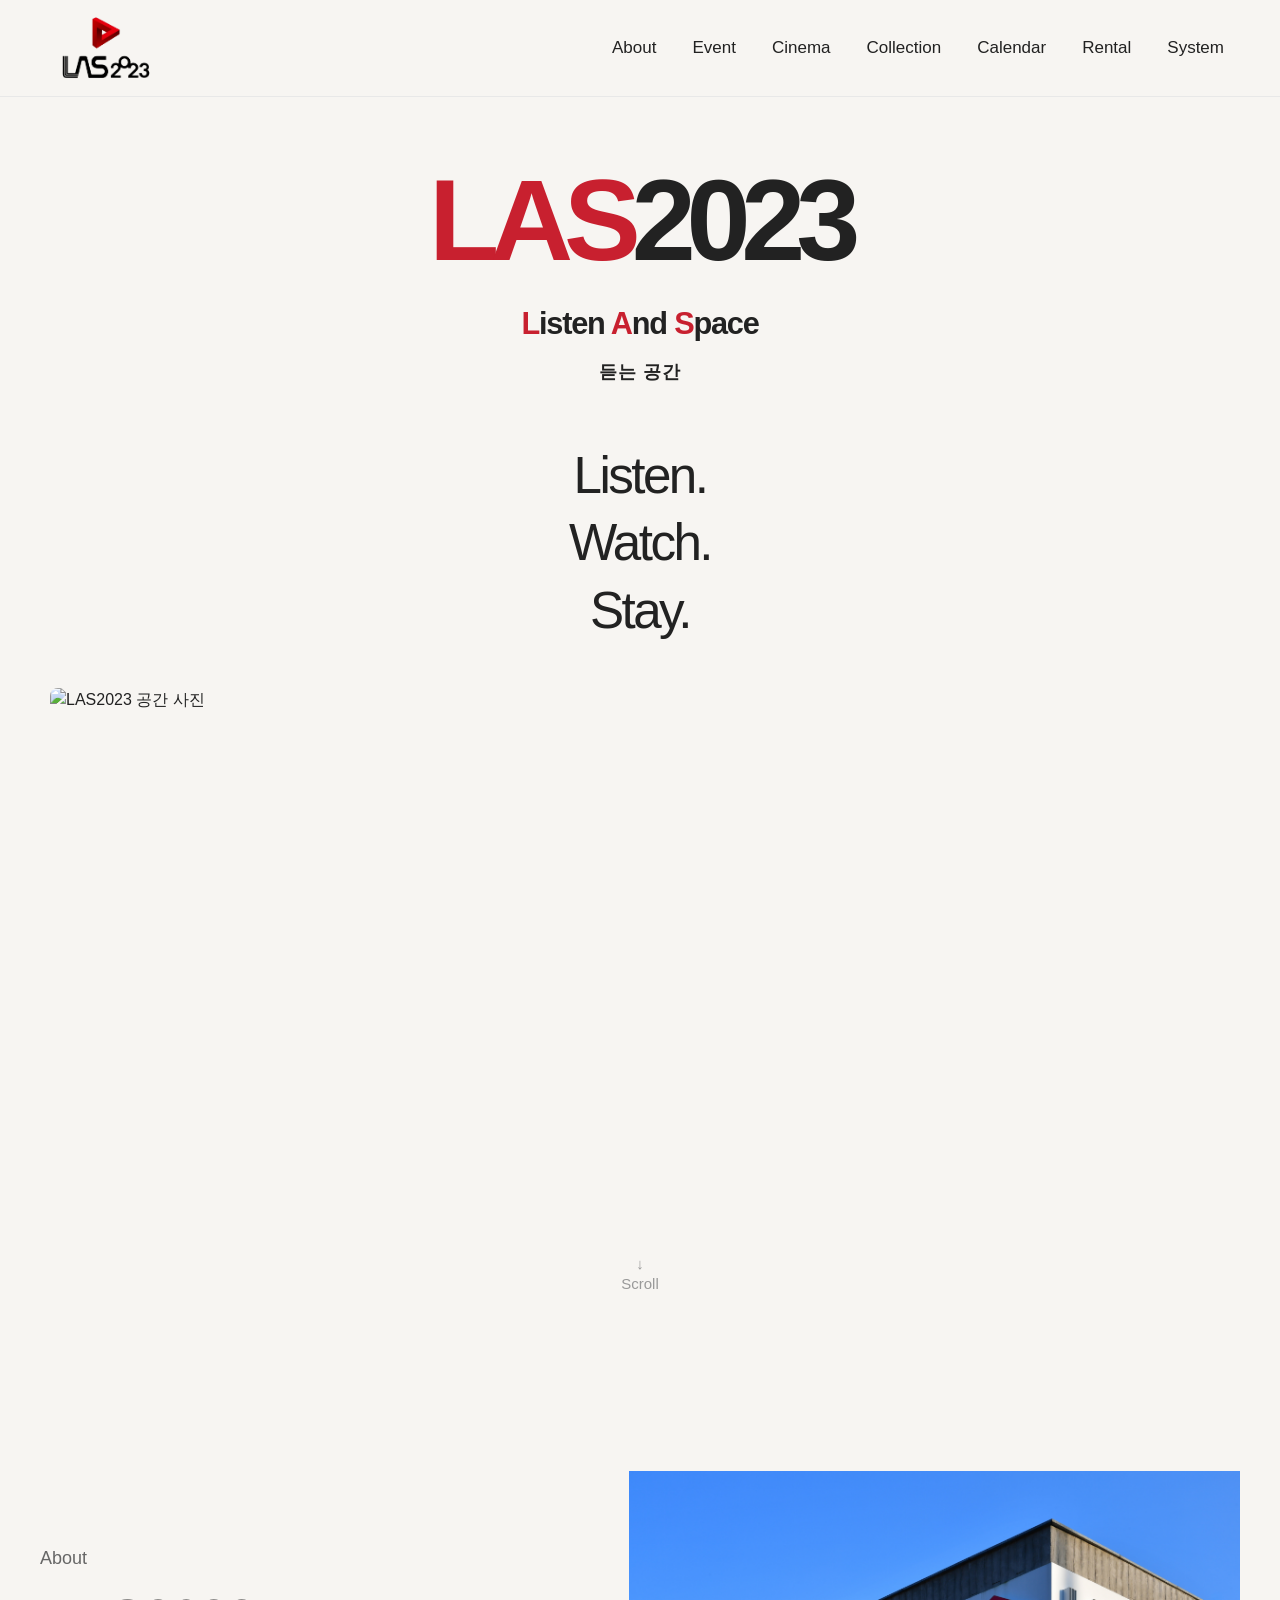
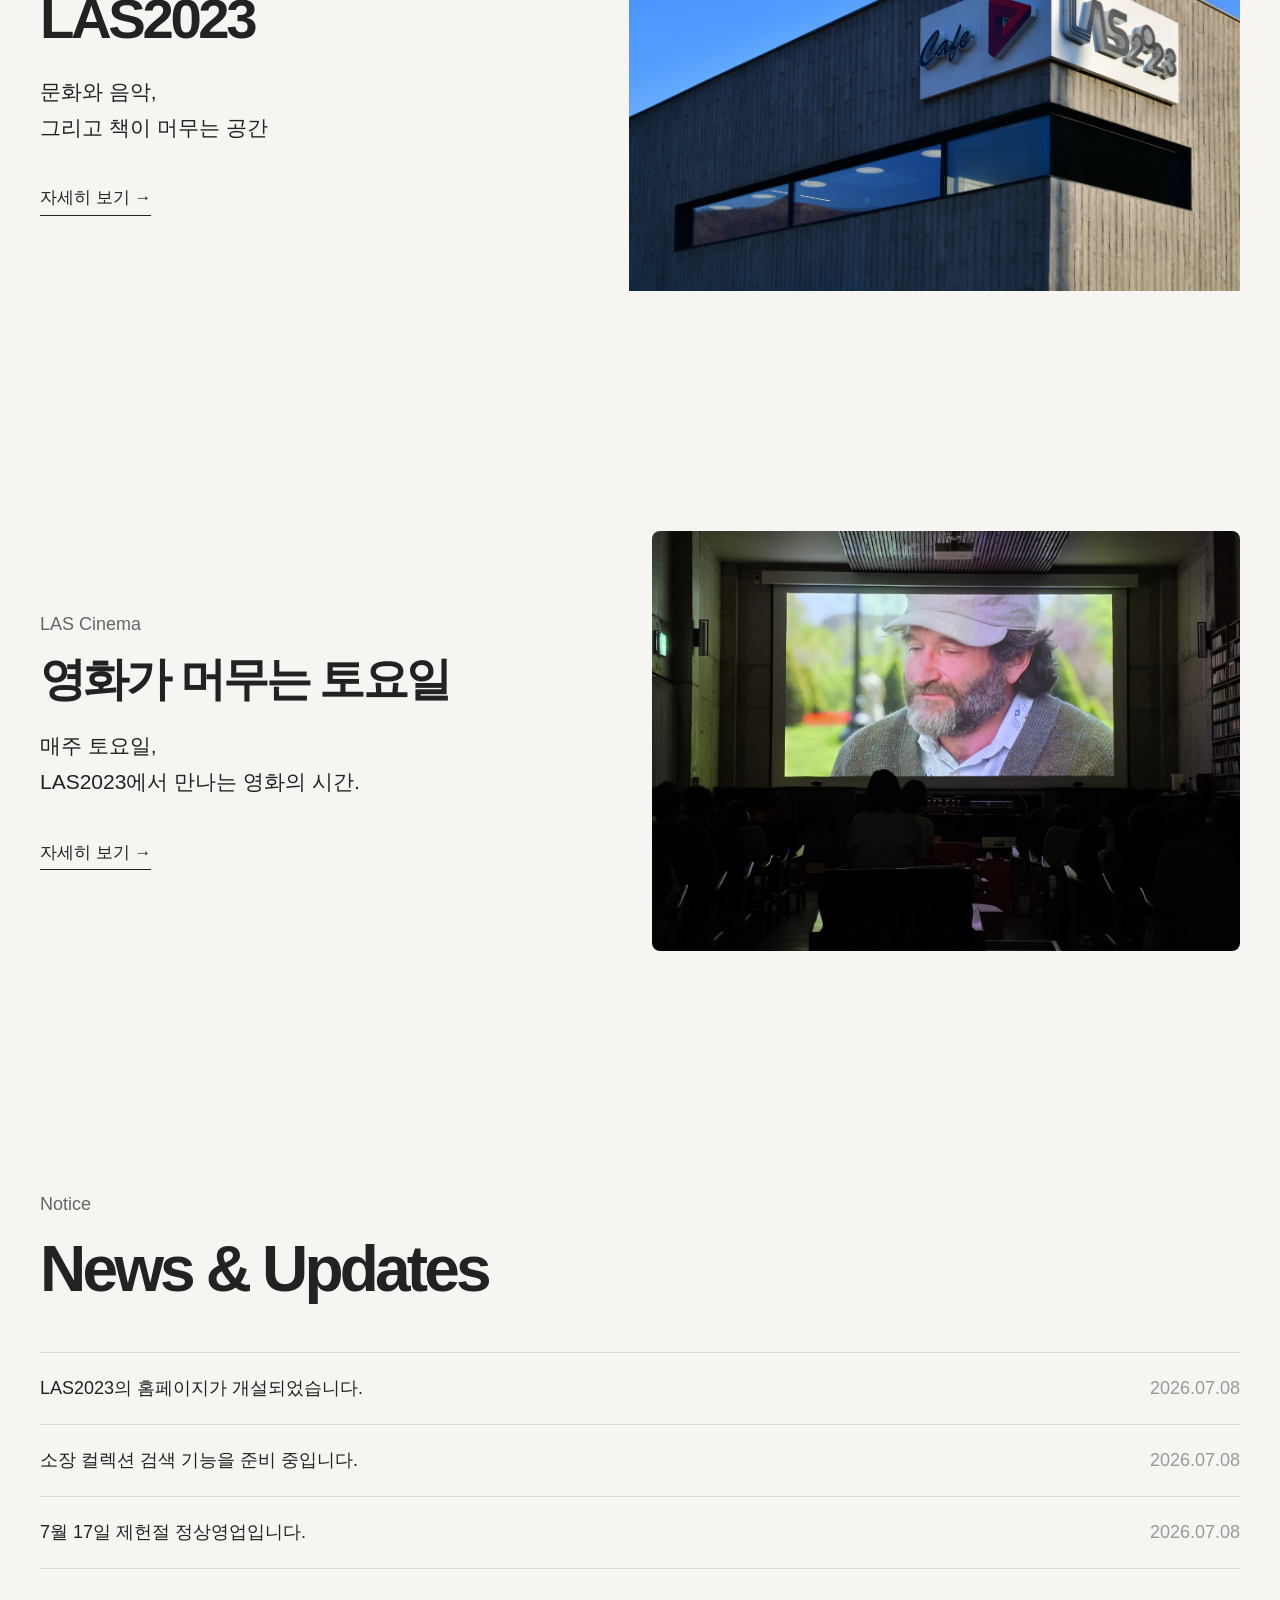
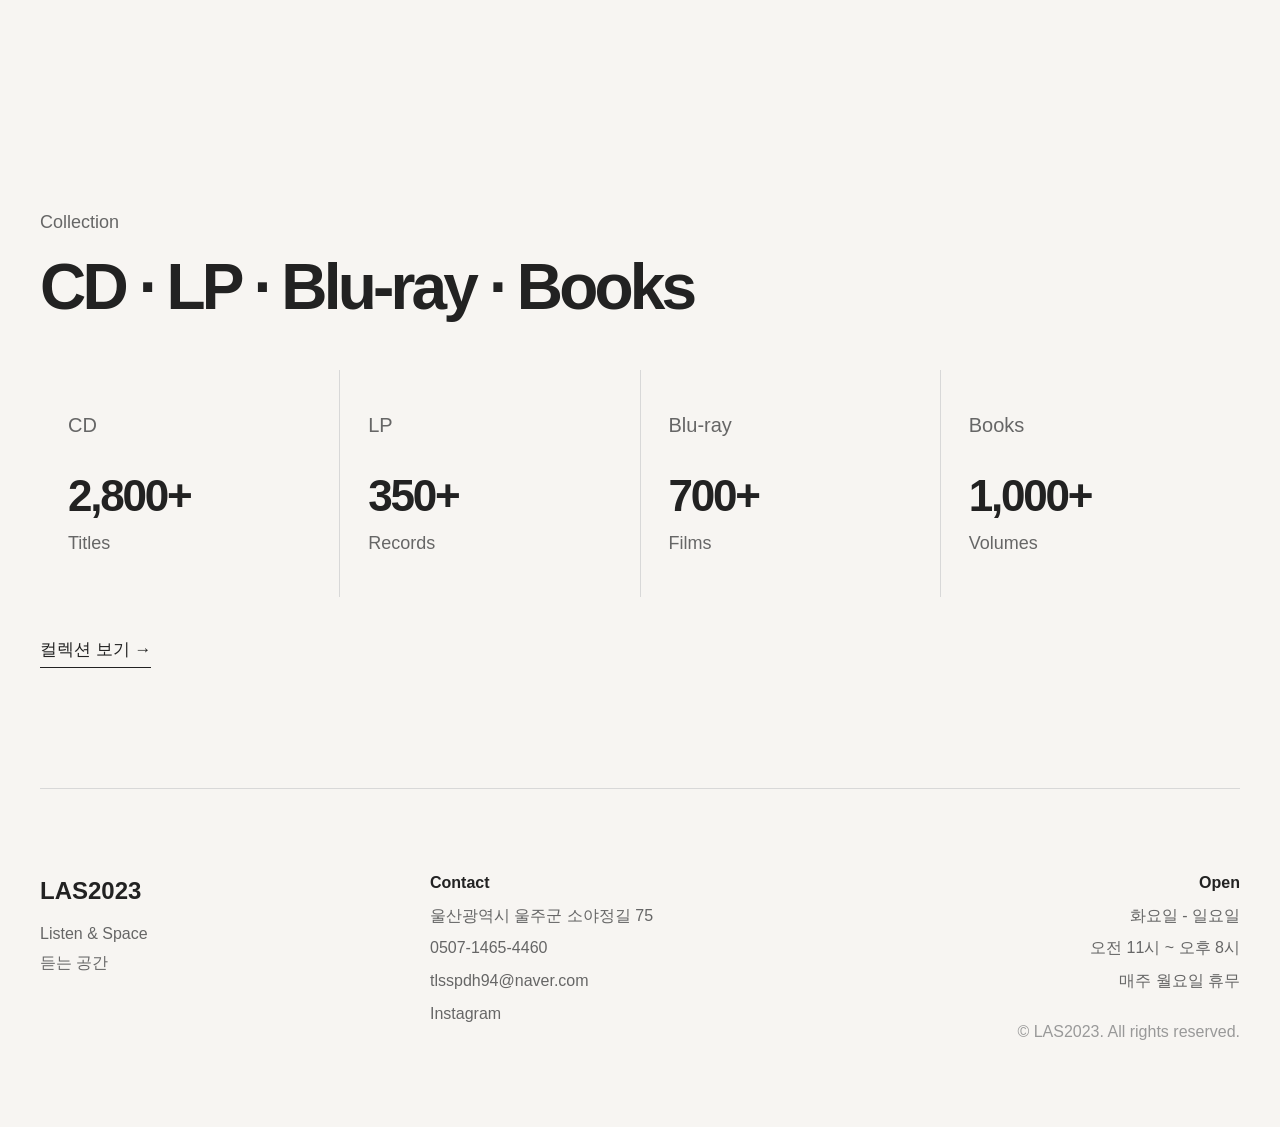
==== index.html @ ec528a2b "Update event slider calendar mobile and footer map link" ====
<!DOCTYPE html>
<html lang="ko">
<head>
<!-- Google tag (gtag.js) -->
<script async src="https://www.googletagmanager.com/gtag/js?id=G-EZYYYD5T36"></script>
<script>
  window.dataLayer = window.dataLayer || [];
  function gtag(){dataLayer.push(arguments);}
  gtag('js', new Date());

  gtag('config', 'G-EZYYYD5T36');
</script>
  <meta charset="UTF-8">
  <meta name="viewport" content="width=device-width, initial-scale=1.0">
  <title>LAS2023 | Listen And Space</title>
  <meta name="description" content="LAS2023은 음악과 영화, 책과 사람이 자연스럽게 머무는 울산의 복합 문화공간입니다. Listen And Space에서 듣고, 보고, 머무는 시간을 만나보세요.">
  <meta name="robots" content="index, follow">
  <link rel="canonical" href="https://las2023.com/">
  <meta property="og:locale" content="ko_KR">
  <meta property="og:type" content="website">
  <meta property="og:site_name" content="LAS2023">
  <meta property="og:title" content="LAS2023 | Listen And Space">
  <meta property="og:description" content="LAS2023은 음악과 영화, 책과 사람이 자연스럽게 머무는 울산의 복합 문화공간입니다. Listen And Space에서 듣고, 보고, 머무는 시간을 만나보세요.">
  <meta property="og:url" content="https://las2023.com/">
  <meta property="og:image" content="https://las2023.com/images/home/hero.jpg">
  <meta property="og:image:alt" content="LAS2023">
  <meta name="twitter:card" content="summary_large_image">
  <meta name="twitter:title" content="LAS2023 | Listen And Space">
  <meta name="twitter:description" content="LAS2023은 음악과 영화, 책과 사람이 자연스럽게 머무는 울산의 복합 문화공간입니다. Listen And Space에서 듣고, 보고, 머무는 시간을 만나보세요.">
  <meta name="twitter:image" content="https://las2023.com/images/home/hero.jpg">
  <link rel="icon" type="image/png" href="images/logo/logo.png">
  <link rel="apple-touch-icon" href="images/logo/logo.png">
  <link rel="stylesheet" href="css/style.css">
</head>
<body>
<header class="site-header">
  <div class="site-header-inner">
    <a href="index.html" class="logo logo-image" aria-label="LAS2023 Home">
      <img src="images/logo/logo.png" alt="LAS2023">
    </a>
    <nav id="mobileNavigation" class="nav" aria-label="Main navigation">
      <a href="index.html" class="mobile-nav-home">Home</a>
      <a href="pages/about.html">About</a>
      <a href="pages/event.html">Event</a>
      <a href="pages/cinema.html">Cinema</a>
      <a href="pages/collection.html">Collection</a>
      <a href="pages/calendar.html">Calendar</a>
      <a href="pages/rental.html">Rental</a>
      <a href="pages/system.html">System</a>
      <div class="mobile-nav-contact" aria-label="Contact">
        <strong>LAS2023</strong>
        <a href="https://naver.me/FjbnFukI" target="_blank" rel="noopener noreferrer">Address</a>
        <a href="https://www.instagram.com/las2023_official/" target="_blank" rel="noopener noreferrer">Instagram</a>
      </div>
    </nav>
    <button class="mobile-nav-toggle" type="button" aria-label="메뉴 열기" aria-controls="mobileNavigation" aria-expanded="false">
      <svg class="mobile-nav-icon" viewBox="0 0 24 24" aria-hidden="true" focusable="false">
        <path class="mobile-nav-icon-line mobile-nav-icon-line-top" d="M4 7h16"></path>
        <path class="mobile-nav-icon-line mobile-nav-icon-line-middle" d="M4 12h16"></path>
        <path class="mobile-nav-icon-line mobile-nav-icon-line-bottom" d="M4 17h16"></path>
      </svg>
    </button>
  </div>
</header>
<main>
  <section class="hero-section">
    <div class="hero-text">
      <h1><span class="accent-text">LAS</span>2023</h1>
      <p class="subtitle">
        <span class="accent-text">L</span>isten
        <span class="accent-text">A</span>nd
        <span class="accent-text">S</span>pace
      </p>
      <p class="hero-subtitle-note">듣는 공간</p>
      <p class="hero-message">Listen.<br>Watch.<br>Stay.</p>
    </div>
    <div class="hero-image">
      <img src="images/home/hero.jpg" alt="LAS2023 공간 사진">
    </div>
    <p class="scroll-cue">
      <span>↓</span>
      <span>Scroll</span>
    </p>
  </section>

  <section class="home-section about-section">
    <div class="about-preview">
      <div class="about-text">
        <p class="section-label">About</p>
        <h2>LAS2023</h2>
        <p>문화와 음악,<br>그리고 책이 머무는 공간</p>
        <a href="pages/about.html" class="text-link">자세히 보기 →</a>
      </div>
      <div class="about-image">
        <img src="images/about/about-main.jpg" alt="LAS2023 공간 소개 사진">
      </div>
    </div>
  </section>

  <section class="home-section cinema-section">
    <div class="cinema-preview">
      <div class="cinema-preview-text">
        <p class="section-label">LAS Cinema</p>
        <h2>영화가 머무는 토요일</h2>
        <p>매주 토요일,<br>LAS2023에서 만나는 영화의 시간.</p>
        <a href="pages/cinema.html" class="text-link">자세히 보기 →</a>
      </div>
      <div class="cinema-preview-image">
        <img src="images/cinema/cinema-room.jpg" alt="LAS Cinema 상영 공간">
      </div>
    </div>
  </section>

  <section class="home-section notice-section">
    <div class="section-header">
      <p class="section-label">Notice</p>
      <h2>News &amp; Updates</h2>
    </div>
    <div class="notice-list">
      <div class="notice-item"><span>LAS2023의 홈페이지가 개설되었습니다.</span><span>2026.07.08</span></div>
      <div class="notice-item"><span>소장 컬렉션 검색 기능을 준비 중입니다.</span><span>2026.07.08</span></div>
      <div class="notice-item"><span>7월 17일 제헌절 정상영업입니다.</span><span>2026.07.08</span></div>
    </div>
  </section>

  <section class="home-section collection-section">
    <div class="section-header">
      <p class="section-label">Collection</p>
      <h2>CD · LP · Blu-ray · Books</h2>
    </div>
    <div class="collection-grid">
      <div class="collection-item"><span>CD</span><strong>2,800+</strong><p>Titles</p></div>
      <div class="collection-item"><span>LP</span><strong>350+</strong><p>Records</p></div>
      <div class="collection-item"><span>Blu-ray</span><strong>700+</strong><p>Films</p></div>
      <div class="collection-item"><span>Books</span><strong>1,000+</strong><p>Volumes</p></div>
    </div>
    <a href="pages/collection.html" class="text-link">컬렉션 보기 →</a>
  </section>
</main>
<footer class="site-footer">
  <div class="footer-brand">
    <strong>LAS2023</strong>
    <p>Listen &amp; Space</p>
    <p>듣는 공간</p>
  </div>
  <div class="footer-contact">
    <p class="footer-title">Contact</p>
    <p><a class="footer-address-link" href="https://naver.me/FjbnFukI" target="_blank" rel="noopener noreferrer">울산광역시 울주군 소야정길 75</a></p>
    <p><a href="tel:0507-1465-4460">0507-1465-4460</a></p>
    <p><a href="mailto:tlsspdh94@naver.com">tlsspdh94@naver.com</a></p>
    <p><a href="https://www.instagram.com/las2023_official/" target="_blank" rel="noopener noreferrer">Instagram</a></p>
  </div>
  <div class="footer-hours">
    <p class="footer-title">Open</p>
    <p>화요일 - 일요일</p>
    <p>오전 11시 ~ 오후 8시</p>
    <p>매주 월요일 휴무</p>
    <p>© LAS2023. All rights reserved.</p>
  </div>
</footer>
  <script src="js/script.js"></script>
</body>
</html>
---- css/style.css ----
/* ==========================
   LAS2023 Official Website
   Version 1.1
========================== */

* {
  margin: 0;
  padding: 0;
  box-sizing: border-box;
}

:root {
  --accent-color: #C8202F;
}

html {
  scroll-behavior: smooth;
}

body {
  background: #f7f5f2;
  color: #222222;
  font-family: -apple-system, BlinkMacSystemFont, "Pretendard", "Apple SD Gothic Neo", sans-serif;
  line-height: 1.5;
}

a {
  color: inherit;
  text-decoration: none;
}

img {
  max-width: 100%;
  height: auto;
}

/* ==========================
   Header
========================== */

.site-header {
  position: -webkit-sticky;
  position: sticky;
  top: 0;
  z-index: 1000;
  width: 100%;
  background: rgba(247, 245, 242, 0.94);
  -webkit-backdrop-filter: blur(14px);
  backdrop-filter: blur(14px);
  border-bottom: 1px solid #e8e8e8;
  transition: box-shadow 0.25s ease, background 0.25s ease;
}

.site-header.is-scrolled {
  background: rgba(247, 245, 242, 0.98);
  box-shadow: 0 8px 28px rgba(0, 0, 0, 0.04);
}

.site-header-inner {
  width: min(1280px, calc(100% - 112px));
  height: 96px;
  margin: 0 auto;
  padding: 0;
  display: flex;
  justify-content: space-between;
  align-items: center;
  transition: height 0.25s ease;
}

.site-header.is-scrolled .site-header-inner {
  height: 90px;
}

.logo {
  width: 325px;
  height: 88px;
  display: inline-flex;
  align-items: center;
  background: url("../images/logo/logo.png") left center / contain no-repeat;
  font-size: 0;
  line-height: 0;
}

.logo.logo-image {
  width: auto;
  background: none;
}

.logo img {
  width: auto;
  height: 88px;
  display: block;
}

.nav {
  display: flex;
  gap: 36px;
  align-items: center;
  flex-wrap: nowrap;
}

.nav a {
  position: relative;
  font-size: 17px;
  font-weight: 500;
  color: #222222;
  white-space: nowrap;
  transition: color 0.25s ease;
}

.nav a::after {
  content: "";
  position: absolute;
  left: 0;
  bottom: -10px;
  width: 100%;
  height: 1px;
  background: #222222;
  transform: scaleX(0);
  transform-origin: right;
  transition: transform 0.25s ease;
}

.nav a:hover {
  color: #555555;
}

.nav a[aria-current="page"]::after {
  transform: scaleX(1);
  transform-origin: left;
}

.nav a[aria-current="page"] {
  color: #222222;
}

.mobile-nav-home,
.mobile-nav-toggle,
.mobile-nav-contact {
  display: none;
}

.mobile-nav-toggle {
  -webkit-appearance: none;
  appearance: none;
  width: 40px;
  height: 40px;
  border: 0;
  background: transparent;
  cursor: pointer;
}

.mobile-nav-icon {
  width: 26px;
  height: 26px;
  display: block;
}

.mobile-nav-icon-line {
  fill: none;
  stroke: #222222;
  stroke-width: 1.5;
  stroke-linecap: round;
  transform-box: fill-box;
  transform-origin: center;
  transition: transform 0.25s ease, opacity 0.2s ease;
}

.site-header.is-mobile-nav-open .mobile-nav-icon-line-top {
  transform: translateY(5px) rotate(45deg);
}

.site-header.is-mobile-nav-open .mobile-nav-icon-line-middle {
  opacity: 0;
}

.site-header.is-mobile-nav-open .mobile-nav-icon-line-bottom {
  transform: translateY(-5px) rotate(-45deg);
}

/* ==========================
   Home Hero
========================== */

.hero-section {
  width: min(1320px, calc(100% - 64px));
  min-height: calc(100vh - 150px);
  margin: 0 auto;
  padding: 72px 0 56px;
  display: flex;
  flex-direction: column;
  align-items: center;
  justify-content: flex-start;
}

.hero-text {
  width: min(100%, 1180px);
  text-align: center;
}

.hero-section h1 {
  font-size: clamp(76px, 9vw, 136px);
  line-height: 0.9;
  font-weight: 800;
  letter-spacing: -0.08em;
}

.subtitle {
  margin-top: 28px;
  font-size: clamp(24px, 2.4vw, 34px);
  font-weight: 700;
  letter-spacing: -0.04em;
}

.hero-subtitle-note {
  margin-top: 12px;
  color: #222222;
  font-size: 18px;
  font-weight: 600;
  letter-spacing: 0.06em;
}

.accent-text {
  color: var(--accent-color);
}

.hero-message {
  margin-top: 56px;
  font-size: clamp(40px, 4vw, 64px);
  line-height: 1.32;
  letter-spacing: -0.05em;
}

.hero-image {
  width: min(100%, 1180px);
  margin-top: 44px;
  margin-left: auto;
  margin-right: auto;
}

.hero-image img {
  width: 100%;
  height: clamp(400px, 42vw, 620px);
  object-fit: cover;
  object-position: center;
  border-radius: 8px;
  display: block;
}

.scroll-cue {
  margin-top: 28px;
  color: #999999;
  font-size: 15px;
  line-height: 1.35;
  letter-spacing: 0;
  text-align: center;
}

.scroll-cue span {
  display: block;
}

/* ==========================
   Common Sections
========================== */

.home-section {
  width: min(1200px, calc(100% - 80px));
  margin: 0 auto;
  padding: 120px 0;
}

.section-header {
  margin-bottom: 48px;
}

.section-label {
  margin-bottom: 16px;
  font-size: 18px;
  color: #666666;
  font-weight: 500;
}

.home-section h2,
.page-hero h1 {
  font-size: clamp(42px, 5vw, 72px);
  line-height: 1.1;
  letter-spacing: -0.06em;
}

.text-link {
  display: inline-block;
  margin-top: 40px;
  font-size: 17px;
  border-bottom: 1px solid #222222;
  padding-bottom: 4px;
}

/* ==========================
   Cinema
========================== */

.cinema-page {
  width: min(1200px, calc(100% - 80px));
}

.cinema-hero {
  padding: 120px 0 64px;
  text-align: center;
}

.cinema-hero p {
  margin: 24px auto 0;
  color: #222222;
  font-size: 24px;
  max-width: none;
}

.cinema-poster-slider {
  width: min(840px, 100%);
  margin: 0 auto;
  padding: 0 0 96px;
  display: grid;
  grid-template-columns: 48px minmax(0, 1fr) 48px;
  gap: 12px;
  align-items: center;
}

.cinema-slider-window {
  width: min(720px, 100%);
  margin: 0 auto;
  overflow: hidden;
}

.cinema-main-poster {
  display: none;
  text-align: center;
}

.cinema-main-poster.is-active {
  display: block;
}

.cinema-main-poster img {
  width: 100%;
  height: auto;
  display: block;
  border-radius: 8px;
}

.cinema-poster-label {
  margin-bottom: 18px;
  color: #666666;
  font-size: 17px;
  font-weight: 500;
}

.cinema-slider-button {
  -webkit-appearance: none;
  appearance: none;
  width: 42px;
  height: 42px;
  border: 1px solid #d8d8d8;
  border-radius: 50%;
  background: transparent;
  color: #222222;
  font-size: 20px;
  line-height: 1;
  cursor: pointer;
  transition: border-color 0.2s ease, color 0.2s ease;
}

.cinema-slider-button:hover {
  border-color: #555555;
  color: #555555;
}

.cinema-guide h2 {
  margin-bottom: 32px;
  font-size: 34px;
  line-height: 1.2;
  letter-spacing: -0.04em;
}

.cinema-guide {
  padding: 0 0 140px;
}

.cinema-guide ul {
  border-top: 1px solid #d8d8d8;
  list-style: none;
}

.cinema-guide li {
  padding: 22px 0;
  border-bottom: 1px solid #d8d8d8;
  color: #444444;
  font-size: 19px;
}

/* ==========================
   Notice
========================== */

.notice-list {
  border-top: 1px solid #d8d8d8;
}

.notice-item {
  padding: 22px 0;
  border-bottom: 1px solid #d8d8d8;
  display: flex;
  align-items: center;
  justify-content: space-between;
  gap: 40px;
  font-size: 18px;
}

.notice-item span:first-child {
  flex: 1;
  min-width: 0;
}

.notice-item span:last-child {
  color: #999999;
  white-space: nowrap;
}

/* ==========================
   About Preview
========================== */

.about-preview {
  display: grid;
  grid-template-columns: 1fr 1.2fr;
  gap: 80px;
  align-items: center;
}

.about-text p:not(.section-label),
.cinema-preview-text p:not(.section-label) {
  margin-top: 24px;
  font-size: 21px;
  line-height: 1.7;
}

.about-text h2 {
  font-size: clamp(38px, 4.4vw, 62px);
}

.about-image img {
  width: 100%;
  height: 420px;
  object-fit: cover;
  display: block;
}

.about-image,
.cinema-preview-image,
.event-card,
.system-category,
.collection-item,
.result-card {
  min-width: 0;
}

.cinema-preview {
  display: grid;
  grid-template-columns: minmax(480px, 0.95fr) 1.05fr;
  gap: 80px;
  align-items: center;
}

.cinema-preview-text h2 {
  font-size: clamp(38px, 3.6vw, 50px);
  white-space: nowrap;
}

.cinema-preview-image img {
  width: 100%;
  height: 420px;
  object-fit: cover;
  display: block;
  border-radius: 8px;
}

/* ==========================
   Collection Preview
========================== */

.collection-grid {
  display: grid;
  grid-template-columns: repeat(4, 1fr);
  gap: 1px;
  background: #d8d8d8;
}

.collection-item {
  background: #f7f5f2;
  padding: 40px 28px;
  min-height: 190px;
}

.collection-item span {
  display: block;
  margin-bottom: 34px;
  font-size: 20px;
  color: #666666;
}

.collection-item strong {
  display: block;
  font-size: 44px;
  line-height: 1;
  font-weight: 800;
  letter-spacing: -0.05em;
}

.collection-item p {
  margin-top: 12px;
  color: #666666;
  font-size: 18px;
}

/* ==========================
   Footer
========================== */

.site-footer {
  width: min(1200px, calc(100% - 80px));
  margin: 0 auto;
  padding: 80px 0;
  border-top: 1px solid #d8d8d8;
  display: grid;
  grid-template-columns: 1fr 1.2fr 1fr;
  gap: 40px;
  align-items: start;
  color: #666666;
  font-size: 16px;
  line-height: 1.8;
}

.site-footer strong {
  display: block;
  color: #222222;
  font-size: 24px;
  margin-bottom: 8px;
}

.site-footer a {
  transition: opacity 0.2s ease;
}

.site-footer a:hover {
  opacity: 0.64;
}

.footer-address-link {
  border-bottom: 1px solid transparent;
  transition: border-color 0.2s ease, opacity 0.2s ease;
}

.footer-address-link:hover {
  border-color: currentColor;
}

.footer-contact,
.footer-hours {
  display: flex;
  flex-direction: column;
  gap: 4px;
}

.footer-hours {
  text-align: right;
}

.footer-title {
  color: #222222;
  font-weight: 700;
}

.footer-hours p:last-child {
  margin-top: 18px;
  color: #999999;
}

/* ==========================
   Sub Pages
========================== */

.page-main {
  width: min(1200px, calc(100% - 80px));
  margin: 0 auto;
}

.page-hero {
  padding: 120px 0 80px;
}

.page-hero p:not(.section-label) {
  margin-top: 24px;
  font-size: 24px;
  color: #666666;
  max-width: 760px;
}

.about-page {
  width: min(1280px, calc(100% - 96px));
}

.about-intro {
  width: min(860px, 100%);
  margin: 0 auto;
  padding: 140px 0 120px;
  text-align: center;
}

.about-intro h2 {
  font-size: clamp(42px, 5vw, 72px);
  line-height: 1.1;
  letter-spacing: -0.06em;
}

.about-intro-copy {
  max-width: 820px;
  margin: 40px auto 0;
  color: #444444;
  font-size: 21px;
  line-height: 1.82;
}

.about-intro-copy p + p {
  margin-top: 23px;
}

.page-split {
  display: grid;
  grid-template-columns: 1fr 1.2fr;
  gap: 80px;
  align-items: center;
  padding: 60px 0 140px;
}

.page-split h2 {
  font-size: 42px;
  letter-spacing: -0.05em;
  margin-bottom: 24px;
}

.page-split p {
  font-size: 20px;
  line-height: 1.8;
  color: #555555;
}

.page-split img {
  width: 100%;
  height: 460px;
  object-fit: cover;
}

.about-gallery {
  display: flex;
  gap: 24px;
  overflow-x: auto;
  padding: 0 0 140px;
  scroll-snap-type: x proximity;
  scrollbar-width: thin;
  cursor: grab;
  -webkit-user-select: none;
  user-select: none;
  -webkit-overflow-scrolling: touch;
}

.about-gallery img {
  width: min(660px, 74vw);
  height: 420px;
  flex: 0 0 auto;
  object-fit: cover;
  border-radius: 8px;
  pointer-events: none;
  scroll-snap-align: start;
}

.about-gallery.is-dragging {
  cursor: grabbing;
}

.about-closing {
  padding: 20px 0 150px;
  text-align: center;
}

.about-closing p {
  font-size: clamp(42px, 5vw, 72px);
  line-height: 1.35;
  letter-spacing: -0.05em;
}

/* ==========================
   Event
========================== */

.event-page .page-hero {
  padding-bottom: 32px;
}

.event-slider {
  width: min(760px, 100%);
  margin: 0 auto;
  padding: 0 0 120px;
  display: grid;
  grid-template-columns: 44px minmax(0, 1fr) 44px;
  gap: 16px;
  align-items: center;
}

.event-slider-window {
  min-width: 0;
  overflow: hidden;
}

.event-card {
  display: none;
  gap: 24px;
  text-align: center;
}

.event-card.is-active {
  display: grid;
}

.event-card img {
  width: 100%;
  aspect-ratio: 4 / 5;
  object-fit: contain;
  border-radius: 8px;
}

.event-card p {
  margin-bottom: 8px;
  color: #666666;
  font-size: 15px;
}

.event-card h2 {
  color: #222222;
  font-size: clamp(28px, 3vw, 42px);
  line-height: 1.15;
  letter-spacing: -0.05em;
}

.event-card span {
  display: block;
  margin-top: 12px;
  color: #555555;
  font-size: 17px;
}

.event-slider-button {
  -webkit-appearance: none;
  appearance: none;
  width: 36px;
  height: 36px;
  border: 1px solid #d8d8d8;
  border-radius: 50%;
  background: transparent;
  color: #222222;
  font-size: 18px;
  line-height: 1;
  cursor: pointer;
  transition: border-color 0.25s ease, color 0.25s ease;
}

.event-slider-button:hover {
  border-color: #555555;
  color: #555555;
}

/* ==========================
   System
========================== */

.system-page {
  width: min(1200px, calc(100% - 80px));
}

.system-visual {
  padding: 0 0 100px;
}

.system-visual img {
  width: 100%;
  height: min(58vw, 620px);
  min-height: 360px;
  display: block;
  object-fit: cover;
  border-radius: 8px;
}

.system-list {
  display: grid;
  grid-template-columns: repeat(2, minmax(0, 1fr));
  column-gap: 64px;
  padding-bottom: 110px;
  border-top: 1px solid #d8d8d8;
}

.system-category {
  padding: 32px 0;
  border-bottom: 1px solid #d8d8d8;
}

.system-category h2 {
  margin-bottom: 18px;
  font-size: 22px;
  font-weight: 500;
  letter-spacing: -0.03em;
}

.system-category ul {
  list-style: none;
}

.system-category li {
  color: #555555;
  font-size: 17px;
  line-height: 1.8;
}

.system-closing {
  max-width: 720px;
  padding: 0 0 150px;
}

.system-closing h2 {
  margin-bottom: 24px;
  font-size: clamp(36px, 4vw, 56px);
  line-height: 1.15;
  letter-spacing: -0.06em;
}

.system-closing p {
  color: #555555;
  font-size: 20px;
  line-height: 1.8;
}

.rental-page {
  width: min(920px, calc(100% - 80px));
}

.rental-hero {
  padding: 120px 0 96px;
}

.rental-hero p {
  color: #222222;
}

.rental-section {
  padding: 0 0 96px;
}

.rental-section h2 {
  margin-bottom: 28px;
  font-size: 34px;
  line-height: 1.25;
  letter-spacing: -0.04em;
}

.rental-section p,
.rental-section li {
  max-width: 760px;
  color: #444444;
  font-size: 19px;
  line-height: 1.85;
}

.rental-section p + p {
  margin-top: 14px;
}

.rental-section ul {
  list-style: none;
  border-top: 1px solid #d8d8d8;
}

.rental-section li {
  padding: 16px 0;
  border-bottom: 1px solid #d8d8d8;
}

.rental-subsection {
  margin-top: 64px;
}

.rental-subsection h3,
.rental-equipment-grid h3 {
  margin-bottom: 18px;
  font-size: 24px;
  line-height: 1.3;
  letter-spacing: -0.03em;
}

.rental-table-wrap {
  margin-top: 28px;
  overflow-x: auto;
  -webkit-overflow-scrolling: touch;
}

.rental-table-wrap table {
  width: 100%;
  min-width: 720px;
  border-collapse: collapse;
  color: #222222;
}

.rental-table-wrap caption {
  margin-bottom: 18px;
  text-align: left;
  font-size: 18px;
  font-weight: 600;
}

.rental-table-wrap th,
.rental-table-wrap td {
  padding: 18px 16px;
  border-top: 1px solid #d8d8d8;
  text-align: left;
  font-size: 17px;
  font-weight: 400;
  white-space: nowrap;
}

.rental-table-wrap th {
  color: #222222;
  font-weight: 600;
}

.rental-table-wrap tbody tr:last-child td {
  border-bottom: 1px solid #d8d8d8;
}

.rental-equipment-grid {
  display: grid;
  grid-template-columns: repeat(2, 1fr);
  gap: 56px 80px;
}

.rental-note {
  padding: 0 0 140px;
  color: #666666;
  font-size: 17px;
}

.simple-card {
  border-top: 1px solid #d8d8d8;
  border-bottom: 1px solid #d8d8d8;
  padding: 48px 0 120px;
}

.simple-card h2 {
  font-size: 42px;
  margin-bottom: 24px;
}

.simple-card p {
  font-size: 20px;
  color: #555555;
}

/* ==========================
   Calendar
========================== */

.calendar-section {
  padding: 0 0 140px;
}

.calendar-page .page-hero {
  padding: 96px 0 32px;
}

.calendar-page .page-hero .section-label {
  color: #222222;
  font-size: clamp(42px, 5vw, 72px);
  font-weight: 700;
  line-height: 1.1;
  letter-spacing: -0.06em;
}

.calendar-notice-section {
  max-width: none;
  margin-bottom: 36px;
}

.calendar-notice-section h2 {
  margin-bottom: 24px;
  color: #222222;
  font-size: 24px;
  font-weight: 500;
}

.calendar-notice-list {
  display: grid;
  grid-template-columns: repeat(2, minmax(0, 1fr));
  gap: 32px;
}

.calendar-notice-item {
  display: grid;
  grid-template-columns: 1fr;
  gap: 0;
  padding-bottom: 22px;
  border-bottom: 1px solid #d8d8d8;
}

.calendar-notice-bullet {
  display: none;
}

.calendar-notice-date,
.calendar-notice-title,
.calendar-notice-time {
  margin: 0;
}

.calendar-notice-date {
  color: #222222;
  font-size: 17px;
  font-weight: 500;
  line-height: 1.6;
}

.calendar-notice-title,
.calendar-notice-time {
  color: #555555;
  font-size: 15px;
  line-height: 1.65;
}

.calendar-heading {
  margin-bottom: 32px;
  display: flex;
  justify-content: space-between;
  gap: 40px;
  align-items: end;
}

.calendar-heading h2 {
  font-size: clamp(42px, 5vw, 72px);
  line-height: 1.1;
  letter-spacing: -0.06em;
}

.calendar-heading p {
  color: #666666;
  font-size: 17px;
}

.business-calendar {
  display: grid;
  grid-template-columns: repeat(7, minmax(0, 1fr));
  border-top: 1px solid #222222;
  border-left: 1px solid #d8d8d8;
}

.calendar-weekday,
.calendar-day {
  border-right: 1px solid #d8d8d8;
  border-bottom: 1px solid #d8d8d8;
}

.calendar-weekday {
  padding: 14px 10px;
  color: #666666;
  font-size: 15px;
  text-align: center;
}

.calendar-day {
  min-height: 132px;
  padding: 14px;
  position: relative;
}

.calendar-day.is-empty {
  color: transparent;
}

.calendar-date {
  color: #222222;
  font-size: 18px;
  font-weight: 500;
}

.calendar-day.is-holiday .calendar-date {
  display: inline-block;
}

.calendar-day.is-sunday .calendar-date,
.calendar-day.is-holiday .calendar-date {
  color: var(--accent-color);
}

.calendar-holiday {
  display: inline-block;
  margin-top: 0;
  margin-left: 8px;
  color: var(--accent-color);
  font-size: 14px;
  line-height: 1.35;
  vertical-align: baseline;
}

.calendar-event {
  margin-top: 14px;
  display: grid;
  gap: 2px;
  color: #555555;
  font-size: 13px;
  line-height: 1.35;
}

.calendar-status {
  position: absolute;
  left: 50%;
  top: 50%;
  width: calc(100% - 20px);
  color: #555555;
  font-size: 15px;
  line-height: 1.35;
  text-align: center;
  transform: translate(-50%, -50%);
}

.calendar-day.is-holiday .calendar-status {
  color: #222222;
}

/* ==========================
   Collection Search
========================== */

.collection-page .page-hero {
  padding-bottom: 56px;
}

.collection-temp {
  min-height: auto;
}

.collection-subtitle {
  margin-top: 24px;
  color: #222222;
  font-size: 24px;
  font-weight: 500;
}

.search-section {
  padding: 0 0 140px;
}

.collection-temp-message {
  padding: 56px 0 0;
  color: #555555;
  font-size: 22px;
  line-height: 1.7;
}

#collectionSearch {
  -webkit-appearance: none;
  appearance: none;
  width: 100%;
  padding: 28px 0;
  background: transparent;
  border: 0;
  border-bottom: 2px solid #222222;
  border-radius: 0;
  font-size: clamp(28px, 4vw, 48px);
  letter-spacing: -0.04em;
  outline: 0;
}

#collectionSearch::placeholder {
  color: #999999;
}

.filter-buttons {
  display: flex;
  gap: 28px;
  flex-wrap: wrap;
  margin: 28px 0 64px;
}

.filter-buttons button {
  border: 0;
  border-bottom: 1px solid transparent;
  background: transparent;
  padding: 0 0 6px;
  font-size: 16px;
  color: #666666;
  cursor: pointer;
  transition: color 0.2s ease, border-color 0.2s ease;
}

.filter-buttons button.active,
.filter-buttons button:hover {
  color: #222222;
  border-color: #222222;
}

.results-grid {
  display: grid;
  grid-template-columns: repeat(3, 1fr);
  gap: 1px;
  background: #d8d8d8;
}

.result-card {
  background: #f7f5f2;
  padding: 34px 28px;
  min-height: 220px;
}

.result-card small {
  display: block;
  color: #666666;
  font-size: 14px;
  letter-spacing: 0.04em;
}

.result-card h3 {
  color: #222222;
  font-size: 30px;
  line-height: 1.18;
  margin: 22px 0 12px;
  letter-spacing: -0.04em;
}

.result-card p {
  color: #555555;
  font-size: 17px;
  line-height: 1.6;
}

.result-tags {
  display: flex;
  gap: 8px;
  flex-wrap: wrap;
  margin-top: 28px;
}

.result-tags span {
  font-size: 13px;
  border-bottom: 1px solid #d8d8d8;
  padding-bottom: 4px;
  color: #666666;
}

@supports not (aspect-ratio: 1 / 1) {
  .event-card img {
    height: auto;
  }
}

@media (hover: none) {
  .nav a:hover {
    color: #222222;
  }

  .site-footer a:hover {
    opacity: 1;
  }

  .cinema-slider-button:hover {
    border-color: #d8d8d8;
    color: #222222;
  }

  .event-slider-button:hover {
    border-color: #d8d8d8;
    color: #222222;
  }

  .filter-buttons button:hover {
    color: #666666;
    border-color: transparent;
  }

  .filter-buttons button.active {
    color: #222222;
    border-color: #222222;
  }
}

/* ==========================
   Responsive: Tablet
========================== */

@media (max-width: 900px) {
  .site-header-inner {
    width: min(100% - 40px, 1280px);
    height: 84px;
    padding: 0;
    align-items: center;
  }

  .site-header.is-scrolled .site-header-inner {
    height: 80px;
  }

  .logo {
    width: 210px;
    height: 56px;
  }

  .logo.logo-image {
    width: auto;
  }

  .logo img {
    height: 56px;
  }

  .nav {
    gap: 22px;
    overflow-x: auto;
    padding-bottom: 0;
    -webkit-overflow-scrolling: touch;
    scrollbar-width: none;
  }

  .nav::-webkit-scrollbar {
    display: none;
  }

  .nav a {
    font-size: 15px;
    white-space: nowrap;
  }

  .hero-section {
    width: min(100% - 32px, 1320px);
    min-height: auto;
    padding: 60px 0 64px;
  }

  .hero-section h1 {
    font-size: clamp(64px, 13vw, 96px);
  }

  .subtitle {
    font-size: 24px;
    margin-top: 20px;
  }

  .hero-message {
    font-size: 42px;
    line-height: 1.34;
    margin-top: 52px;
  }

  .hero-image {
    margin-top: 42px;
  }

  .hero-image img {
    height: clamp(320px, 58vw, 500px);
  }

  .scroll-cue {
    margin-top: 24px;
    font-size: 14px;
  }

  .home-section,
  .page-main,
  .site-footer {
    width: min(100% - 32px, 1200px);
  }

  .about-page {
    width: min(100% - 32px, 1280px);
  }

  .home-section {
    padding: 80px 0;
  }

  .cinema-page {
    width: min(100% - 32px, 1200px);
  }

  .cinema-hero {
    padding: 80px 0 48px;
  }

  .cinema-guide {
    padding-bottom: 100px;
  }

  .cinema-poster-slider {
    width: 100%;
    grid-template-columns: 40px minmax(0, 1fr) 40px;
    gap: 10px;
    padding-bottom: 80px;
  }

  .cinema-slider-window {
    width: min(680px, 100%);
  }

  .cinema-slider-button {
    width: 38px;
    height: 38px;
    font-size: 18px;
  }

  .notice-item {
    font-size: 17px;
    display: block;
  }

  .notice-item span:last-child {
    display: block;
    margin-top: 8px;
  }

  .about-preview,
  .cinema-preview,
  .page-split {
    grid-template-columns: 1fr;
    gap: 40px;
  }

  .cinema-preview-text h2 {
    white-space: normal;
  }

  .system-list {
    grid-template-columns: 1fr;
    gap: 0;
  }

  .event-slider {
    width: min(760px, 100%);
    padding-bottom: 88px;
  }

  .system-page {
    width: min(100% - 32px, 1200px);
  }

  .system-visual {
    padding-bottom: 80px;
  }

  .system-visual img {
    height: 420px;
    min-height: 0;
  }

  .system-list {
    padding-bottom: 100px;
  }

  .about-image img,
  .cinema-preview-image img,
  .page-split img {
    height: 300px;
  }

  .about-gallery {
    gap: 16px;
    padding: 0 0 100px;
  }

  .about-gallery img {
    width: 78vw;
    height: 420px;
  }

  .about-intro {
    padding: 100px 0 96px;
  }

  .about-intro-copy {
    font-size: 19px;
    line-height: 1.78;
  }

  .about-intro-copy p + p {
    margin-top: 20px;
  }

  .about-closing {
    padding: 0 0 110px;
  }

  .collection-grid {
    grid-template-columns: 1fr 1fr;
  }

  .rental-page {
    width: min(100% - 32px, 1000px);
  }

  .rental-hero {
    padding: 80px 0 72px;
  }

  .rental-section {
    padding-bottom: 72px;
  }

  .rental-section h2 {
    font-size: 30px;
  }

  .rental-section p,
  .rental-section li {
    font-size: 17px;
  }

  .rental-equipment-grid {
    grid-template-columns: 1fr;
    gap: 40px;
  }

  .rental-note {
    padding-bottom: 100px;
  }

  .calendar-section {
    padding-bottom: 100px;
  }

  .calendar-page .page-hero {
    padding: 80px 0 28px;
  }

  .calendar-notice-section {
    margin-bottom: 32px;
  }

  .calendar-notice-list {
    gap: 24px;
  }

  .calendar-heading {
    display: block;
  }

  .calendar-heading p {
    margin-top: 16px;
  }

  .calendar-day {
    min-height: 110px;
    padding: 10px;
  }

  .business-calendar {
    min-width: 0;
  }

  .calendar-status {
    font-size: 13px;
  }

  .calendar-event {
    font-size: 12px;
  }

  .site-footer {
    grid-template-columns: 1fr;
    padding: 56px 0;
  }

  .footer-hours {
    text-align: left;
  }

  .results-grid {
    grid-template-columns: 1fr;
  }

  .collection-page .page-hero {
    padding-bottom: 40px;
  }

  .filter-buttons {
    gap: 18px;
    margin-bottom: 48px;
  }

  .result-card {
    min-height: auto;
  }

  .page-hero {
    padding: 80px 0 56px;
  }

  .page-hero p:not(.section-label) {
    font-size: 20px;
  }

  .event-card img {
    max-height: 70vh;
  }

  .page-split {
    padding: 40px 0 100px;
  }
}

/* ==========================
   Responsive: Mobile
========================== */

@media (max-width: 520px) {
  .site-header-inner {
    width: min(100% - 28px, 1280px);
    display: block;
    height: auto;
    padding: 14px 0 12px;
  }

  .site-header.is-scrolled .site-header-inner {
    height: auto;
  }

  .logo {
    width: 150px;
    height: 40px;
  }

  .logo.logo-image {
    width: auto;
  }

  .logo img {
    height: 40px;
  }

  .nav {
    gap: 18px;
    margin-top: 16px;
    overflow-x: auto;
    flex-wrap: nowrap;
    -webkit-overflow-scrolling: touch;
    scrollbar-width: none;
  }

  .nav::-webkit-scrollbar {
    display: none;
  }

  .nav a {
    font-size: 13px;
  }

  .hero-section h1 {
    font-size: clamp(56px, 16vw, 72px);
  }

  .subtitle {
    font-size: 22px;
  }

  .hero-subtitle-note {
    font-size: 16px;
    font-weight: 500;
  }

  .hero-message {
    margin-top: 52px;
    font-size: 34px;
    line-height: 1.38;
  }

  .hero-image img {
    height: clamp(260px, 72vw, 340px);
    border-radius: 6px;
  }

  .scroll-cue {
    margin-top: 20px;
    font-size: 14px;
  }

  .home-section h2,
  .page-hero h1 {
    font-size: clamp(36px, 10vw, 42px);
  }

  .cinema-preview-text h2 {
    font-size: clamp(34px, 9vw, 42px);
  }

  .collection-grid {
    grid-template-columns: 1fr;
  }

  #collectionSearch {
    font-size: 30px;
  }

  .collection-subtitle {
    font-size: 20px;
  }

  .filter-buttons {
    gap: 14px 18px;
  }

  .filter-buttons button {
    font-size: 15px;
  }

  .result-card {
    padding: 28px 0;
  }

  .result-card h3 {
    font-size: 26px;
  }

  .calendar-weekday {
    padding: 10px 4px;
    font-size: 13px;
  }

  .calendar-notice-section h2 {
    font-size: 22px;
  }

  .calendar-page .page-hero {
    padding: 72px 0 24px;
  }

  .calendar-notice-list {
    grid-template-columns: repeat(2, minmax(0, 1fr));
    gap: 16px;
  }

  .calendar-notice-date {
    font-size: 13px;
  }

  .calendar-notice-title,
  .calendar-notice-time {
    font-size: 12px;
    line-height: 1.5;
  }

  .calendar-day {
    min-height: 70px;
    padding: 6px 4px;
  }

  .business-calendar {
    min-width: 0;
  }

  .calendar-date {
    font-size: 12px;
  }

  .calendar-holiday {
    margin-top: 0;
    margin-left: 3px;
    font-size: 9px;
  }

  .calendar-status {
    width: calc(100% - 6px);
    font-size: 9px;
  }

  .calendar-event {
    margin-top: 6px;
    font-size: 8px;
    line-height: 1.25;
  }

  .cinema-hero p {
    font-size: 20px;
  }

  .cinema-guide h2 {
    font-size: 30px;
  }

  .cinema-guide li {
    font-size: 17px;
  }

  .event-slider {
    width: 100%;
    grid-template-columns: 28px minmax(0, 1fr) 28px;
    gap: 6px;
    padding-bottom: 80px;
  }

  .event-slider-button {
    width: 28px;
    height: 28px;
    font-size: 16px;
  }

  .event-card img,
  .system-visual img {
    border-radius: 6px;
  }

  .system-visual img {
    height: 300px;
  }

  .system-category {
    padding: 30px 0;
  }

  .system-category li {
    font-size: 16px;
  }

  .rental-table-wrap table {
    min-width: 640px;
  }

  .rental-table-wrap th,
  .rental-table-wrap td {
    padding: 16px 14px;
    font-size: 16px;
  }

  .cinema-poster-slider {
    grid-template-columns: 28px minmax(0, 1fr) 28px;
    gap: 4px;
    padding-bottom: 72px;
  }

  .cinema-slider-window {
    width: 100%;
  }

  .cinema-slider-button {
    width: 28px;
    height: 28px;
    font-size: 16px;
  }

  .cinema-poster-label {
    font-size: 15px;
  }

  .about-gallery img {
    width: 86vw;
    height: 320px;
  }

  .cinema-preview-image img,
  .system-visual img {
    height: clamp(260px, 70vw, 320px);
  }

  .event-card img {
    max-height: 68vh;
  }

  .about-intro-copy {
    font-size: 18px;
    line-height: 1.76;
  }

  .about-intro-copy p + p {
    margin-top: 18px;
  }

  .about-intro {
    padding: 80px 0 80px;
  }
}

/* ==========================
   Mobile Navigation
========================== */

@media (max-width: 768px) {
  body {
    padding-top: 66px;
  }

  body.is-mobile-nav-open {
    overflow: hidden;
  }

  .site-header {
    position: fixed;
    right: 0;
    left: 0;
    background: rgba(247, 245, 242, 0.98);
  }

  .site-header.is-scrolled,
  .site-header.is-mobile-nav-open {
    box-shadow: 0 8px 28px rgba(0, 0, 0, 0.06);
  }

  .site-header-inner,
  .site-header.is-scrolled .site-header-inner {
    width: min(100% - 32px, 1280px);
    height: 66px;
    padding: 0;
    display: flex;
    align-items: center;
  }

  .logo,
  .logo.logo-image {
    width: auto;
    height: auto;
  }

  .logo img {
    height: 42px;
  }

  .mobile-nav-toggle {
    display: inline-flex;
    align-items: center;
    justify-content: center;
    margin-left: auto;
  }

  .mobile-nav-home {
    display: block;
  }

  .mobile-nav-contact {
    margin-top: 22px;
    padding-top: 22px;
    display: grid;
    gap: 10px;
    border-top: 1px solid #d8d8d8;
  }

  .mobile-nav-contact strong {
    color: #222222;
    font-size: 17px;
    line-height: 1.4;
  }

  .mobile-nav-contact a {
    padding: 0;
    border-bottom: 0;
    color: #666666;
    font-size: 15px;
    line-height: 1.5;
  }

  .nav {
    position: absolute;
    top: 66px;
    right: 0;
    left: 0;
    max-height: calc(100vh - 66px);
    margin-top: 0;
    padding: 22px 32px 30px;
    display: grid;
    gap: 0;
    overflow-x: hidden;
    overflow-y: auto;
    flex-wrap: initial;
    background: rgba(247, 245, 242, 0.98);
    border-bottom: 1px solid #d8d8d8;
    opacity: 0;
    visibility: hidden;
    transform: translateY(-8px);
    pointer-events: none;
    transition: opacity 0.25s ease, transform 0.25s ease, visibility 0.25s ease;
    -webkit-overflow-scrolling: touch;
  }

  .site-header.is-mobile-nav-open .nav {
    opacity: 1;
    visibility: visible;
    transform: translateY(0);
    pointer-events: auto;
  }

  .nav a {
    padding: 18px 0;
    border-bottom: 1px solid #e2e2e2;
    font-size: 22px;
    line-height: 1.2;
    white-space: normal;
  }

  .nav a::after {
    display: none;
  }
}

@media (max-width: 520px) {
  body {
    padding-top: 60px;
  }

  .site-header-inner,
  .site-header.is-scrolled .site-header-inner {
    width: min(100% - 28px, 1280px);
    height: 60px;
  }

  .logo img {
    height: 36px;
  }

  .mobile-nav-toggle {
    width: 36px;
    height: 36px;
  }

  .nav {
    top: 60px;
    max-height: calc(100vh - 60px);
    padding: 18px 24px 26px;
  }

  .nav a {
    padding: 17px 0;
    font-size: 20px;
  }

  .mobile-nav-contact {
    margin-top: 20px;
    padding-top: 20px;
  }
}
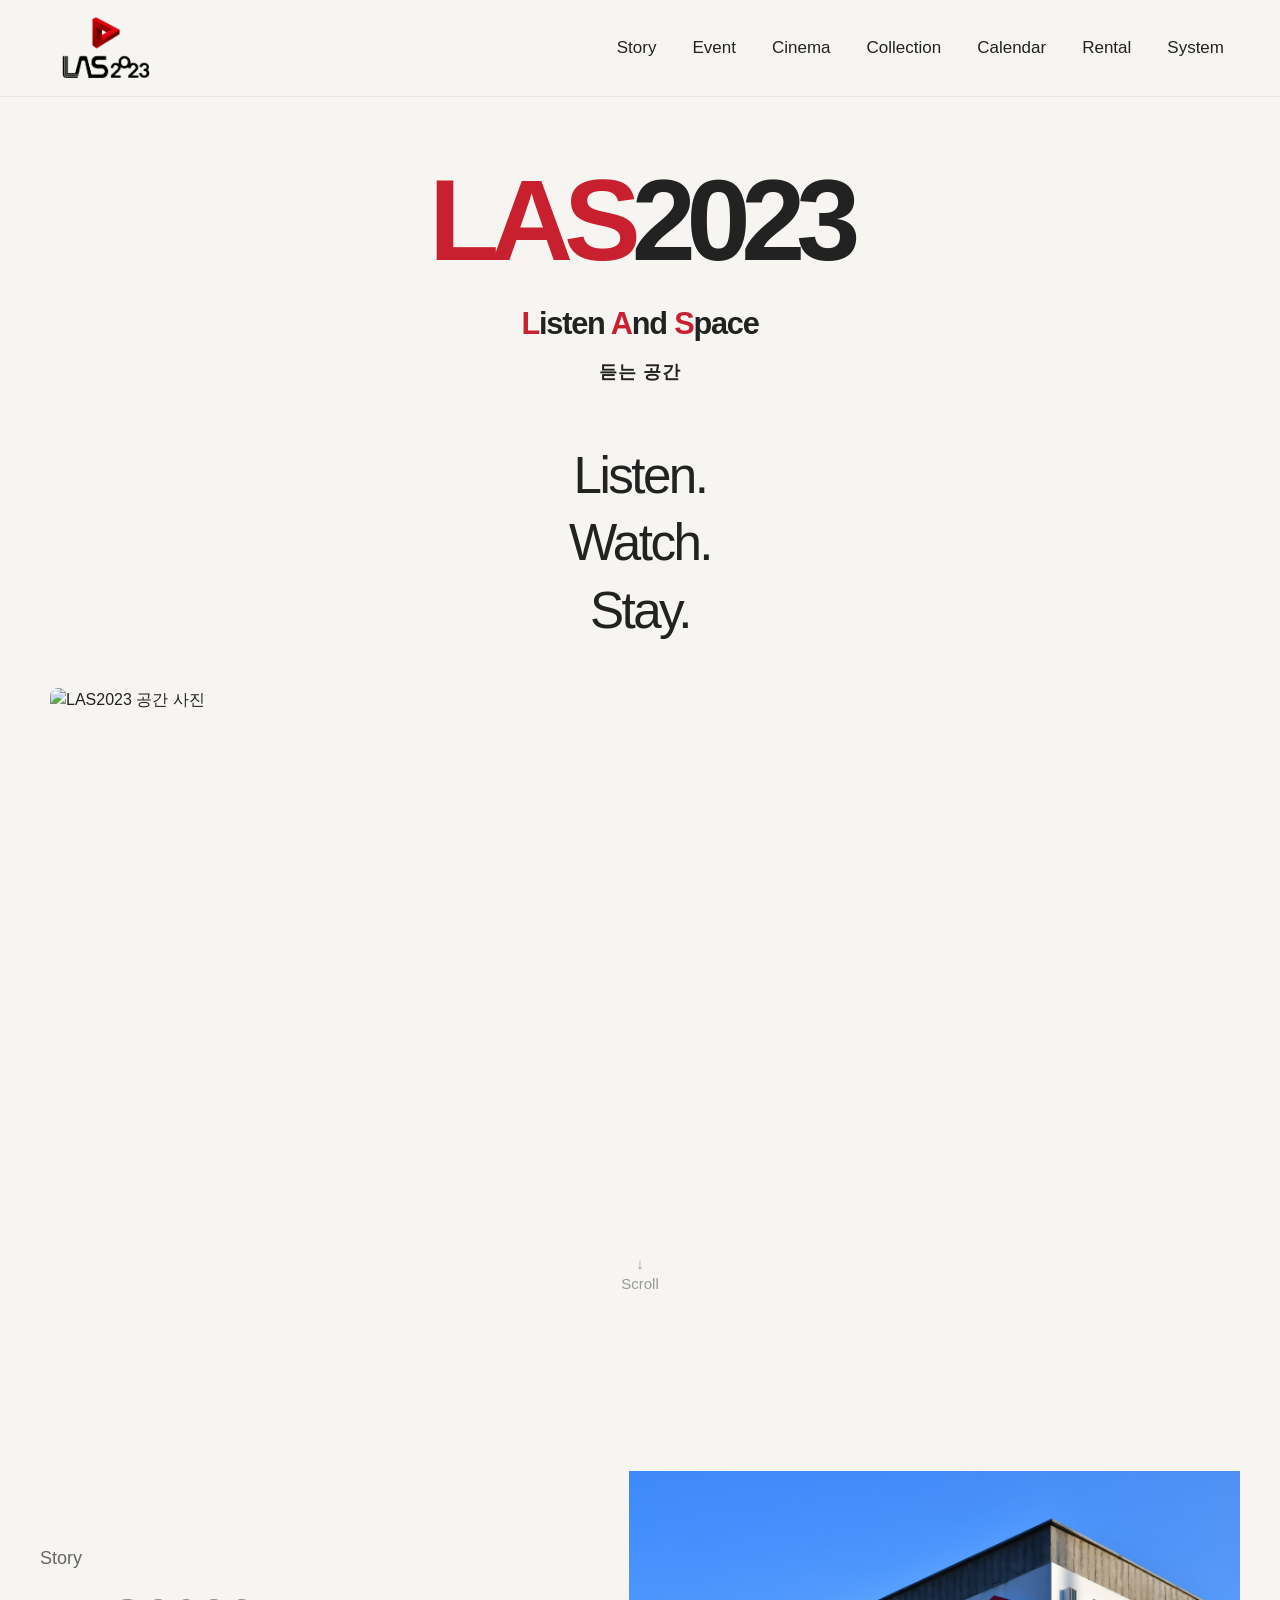
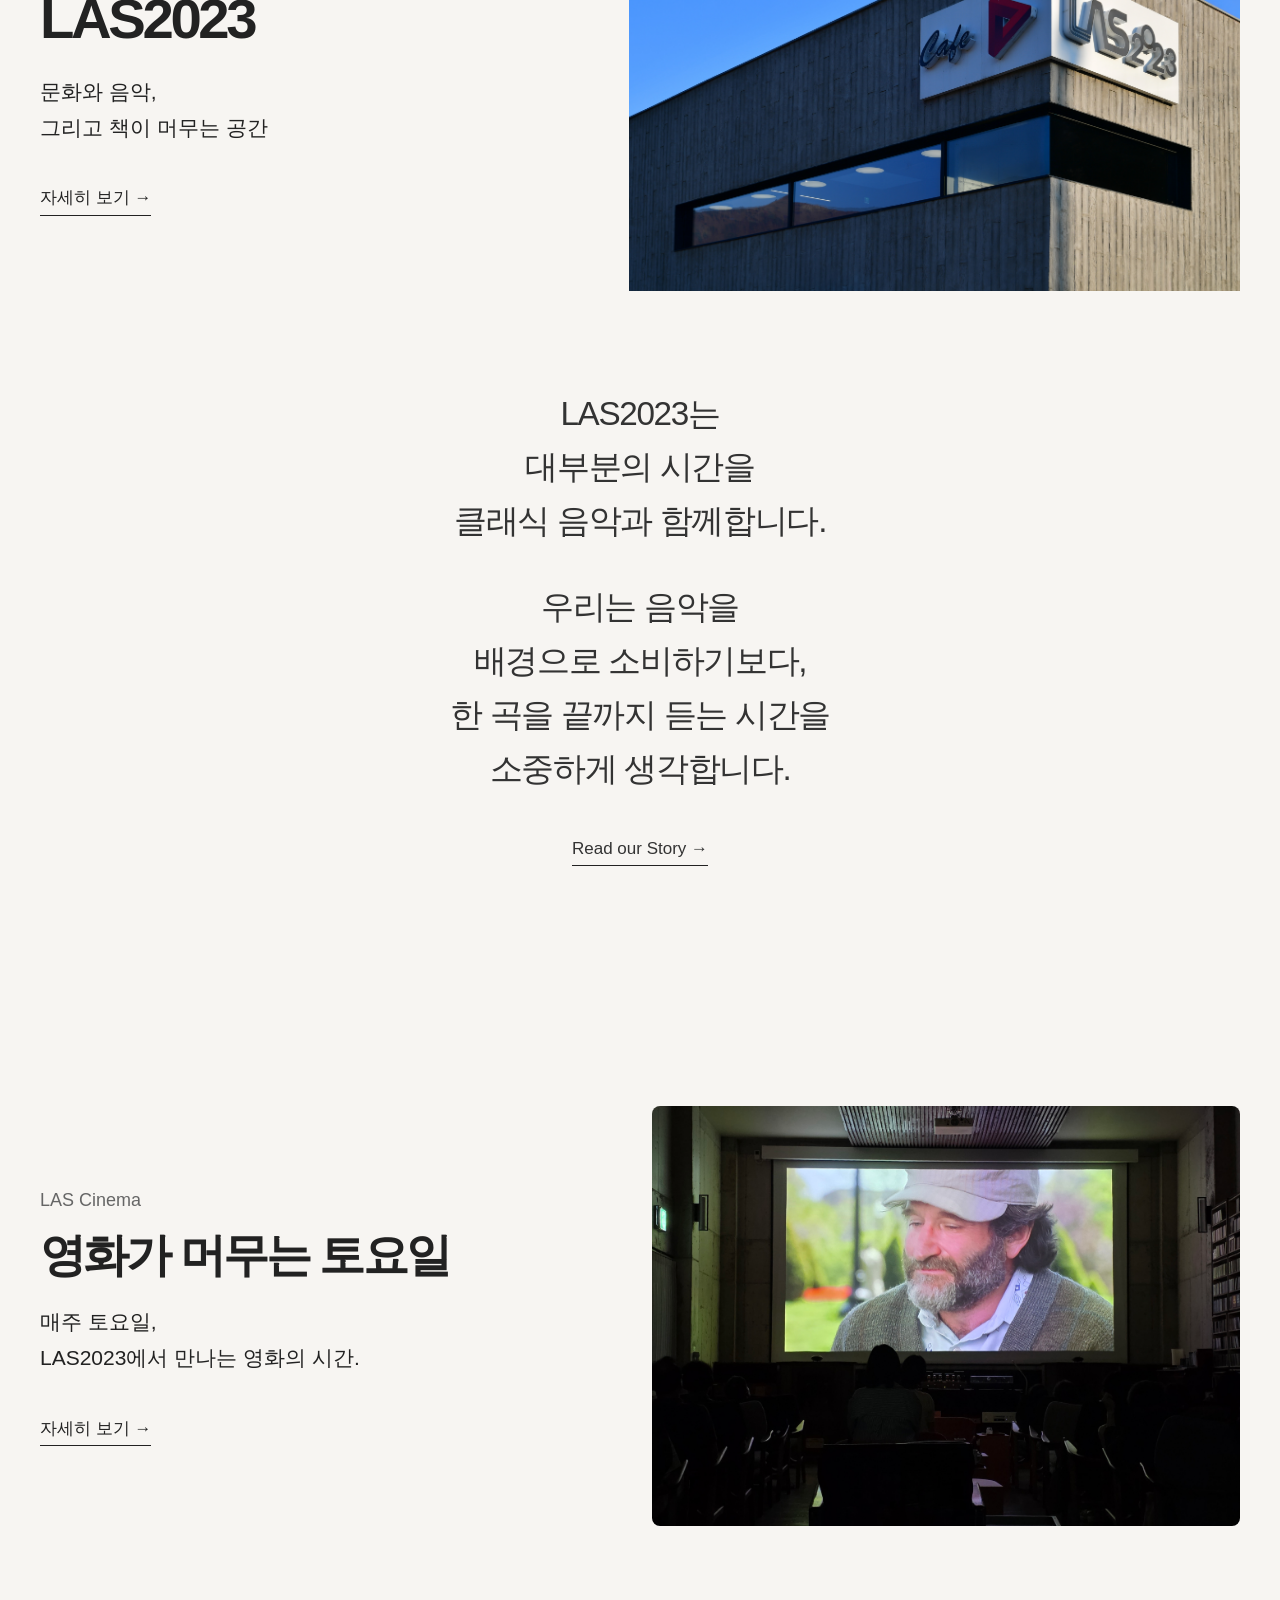
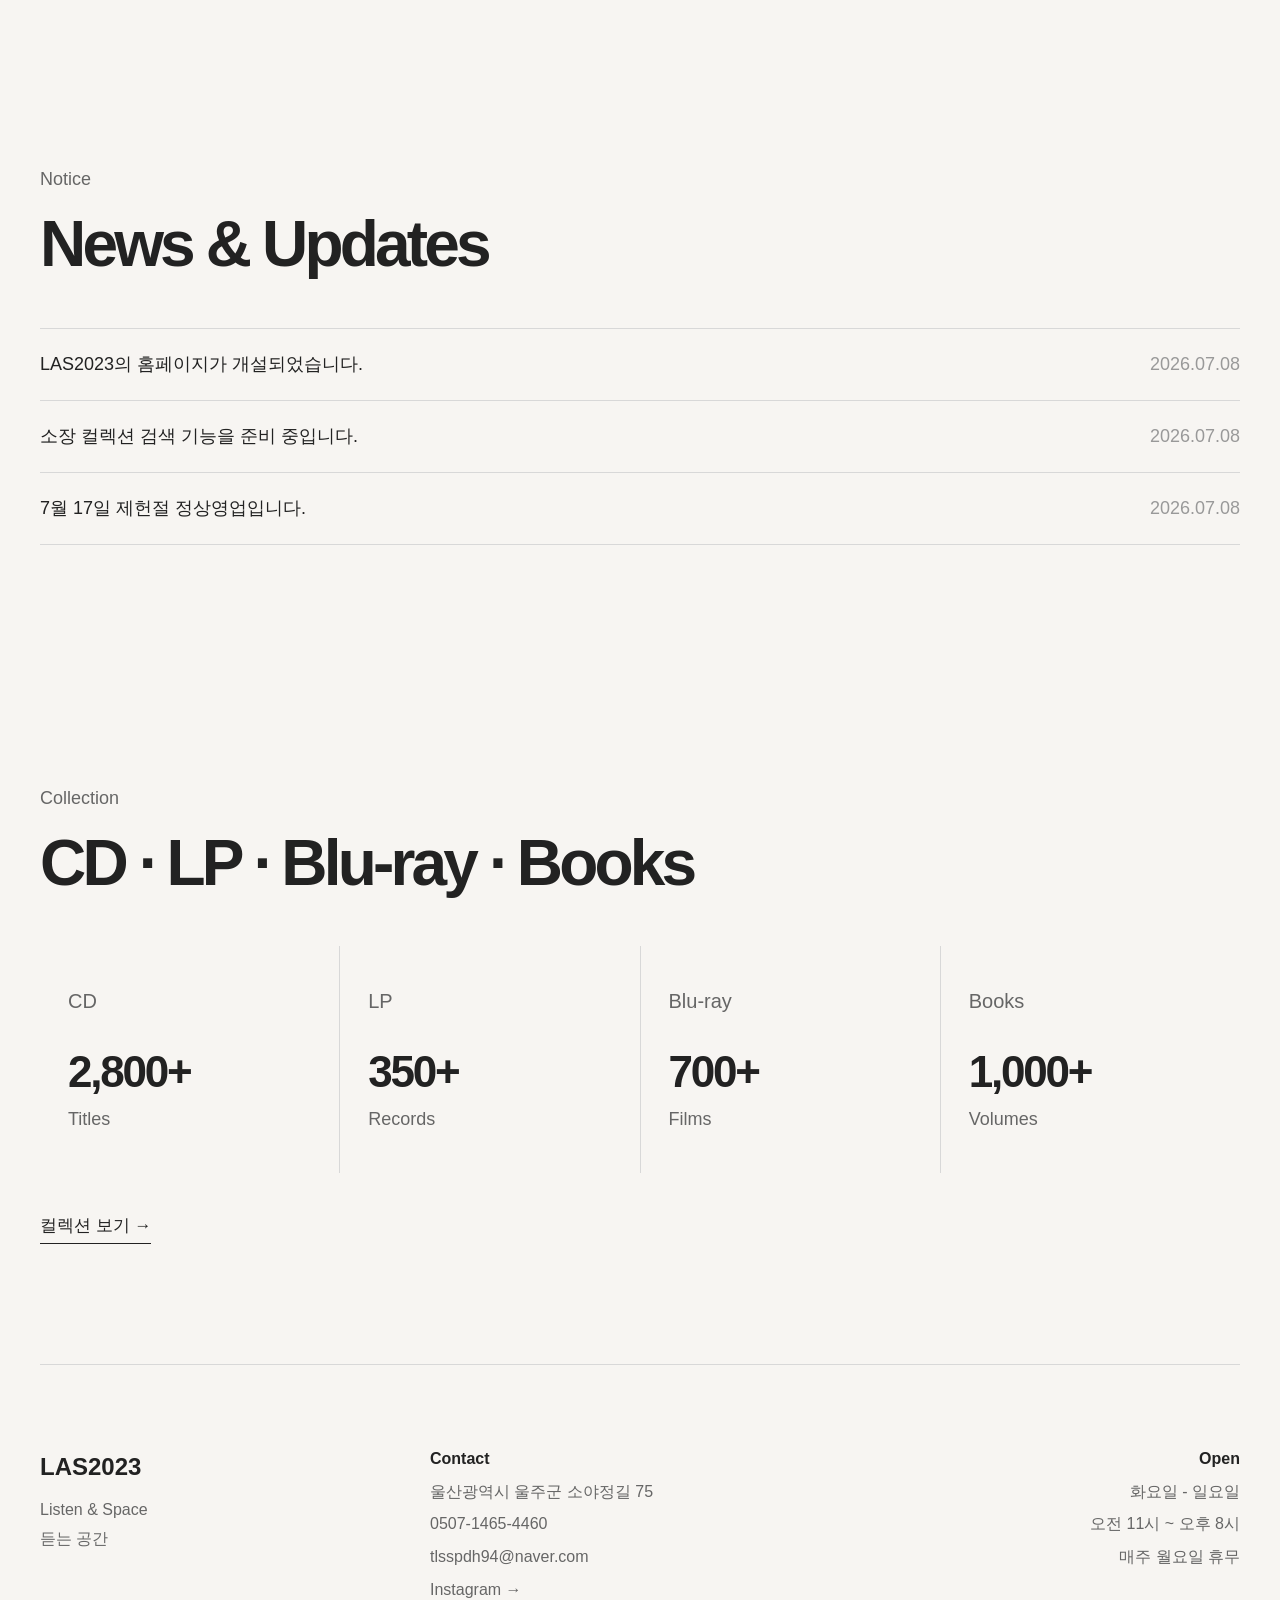
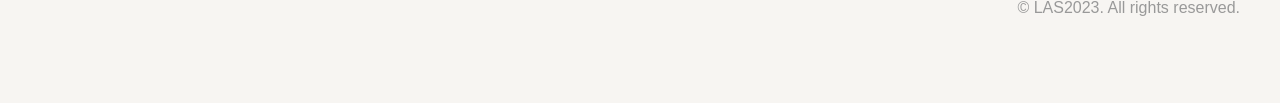
==== commit f42311b9: "Refine branding and Story page" ====
--- a/index.html
+++ b/index.html
@@ -40,7 +40,7 @@
     </a>
     <nav id="mobileNavigation" class="nav" aria-label="Main navigation">
       <a href="index.html" class="mobile-nav-home">Home</a>
-      <a href="pages/about.html">About</a>
+      <a href="pages/about.html">Story</a>
       <a href="pages/event.html">Event</a>
       <a href="pages/cinema.html">Cinema</a>
       <a href="pages/collection.html">Collection</a>
@@ -86,7 +86,7 @@
   <section class="home-section about-section">
     <div class="about-preview">
       <div class="about-text">
-        <p class="section-label">About</p>
+        <p class="section-label">Story</p>
         <h2>LAS2023</h2>
         <p>문화와 음악,<br>그리고 책이 머무는 공간</p>
         <a href="pages/about.html" class="text-link">자세히 보기 →</a>
@@ -94,6 +94,11 @@
       <div class="about-image">
         <img src="images/about/about-main.jpg" alt="LAS2023 공간 소개 사진">
       </div>
+    </div>
+    <div class="home-story-note">
+      <p>LAS2023는<br>대부분의 시간을<br>클래식 음악과 함께합니다.</p>
+      <p>우리는 음악을<br>배경으로 소비하기보다,<br>한 곡을 끝까지 듣는 시간을<br>소중하게 생각합니다.</p>
+      <a href="pages/about.html" class="text-link">Read our Story →</a>
     </div>
   </section>
 
@@ -148,7 +153,7 @@
     <p><a class="footer-address-link" href="https://naver.me/FjbnFukI" target="_blank" rel="noopener noreferrer">울산광역시 울주군 소야정길 75</a></p>
     <p><a href="tel:0507-1465-4460">0507-1465-4460</a></p>
     <p><a href="mailto:tlsspdh94@naver.com">tlsspdh94@naver.com</a></p>
-    <p><a href="https://www.instagram.com/las2023_official/" target="_blank" rel="noopener noreferrer">Instagram</a></p>
+    <p><a href="https://www.instagram.com/las2023_official/" target="_blank" rel="noopener noreferrer">Instagram →</a></p>
   </div>
   <div class="footer-hours">
     <p class="footer-title">Open</p>
--- a/css/style.css
+++ b/css/style.css
@@ -32,6 +32,30 @@
 img {
   max-width: 100%;
   height: auto;
+}
+
+@keyframes pageFadeIn {
+  from {
+    opacity: 0;
+    transform: translateY(12px);
+  }
+
+  to {
+    opacity: 1;
+    transform: translateY(0);
+  }
+}
+
+@media (prefers-reduced-motion: reduce) {
+  main,
+  .site-footer {
+    animation: none;
+  }
+}
+
+main,
+.site-footer {
+  animation: pageFadeIn 0.38s ease both;
 }
 
 /* ==========================
@@ -448,6 +472,23 @@
   font-size: clamp(38px, 4.4vw, 62px);
 }
 
+.home-story-note {
+  width: min(680px, 100%);
+  margin: 96px auto 0;
+  color: #333333;
+  text-align: center;
+}
+
+.home-story-note p {
+  font-size: clamp(22px, 2.6vw, 34px);
+  line-height: 1.62;
+  letter-spacing: -0.04em;
+}
+
+.home-story-note p + p {
+  margin-top: 32px;
+}
+
 .about-image img {
   width: 100%;
   height: 420px;
@@ -612,7 +653,7 @@
 .about-intro {
   width: min(860px, 100%);
   margin: 0 auto;
-  padding: 140px 0 120px;
+  padding: 150px 0 118px;
   text-align: center;
 }
 
@@ -623,15 +664,16 @@
 }
 
 .about-intro-copy {
-  max-width: 820px;
-  margin: 40px auto 0;
-  color: #444444;
-  font-size: 21px;
-  line-height: 1.82;
+  max-width: 760px;
+  margin: 48px auto 0;
+  color: #333333;
+  font-size: clamp(21px, 2.2vw, 30px);
+  line-height: 1.72;
+  letter-spacing: -0.04em;
 }
 
 .about-intro-copy p + p {
-  margin-top: 23px;
+  margin-top: 34px;
 }
 
 .page-split {
@@ -687,14 +729,40 @@
   cursor: grabbing;
 }
 
+.listening-philosophy {
+  width: min(780px, 100%);
+  margin: 0 auto;
+  padding: 12px 0 140px;
+  text-align: center;
+}
+
+.listening-philosophy h2 {
+  color: #222222;
+  font-size: clamp(34px, 4vw, 56px);
+  line-height: 1.12;
+  letter-spacing: -0.05em;
+}
+
+.listening-philosophy-copy {
+  margin: 56px auto 0;
+  color: #444444;
+  font-size: clamp(19px, 2vw, 25px);
+  line-height: 1.78;
+  letter-spacing: -0.03em;
+}
+
+.listening-philosophy-copy p + p {
+  margin-top: 38px;
+}
+
 .about-closing {
-  padding: 20px 0 150px;
+  padding: 0 0 160px;
   text-align: center;
 }
 
 .about-closing p {
-  font-size: clamp(42px, 5vw, 72px);
-  line-height: 1.35;
+  font-size: clamp(42px, 5vw, 76px);
+  line-height: 1.28;
   letter-spacing: -0.05em;
 }
 
@@ -1493,7 +1561,24 @@
   }
 
   .about-intro-copy p + p {
-    margin-top: 20px;
+    margin-top: 28px;
+  }
+
+  .home-story-note {
+    margin-top: 72px;
+  }
+
+  .listening-philosophy {
+    padding: 0 0 110px;
+  }
+
+  .listening-philosophy-copy {
+    margin-top: 42px;
+    font-size: 19px;
+  }
+
+  .listening-philosophy-copy p + p {
+    margin-top: 30px;
   }
 
   .about-closing {
@@ -1880,11 +1965,37 @@
   }
 
   .about-intro-copy p + p {
-    margin-top: 18px;
+    margin-top: 26px;
   }
 
   .about-intro {
     padding: 80px 0 80px;
+  }
+
+  .home-story-note {
+    margin-top: 64px;
+  }
+
+  .home-story-note p {
+    font-size: 22px;
+  }
+
+  .home-story-note p + p {
+    margin-top: 26px;
+  }
+
+  .listening-philosophy {
+    padding: 0 0 96px;
+  }
+
+  .listening-philosophy-copy {
+    margin-top: 36px;
+    font-size: 18px;
+    line-height: 1.75;
+  }
+
+  .listening-philosophy-copy p + p {
+    margin-top: 28px;
   }
 }
 
@@ -1929,7 +2040,7 @@
   }
 
   .logo img {
-    height: 42px;
+    height: 47px;
   }
 
   .mobile-nav-toggle {
@@ -2020,7 +2131,7 @@
   }
 
   .logo img {
-    height: 36px;
+    height: 40px;
   }
 
   .mobile-nav-toggle {
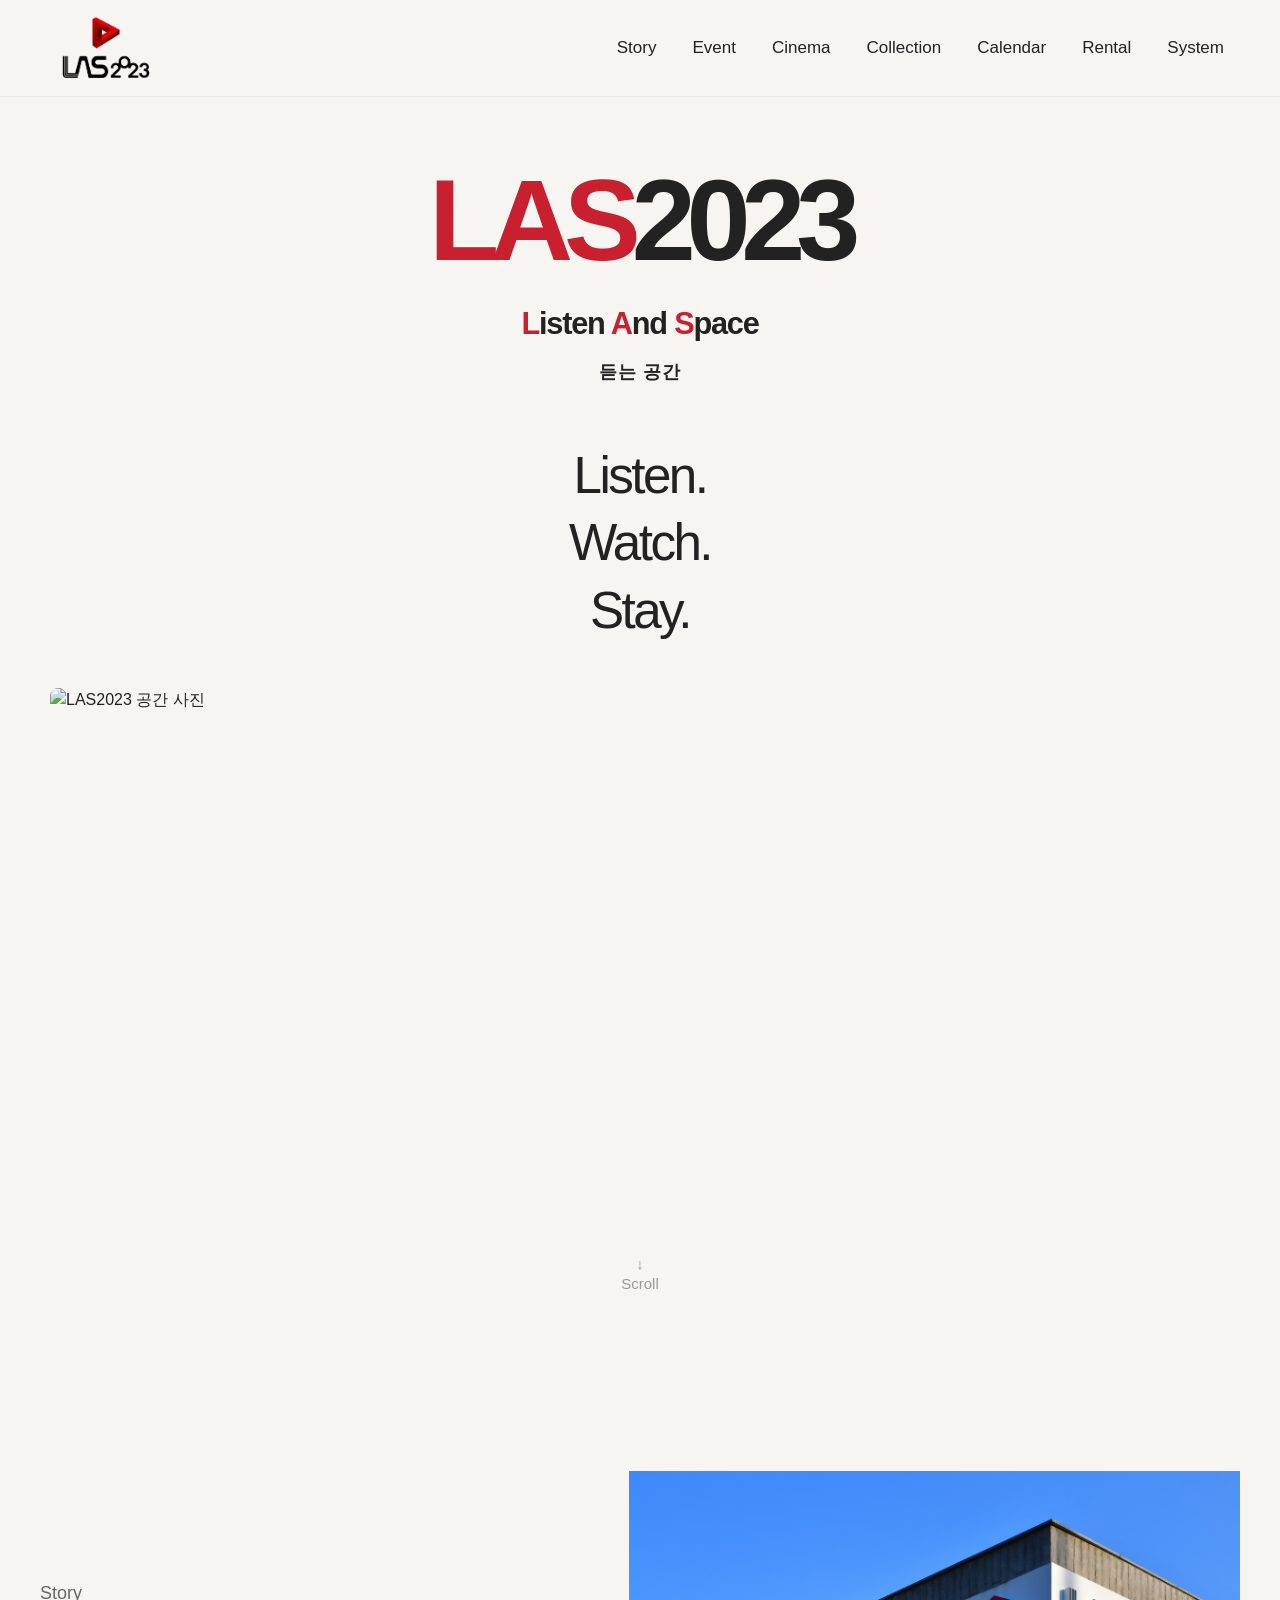
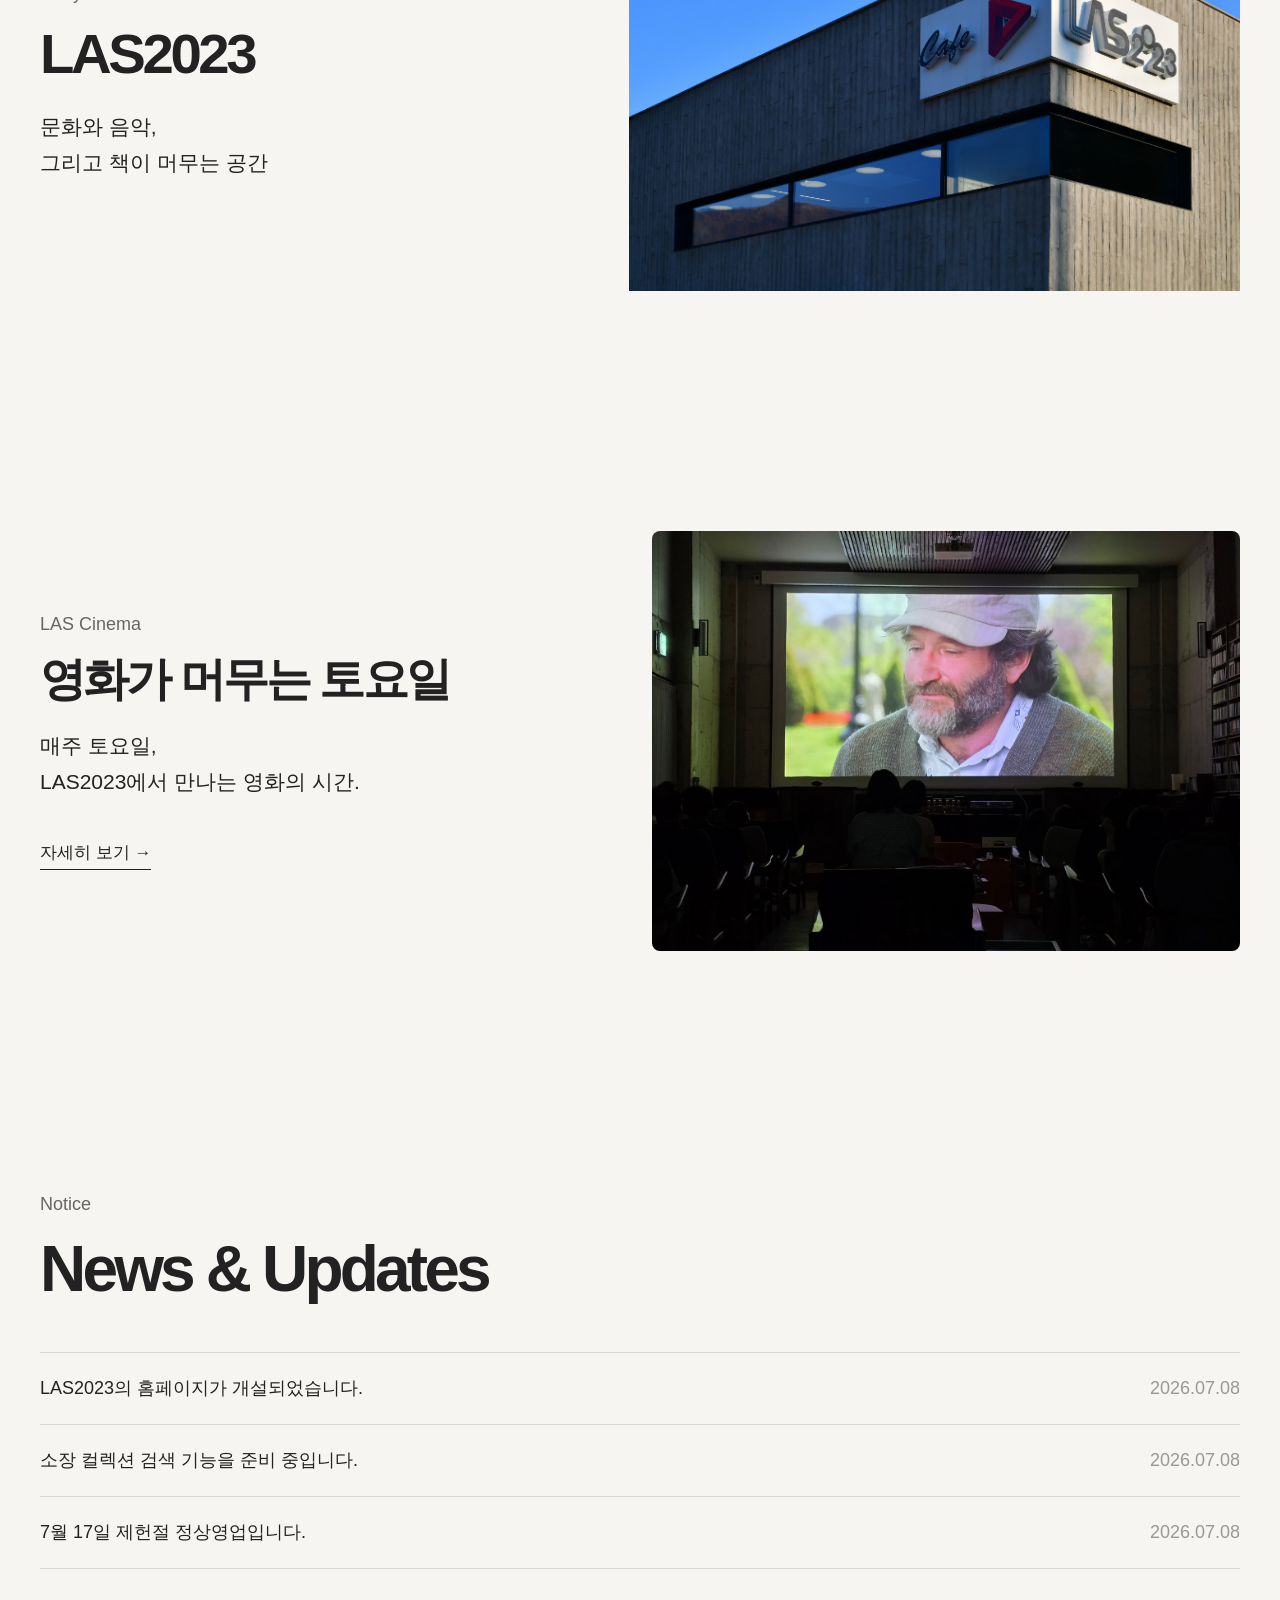
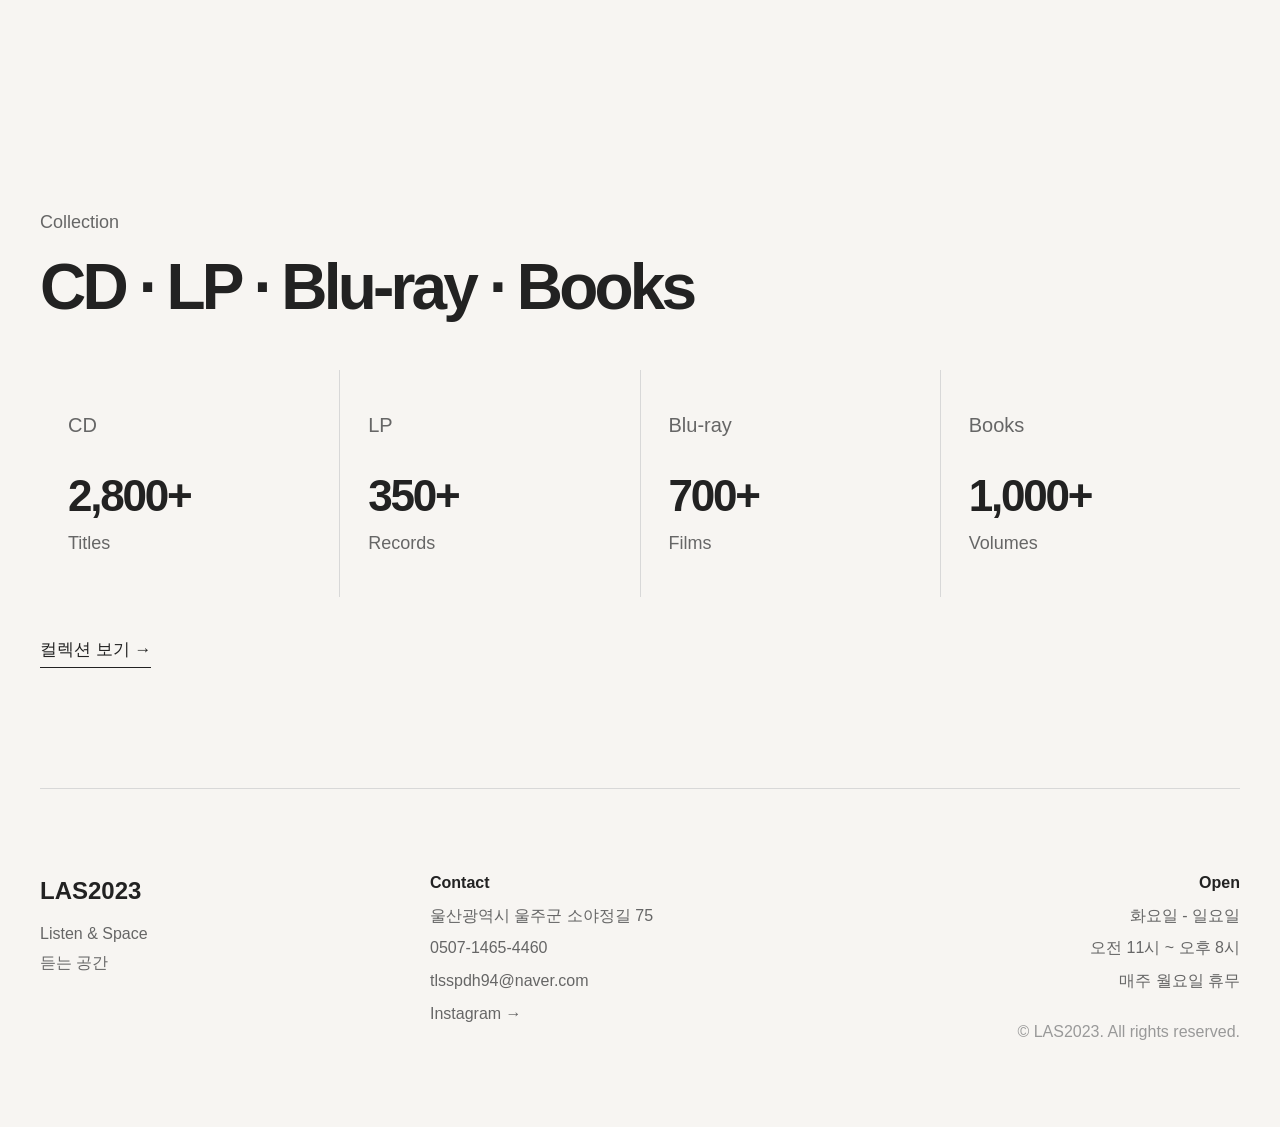
==== commit 36e855f6: "Refine branding and Story page" ====
--- a/index.html
+++ b/index.html
@@ -89,16 +89,10 @@
         <p class="section-label">Story</p>
         <h2>LAS2023</h2>
         <p>문화와 음악,<br>그리고 책이 머무는 공간</p>
-        <a href="pages/about.html" class="text-link">자세히 보기 →</a>
       </div>
       <div class="about-image">
         <img src="images/about/about-main.jpg" alt="LAS2023 공간 소개 사진">
       </div>
-    </div>
-    <div class="home-story-note">
-      <p>LAS2023는<br>대부분의 시간을<br>클래식 음악과 함께합니다.</p>
-      <p>우리는 음악을<br>배경으로 소비하기보다,<br>한 곡을 끝까지 듣는 시간을<br>소중하게 생각합니다.</p>
-      <a href="pages/about.html" class="text-link">Read our Story →</a>
     </div>
   </section>
 
--- a/css/style.css
+++ b/css/style.css
@@ -472,23 +472,6 @@
   font-size: clamp(38px, 4.4vw, 62px);
 }
 
-.home-story-note {
-  width: min(680px, 100%);
-  margin: 96px auto 0;
-  color: #333333;
-  text-align: center;
-}
-
-.home-story-note p {
-  font-size: clamp(22px, 2.6vw, 34px);
-  line-height: 1.62;
-  letter-spacing: -0.04em;
-}
-
-.home-story-note p + p {
-  margin-top: 32px;
-}
-
 .about-image img {
   width: 100%;
   height: 420px;
@@ -1564,10 +1547,6 @@
     margin-top: 28px;
   }
 
-  .home-story-note {
-    margin-top: 72px;
-  }
-
   .listening-philosophy {
     padding: 0 0 110px;
   }
@@ -1970,18 +1949,6 @@
 
   .about-intro {
     padding: 80px 0 80px;
-  }
-
-  .home-story-note {
-    margin-top: 64px;
-  }
-
-  .home-story-note p {
-    font-size: 22px;
-  }
-
-  .home-story-note p + p {
-    margin-top: 26px;
   }
 
   .listening-philosophy {
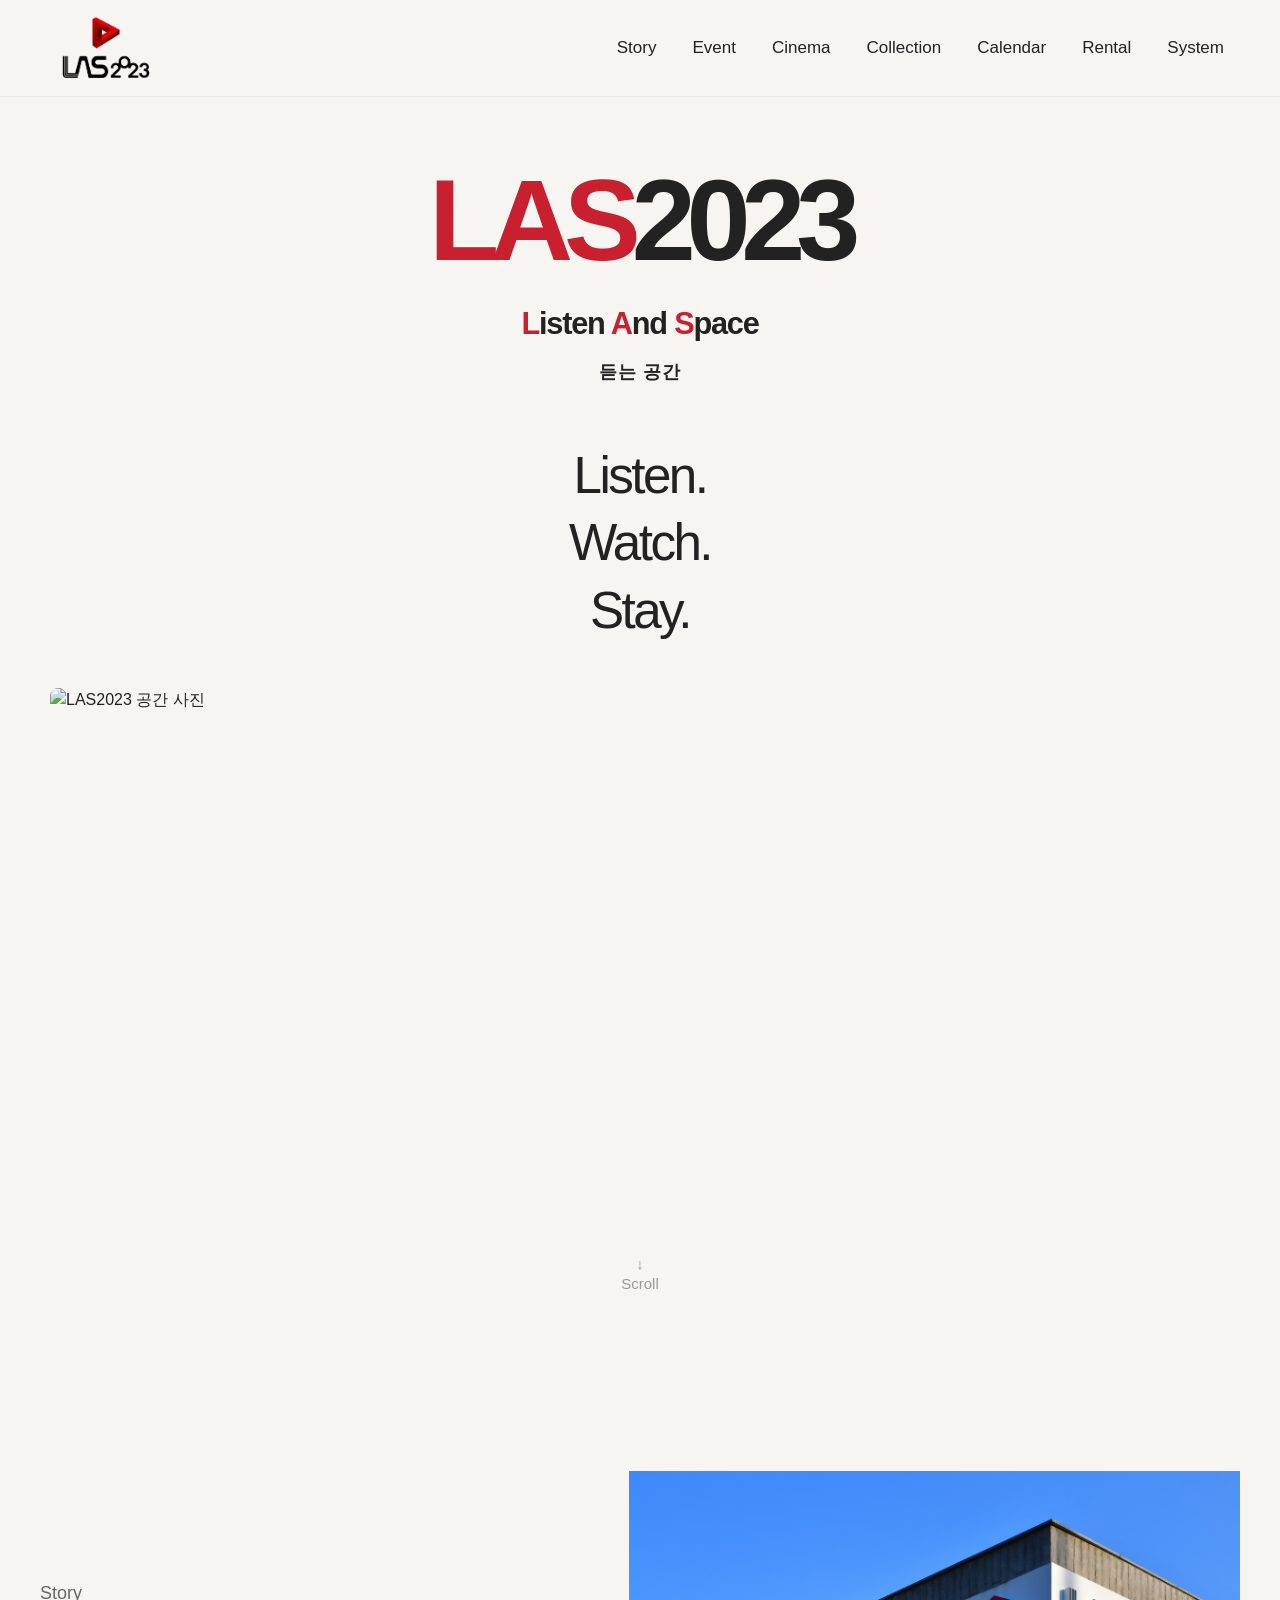
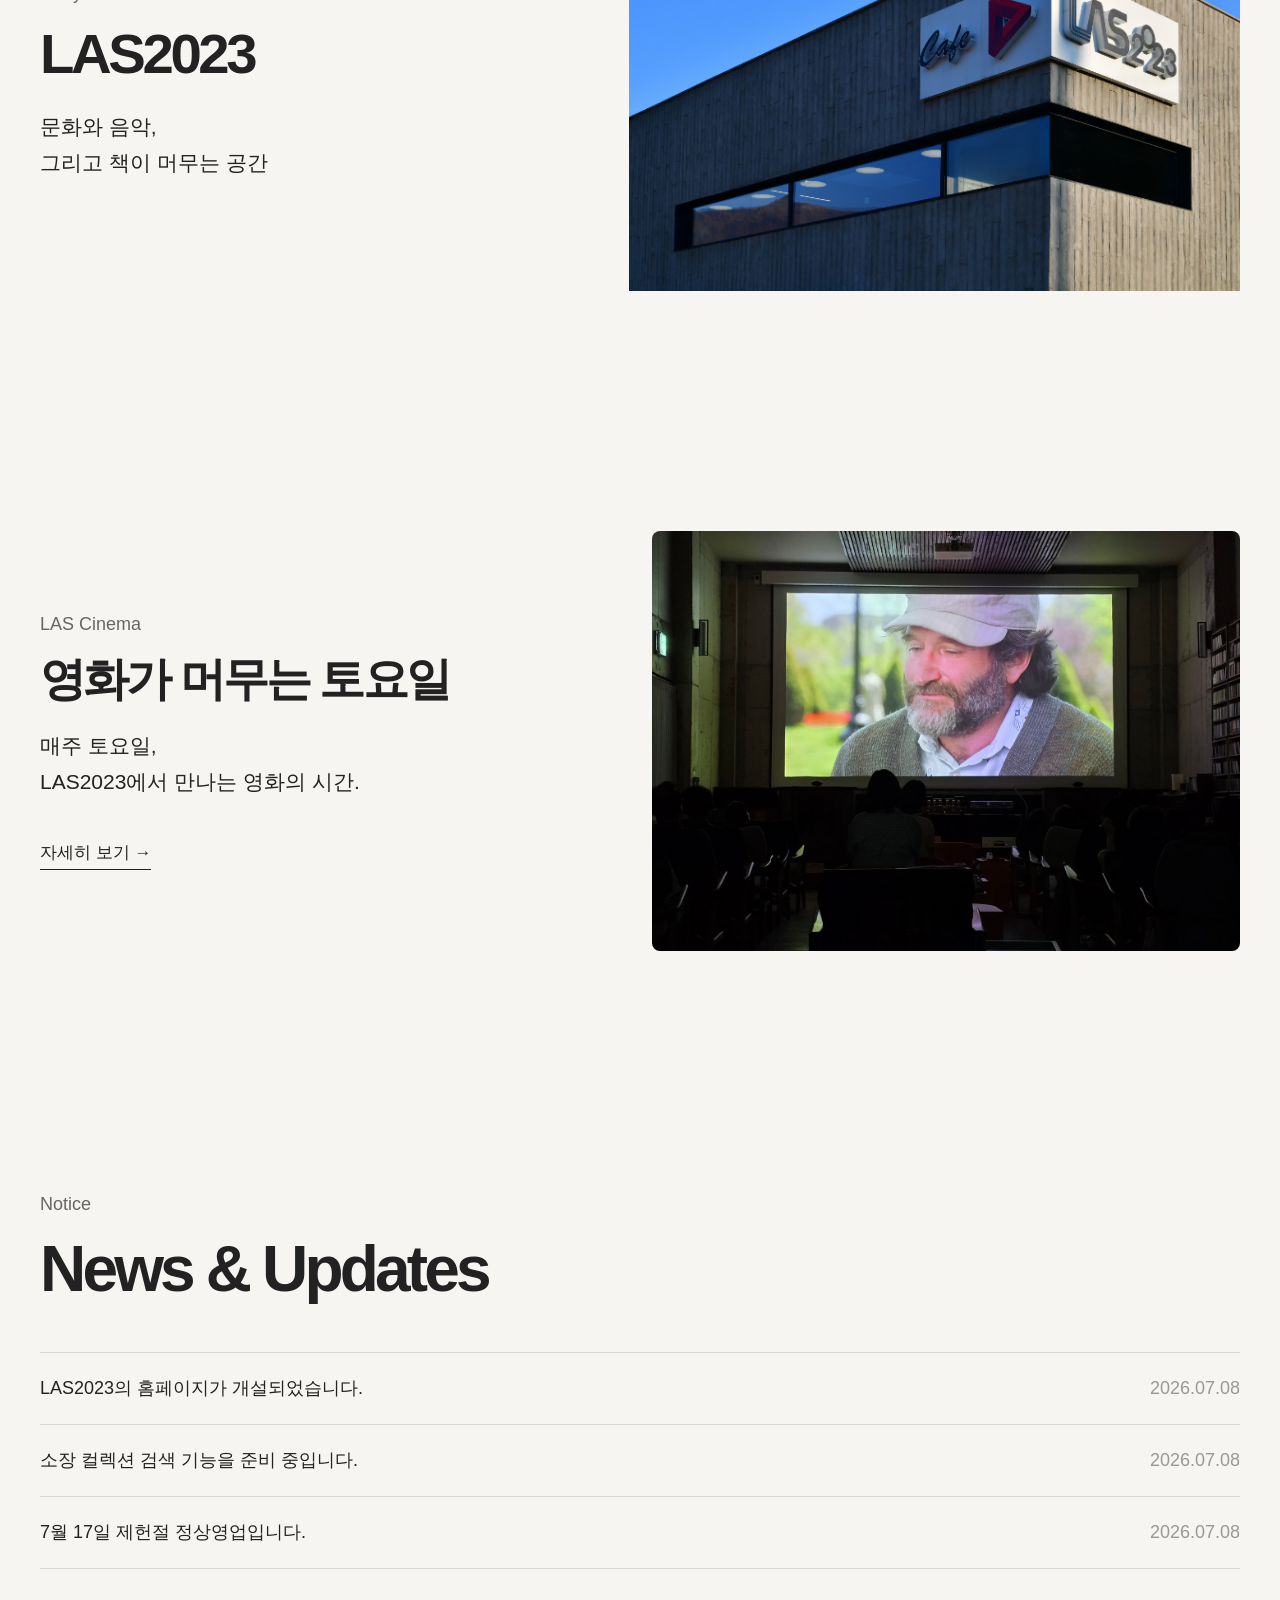
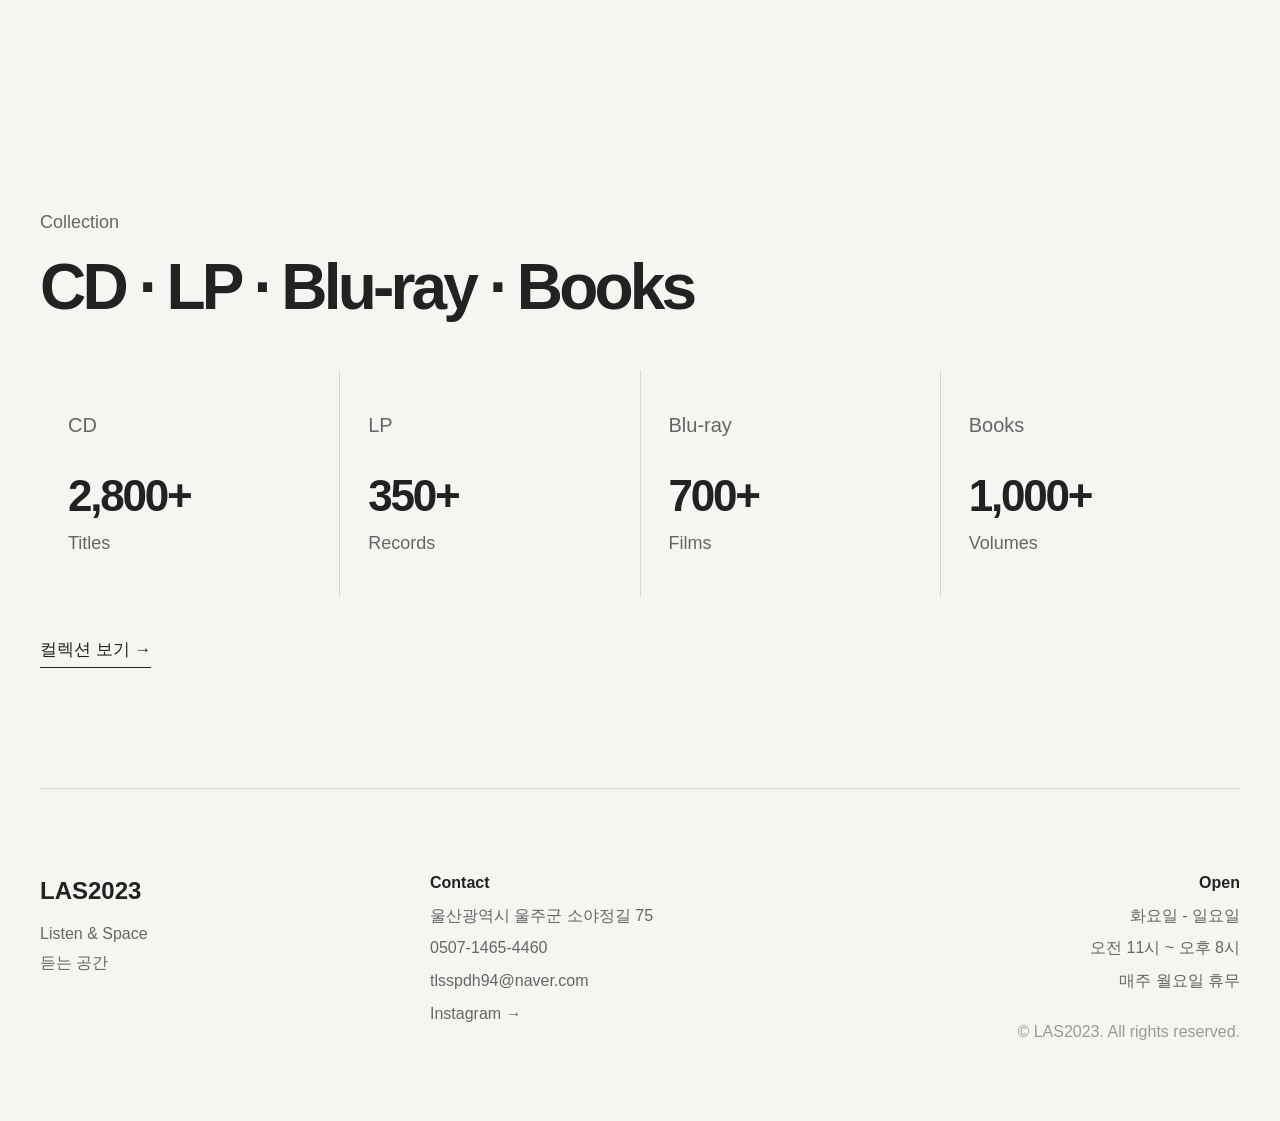
==== commit 03807ab9: "Add Naver Search Advisor verification" ====
--- a/index.html
+++ b/index.html
@@ -1,6 +1,7 @@
 <!DOCTYPE html>
 <html lang="ko">
 <head>
+  <meta name="naver-site-verification" content="4fccf7017ec834fa9333fbcea53274907fefbd2f" />
 <!-- Google tag (gtag.js) -->
 <script async src="https://www.googletagmanager.com/gtag/js?id=G-EZYYYD5T36"></script>
 <script>
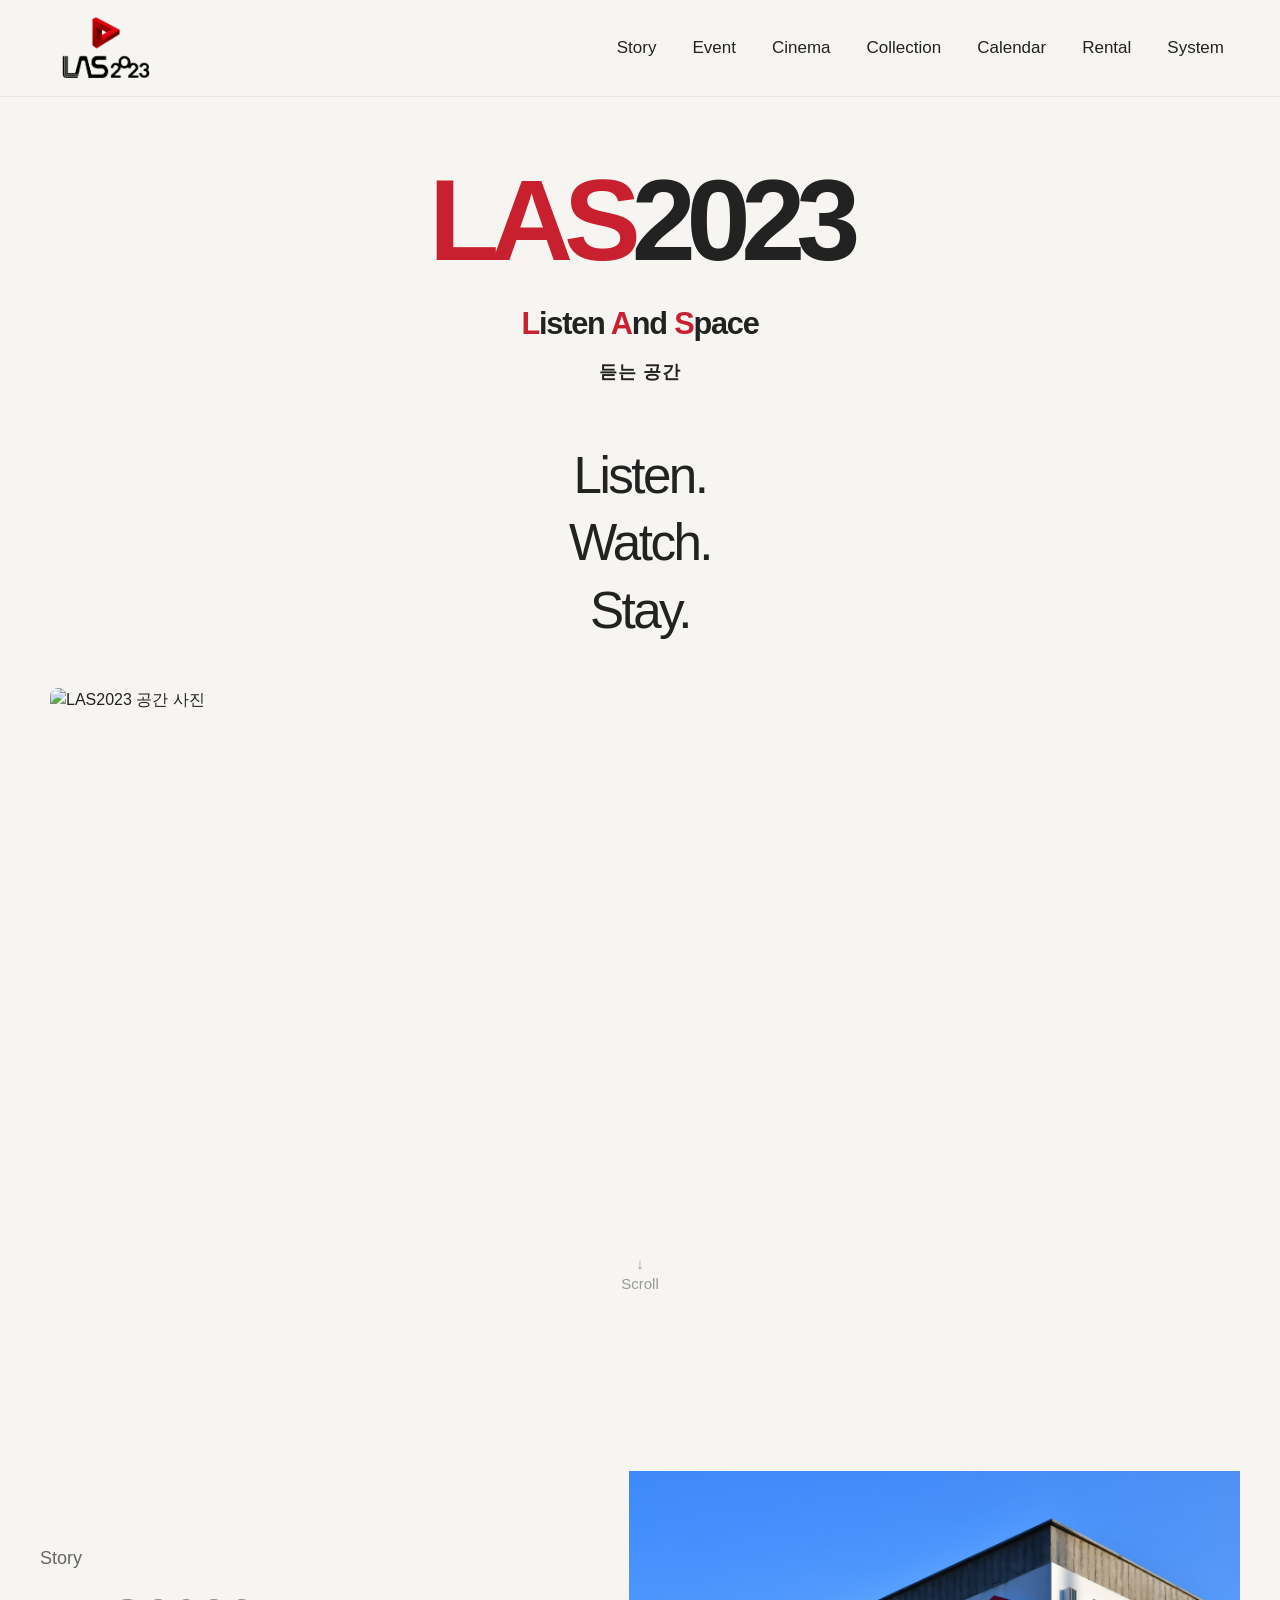
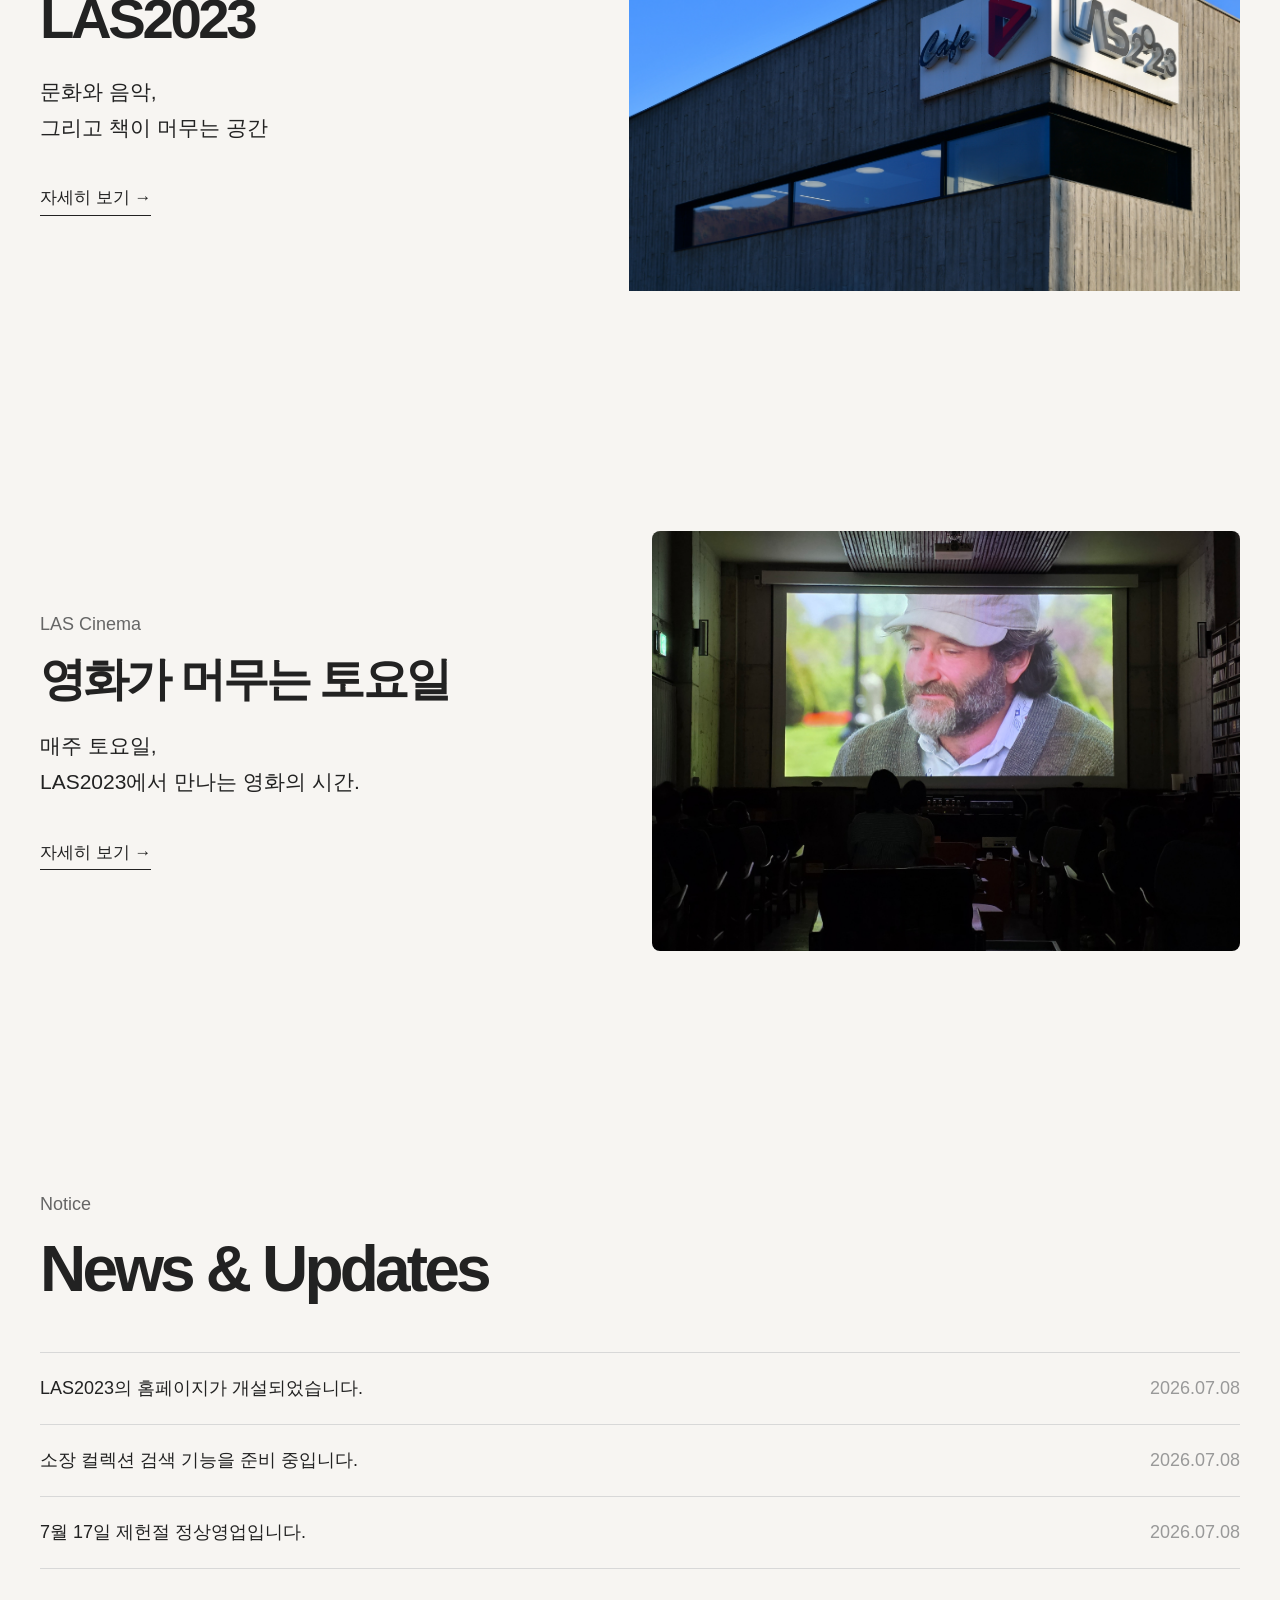
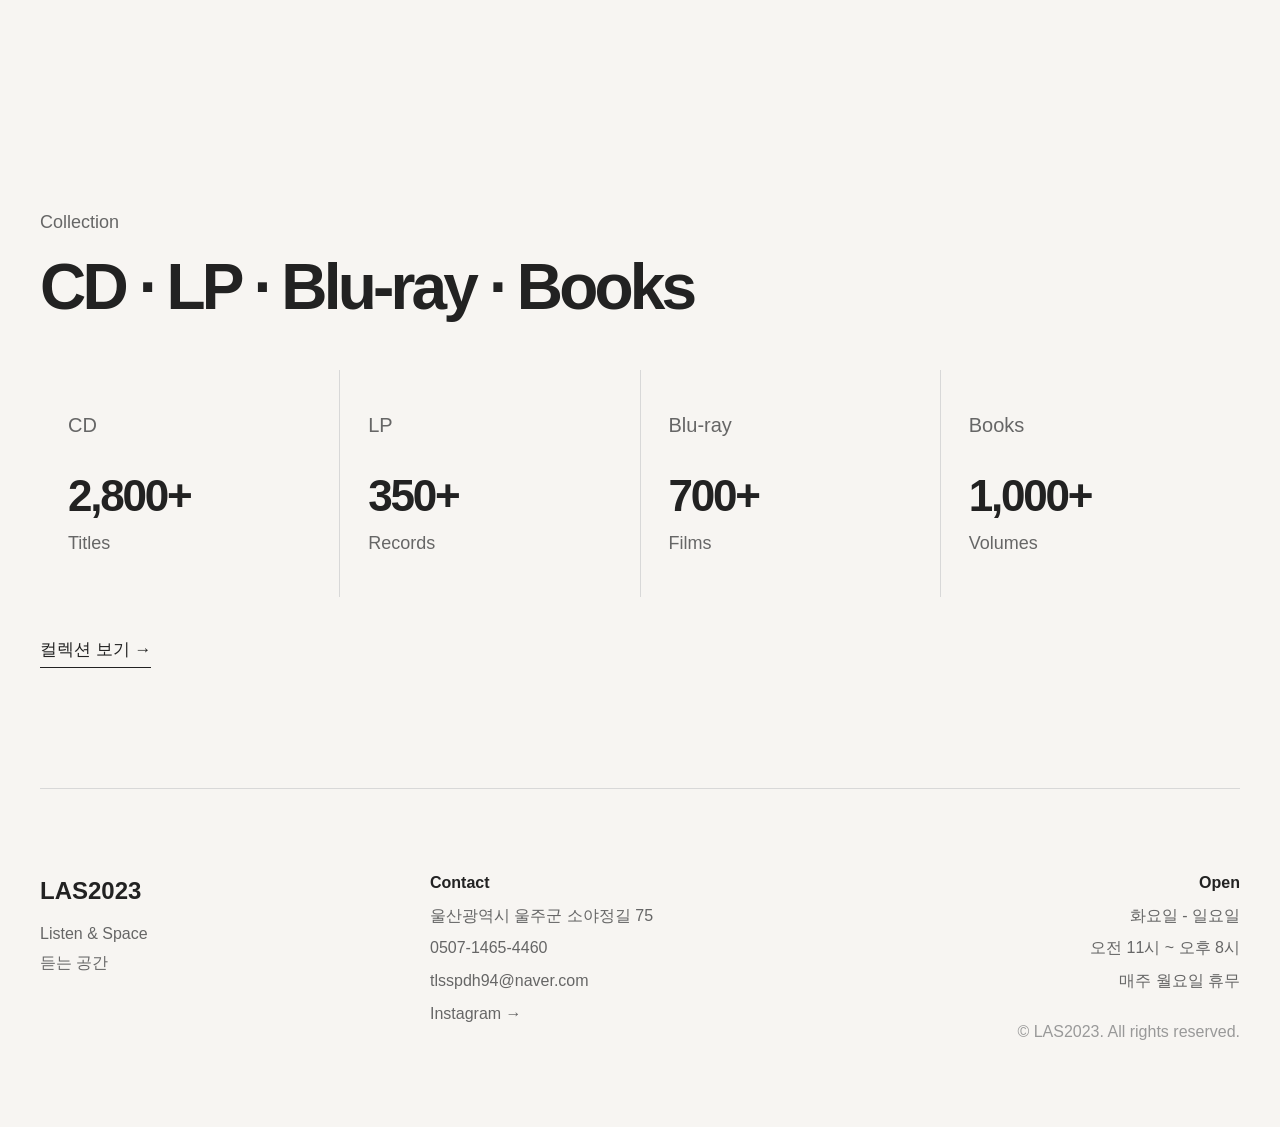
==== commit 8852b80a: "Refine Home Story CTA and Story philosophy" ====
--- a/index.html
+++ b/index.html
@@ -90,6 +90,7 @@
         <p class="section-label">Story</p>
         <h2>LAS2023</h2>
         <p>문화와 음악,<br>그리고 책이 머무는 공간</p>
+        <a href="pages/about.html" class="text-link">자세히 보기 →</a>
       </div>
       <div class="about-image">
         <img src="images/about/about-main.jpg" alt="LAS2023 공간 소개 사진">
--- a/css/style.css
+++ b/css/style.css
@@ -744,9 +744,12 @@
 }
 
 .about-closing p {
-  font-size: clamp(42px, 5vw, 76px);
-  line-height: 1.28;
-  letter-spacing: -0.05em;
+  max-width: 720px;
+  margin: 0 auto;
+  font-size: clamp(28px, 3vw, 38px);
+  font-weight: 500;
+  line-height: 1.55;
+  letter-spacing: -0.03em;
 }
 
 /* ==========================
@@ -1564,6 +1567,10 @@
     padding: 0 0 110px;
   }
 
+  .about-closing p {
+    font-size: 28px;
+  }
+
   .collection-grid {
     grid-template-columns: 1fr 1fr;
   }
@@ -1963,6 +1970,12 @@
 
   .listening-philosophy-copy p + p {
     margin-top: 28px;
+  }
+
+  .about-closing p {
+    font-size: 24px;
+    line-height: 1.65;
+    letter-spacing: -0.02em;
   }
 }
 
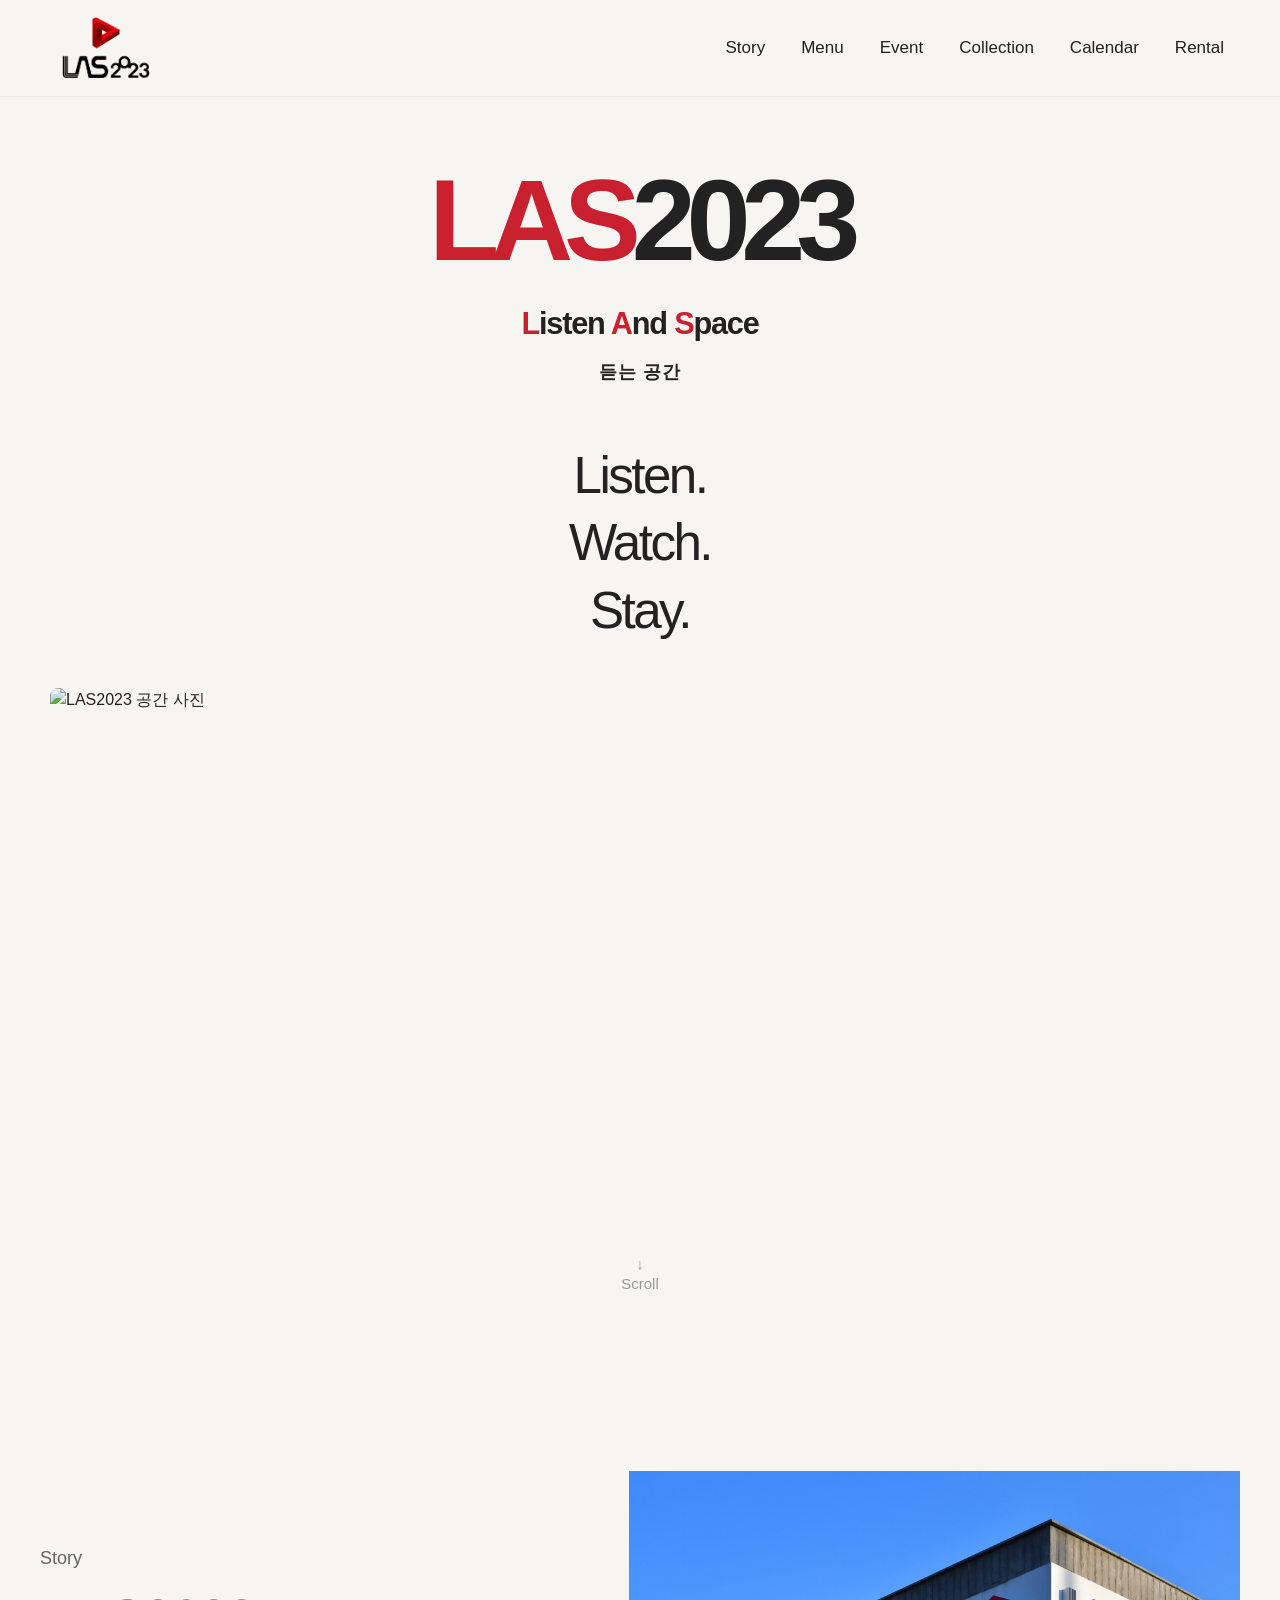
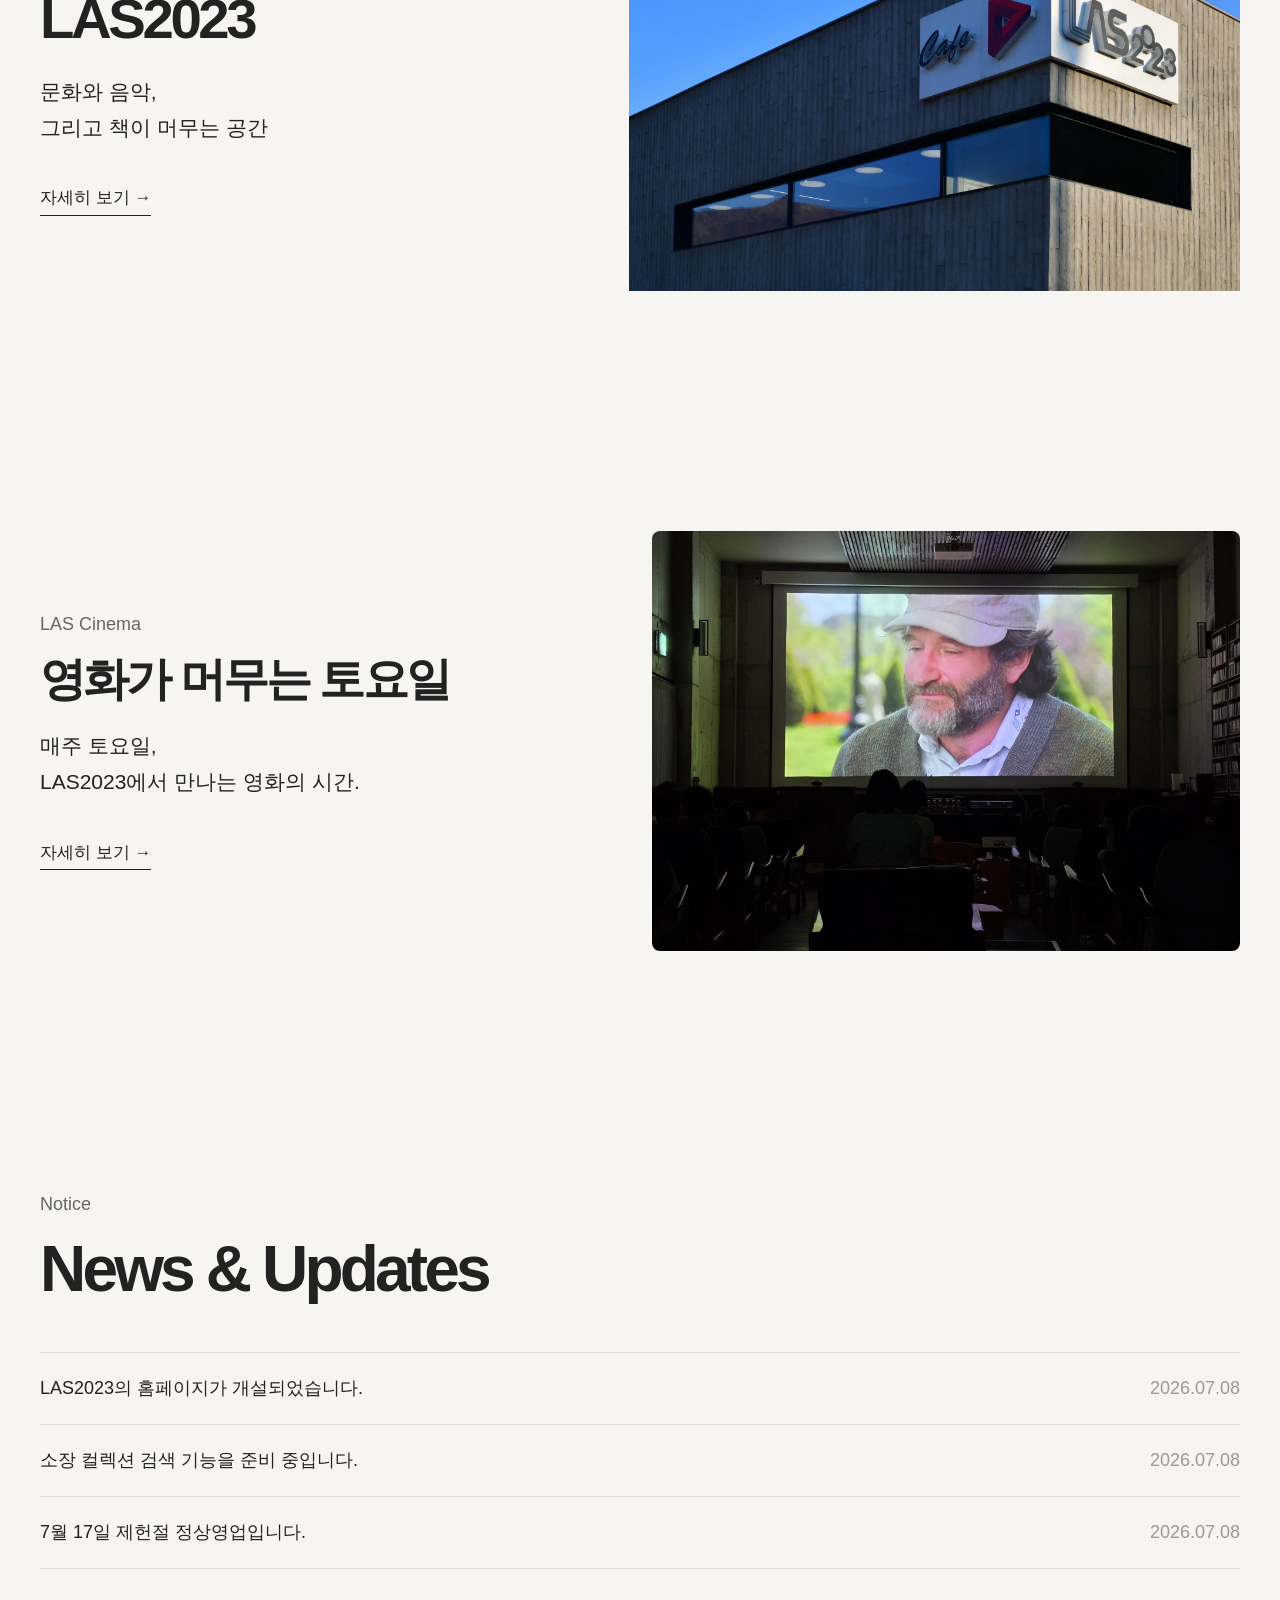
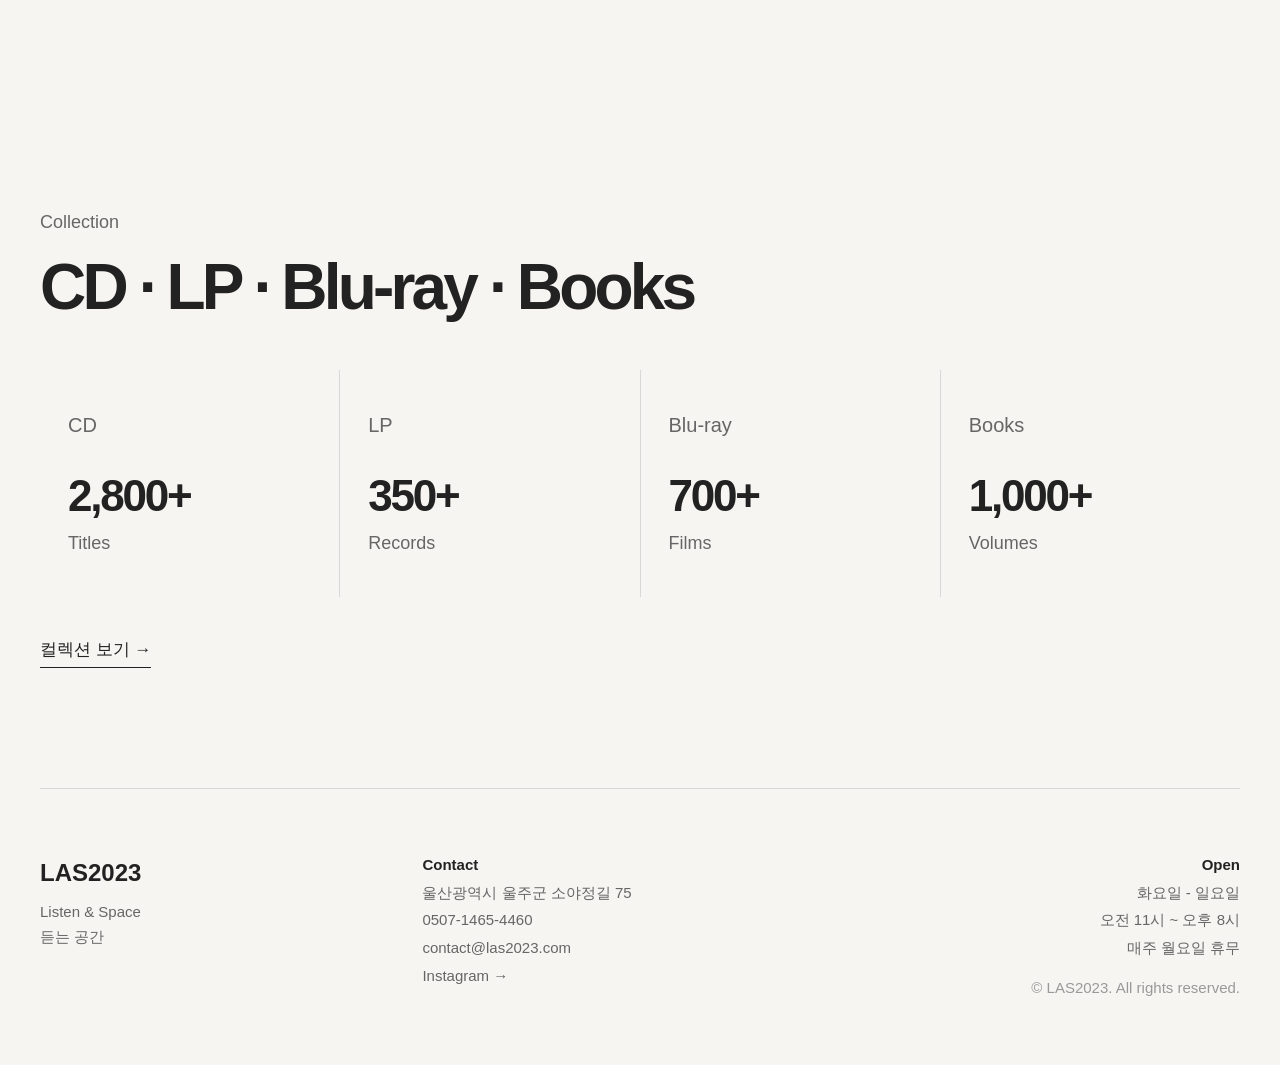
==== commit e259c17c: "Reorganize navigation menu and optimize site structure" ====
--- a/index.html
+++ b/index.html
@@ -13,22 +13,22 @@
 </script>
   <meta charset="UTF-8">
   <meta name="viewport" content="width=device-width, initial-scale=1.0">
-  <title>LAS2023 | Listen And Space</title>
-  <meta name="description" content="LAS2023은 음악과 영화, 책과 사람이 자연스럽게 머무는 울산의 복합 문화공간입니다. Listen And Space에서 듣고, 보고, 머무는 시간을 만나보세요.">
+  <title>LAS2023 | 클래식 음악 청음카페</title>
+  <meta name="description" content="클래식 음악과 영화, 책이 함께 머무는 울산의 청음카페.">
   <meta name="robots" content="index, follow">
   <link rel="canonical" href="https://las2023.com/">
   <meta property="og:locale" content="ko_KR">
   <meta property="og:type" content="website">
   <meta property="og:site_name" content="LAS2023">
-  <meta property="og:title" content="LAS2023 | Listen And Space">
-  <meta property="og:description" content="LAS2023은 음악과 영화, 책과 사람이 자연스럽게 머무는 울산의 복합 문화공간입니다. Listen And Space에서 듣고, 보고, 머무는 시간을 만나보세요.">
+  <meta property="og:title" content="LAS2023 | 클래식 음악 청음카페">
+  <meta property="og:description" content="클래식 음악과 영화, 책이 함께 머무는 울산의 청음카페.">
   <meta property="og:url" content="https://las2023.com/">
-  <meta property="og:image" content="https://las2023.com/images/home/hero.jpg">
+  <meta property="og:image" content="https://las2023.com/images/og-main.jpg">
   <meta property="og:image:alt" content="LAS2023">
   <meta name="twitter:card" content="summary_large_image">
-  <meta name="twitter:title" content="LAS2023 | Listen And Space">
-  <meta name="twitter:description" content="LAS2023은 음악과 영화, 책과 사람이 자연스럽게 머무는 울산의 복합 문화공간입니다. Listen And Space에서 듣고, 보고, 머무는 시간을 만나보세요.">
-  <meta name="twitter:image" content="https://las2023.com/images/home/hero.jpg">
+  <meta name="twitter:title" content="LAS2023 | 클래식 음악 청음카페">
+  <meta name="twitter:description" content="클래식 음악과 영화, 책이 함께 머무는 울산의 청음카페.">
+  <meta name="twitter:image" content="https://las2023.com/images/og-main.jpg">
   <link rel="icon" type="image/png" href="images/logo/logo.png">
   <link rel="apple-touch-icon" href="images/logo/logo.png">
   <link rel="stylesheet" href="css/style.css">
@@ -41,18 +41,32 @@
     </a>
     <nav id="mobileNavigation" class="nav" aria-label="Main navigation">
       <a href="index.html" class="mobile-nav-home">Home</a>
-      <a href="pages/about.html">Story</a>
-      <a href="pages/event.html">Event</a>
-      <a href="pages/cinema.html">Cinema</a>
+      <div class="nav-group">
+        <button class="nav-parent" type="button" aria-haspopup="true">Story</button>
+        <div class="nav-submenu">
+          <a href="pages/about.html">About Us</a>
+          <a href="pages/system.html">System</a>
+        </div>
+      </div>
+      <div class="nav-group">
+        <button class="nav-parent" type="button" aria-haspopup="true">Menu</button>
+        <div class="nav-submenu">
+          <a href="pages/menu-coffee.html">Coffee</a>
+          <a href="pages/menu-drinks.html">Drinks</a>
+          <a href="pages/menu-tea.html">Tea</a>
+          <a href="pages/menu-desserts.html">Desserts</a>
+        </div>
+      </div>
+      <div class="nav-group">
+        <button class="nav-parent" type="button" aria-haspopup="true">Event</button>
+        <div class="nav-submenu">
+          <a href="pages/cinema.html">Cinema</a>
+          <a href="pages/concert-rental.html">Concert &amp; Rental</a>
+        </div>
+      </div>
       <a href="pages/collection.html">Collection</a>
       <a href="pages/calendar.html">Calendar</a>
       <a href="pages/rental.html">Rental</a>
-      <a href="pages/system.html">System</a>
-      <div class="mobile-nav-contact" aria-label="Contact">
-        <strong>LAS2023</strong>
-        <a href="https://naver.me/FjbnFukI" target="_blank" rel="noopener noreferrer">Address</a>
-        <a href="https://www.instagram.com/las2023_official/" target="_blank" rel="noopener noreferrer">Instagram</a>
-      </div>
     </nav>
     <button class="mobile-nav-toggle" type="button" aria-label="메뉴 열기" aria-controls="mobileNavigation" aria-expanded="false">
       <svg class="mobile-nav-icon" viewBox="0 0 24 24" aria-hidden="true" focusable="false">
@@ -148,7 +162,7 @@
     <p class="footer-title">Contact</p>
     <p><a class="footer-address-link" href="https://naver.me/FjbnFukI" target="_blank" rel="noopener noreferrer">울산광역시 울주군 소야정길 75</a></p>
     <p><a href="tel:0507-1465-4460">0507-1465-4460</a></p>
-    <p><a href="mailto:tlsspdh94@naver.com">tlsspdh94@naver.com</a></p>
+    <p>contact@las2023.com</p>
     <p><a href="https://www.instagram.com/las2023_official/" target="_blank" rel="noopener noreferrer">Instagram →</a></p>
   </div>
   <div class="footer-hours">
--- a/css/style.css
+++ b/css/style.css
@@ -123,16 +123,27 @@
   flex-wrap: nowrap;
 }
 
-.nav a {
+.nav-group {
   position: relative;
+}
+
+.nav a,
+.nav-parent {
+  position: relative;
+  padding: 0;
+  border: 0;
+  background: transparent;
   font-size: 17px;
   font-weight: 500;
+  font-family: inherit;
   color: #222222;
   white-space: nowrap;
+  cursor: pointer;
   transition: color 0.25s ease;
 }
 
-.nav a::after {
+.nav a::after,
+.nav-parent::after {
   content: "";
   position: absolute;
   left: 0;
@@ -145,22 +156,57 @@
   transition: transform 0.25s ease;
 }
 
-.nav a:hover {
+.nav a:hover,
+.nav-parent:hover,
+.nav-group:focus-within .nav-parent {
   color: #555555;
 }
 
-.nav a[aria-current="page"]::after {
+.nav a[aria-current="page"]::after,
+.nav-group.is-active > .nav-parent::after {
   transform: scaleX(1);
   transform-origin: left;
 }
 
-.nav a[aria-current="page"] {
+.nav a[aria-current="page"],
+.nav-group.is-active > .nav-parent {
   color: #222222;
 }
 
+.nav-submenu {
+  position: absolute;
+  top: calc(100% + 22px);
+  left: 50%;
+  min-width: 190px;
+  padding: 18px 20px;
+  display: grid;
+  gap: 14px;
+  background: rgba(247, 245, 242, 0.98);
+  border: 1px solid #d8d8d8;
+  opacity: 0;
+  visibility: hidden;
+  transform: translate(-50%, -8px);
+  transition: opacity 0.22s ease, transform 0.22s ease, visibility 0.22s ease;
+}
+
+.nav-group:hover .nav-submenu,
+.nav-group:focus-within .nav-submenu {
+  opacity: 1;
+  visibility: visible;
+  transform: translate(-50%, 0);
+}
+
+.nav-submenu a {
+  font-size: 15px;
+  font-weight: 400;
+}
+
+.nav-submenu a::after {
+  bottom: -5px;
+}
+
 .mobile-nav-home,
-.mobile-nav-toggle,
-.mobile-nav-contact {
+.mobile-nav-toggle {
   display: none;
 }
 
@@ -318,6 +364,11 @@
   font-size: 17px;
   border-bottom: 1px solid #222222;
   padding-bottom: 4px;
+}
+
+.text-link.inline-link {
+  margin-top: 0;
+  font-size: inherit;
 }
 
 /* ==========================
@@ -553,15 +604,15 @@
 .site-footer {
   width: min(1200px, calc(100% - 80px));
   margin: 0 auto;
-  padding: 80px 0;
+  padding: 64px 0;
   border-top: 1px solid #d8d8d8;
   display: grid;
-  grid-template-columns: 1fr 1.2fr 1fr;
-  gap: 40px;
+  grid-template-columns: minmax(180px, 0.9fr) minmax(260px, 1.2fr) minmax(220px, 0.9fr);
+  gap: 56px;
   align-items: start;
   color: #666666;
-  font-size: 16px;
-  line-height: 1.8;
+  font-size: 15px;
+  line-height: 1.65;
 }
 
 .site-footer strong {
@@ -592,7 +643,7 @@
 .footer-hours {
   display: flex;
   flex-direction: column;
-  gap: 4px;
+  gap: 3px;
 }
 
 .footer-hours {
@@ -605,7 +656,7 @@
 }
 
 .footer-hours p:last-child {
-  margin-top: 18px;
+  margin-top: 12px;
   color: #999999;
 }
 
@@ -1026,6 +1077,79 @@
 }
 
 /* ==========================
+   Menu & Event Gallery
+========================== */
+
+.menu-page,
+.event-gallery-page {
+  width: min(1200px, calc(100% - 80px));
+}
+
+.menu-hero,
+.event-gallery-hero {
+  text-align: center;
+}
+
+.menu-hero p,
+.event-gallery-hero p {
+  margin-left: auto;
+  margin-right: auto;
+}
+
+.menu-grid,
+.event-gallery-grid {
+  padding: 0 0 140px;
+  display: grid;
+  grid-template-columns: repeat(3, minmax(0, 1fr));
+  gap: 48px 32px;
+}
+
+.menu-card,
+.event-gallery-card {
+  min-width: 0;
+  text-align: center;
+}
+
+.menu-card-image,
+.event-gallery-image {
+  position: relative;
+  width: 100%;
+  aspect-ratio: 4 / 5;
+  display: grid;
+  place-items: center;
+  border: 1px solid #d8d8d8;
+  border-radius: 8px;
+  overflow: hidden;
+}
+
+.menu-card-image::before,
+.event-gallery-image::before {
+  content: "Image";
+  color: #999999;
+  font-size: 14px;
+  letter-spacing: 0.04em;
+}
+
+.menu-card-image img,
+.event-gallery-image img {
+  position: absolute;
+  inset: 0;
+  width: 100%;
+  height: 100%;
+  object-fit: cover;
+}
+
+.menu-card h2,
+.event-gallery-card h2 {
+  margin-top: 18px;
+  color: #222222;
+  font-size: 18px;
+  font-weight: 500;
+  line-height: 1.4;
+  letter-spacing: -0.02em;
+}
+
+/* ==========================
    Calendar
 ========================== */
 
@@ -1144,6 +1268,13 @@
   color: transparent;
 }
 
+.calendar-date-line {
+  display: flex;
+  align-items: baseline;
+  gap: 8px;
+  min-width: 0;
+}
+
 .calendar-date {
   color: #222222;
   font-size: 18px;
@@ -1151,7 +1282,7 @@
 }
 
 .calendar-day.is-holiday .calendar-date {
-  display: inline-block;
+  display: inline;
 }
 
 .calendar-day.is-sunday .calendar-date,
@@ -1160,13 +1291,13 @@
 }
 
 .calendar-holiday {
-  display: inline-block;
+  display: inline;
   margin-top: 0;
-  margin-left: 8px;
+  margin-left: 0;
   color: var(--accent-color);
   font-size: 14px;
   line-height: 1.35;
-  vertical-align: baseline;
+  white-space: nowrap;
 }
 
 .calendar-event {
@@ -1381,17 +1512,12 @@
 
   .nav {
     gap: 22px;
-    overflow-x: auto;
+    overflow: visible;
     padding-bottom: 0;
-    -webkit-overflow-scrolling: touch;
-    scrollbar-width: none;
-  }
-
-  .nav::-webkit-scrollbar {
-    display: none;
-  }
-
-  .nav a {
+  }
+
+  .nav a,
+  .nav-parent {
     font-size: 15px;
     white-space: nowrap;
   }
@@ -1504,6 +1630,18 @@
     padding-bottom: 88px;
   }
 
+  .menu-page,
+  .event-gallery-page {
+    width: min(100% - 32px, 1200px);
+  }
+
+  .menu-grid,
+  .event-gallery-grid {
+    grid-template-columns: repeat(2, minmax(0, 1fr));
+    gap: 36px 24px;
+    padding-bottom: 100px;
+  }
+
   .system-page {
     width: min(100% - 32px, 1200px);
   }
@@ -1648,7 +1786,10 @@
 
   .site-footer {
     grid-template-columns: 1fr;
-    padding: 56px 0;
+    gap: 24px;
+    padding: 44px 0;
+    font-size: 14px;
+    line-height: 1.55;
   }
 
   .footer-hours {
@@ -1777,6 +1918,18 @@
     grid-template-columns: 1fr;
   }
 
+  .menu-grid,
+  .event-gallery-grid {
+    grid-template-columns: 1fr;
+    gap: 32px;
+    padding-bottom: 84px;
+  }
+
+  .menu-card-image,
+  .event-gallery-image {
+    aspect-ratio: 4 / 4.6;
+  }
+
   #collectionSearch {
     font-size: 30px;
   }
@@ -1844,8 +1997,13 @@
 
   .calendar-holiday {
     margin-top: 0;
-    margin-left: 3px;
     font-size: 9px;
+    line-height: 1.2;
+  }
+
+  .calendar-date-line {
+    gap: 3px;
+    align-items: center;
   }
 
   .calendar-status {
@@ -2032,28 +2190,6 @@
 
   .mobile-nav-home {
     display: block;
-  }
-
-  .mobile-nav-contact {
-    margin-top: 22px;
-    padding-top: 22px;
-    display: grid;
-    gap: 10px;
-    border-top: 1px solid #d8d8d8;
-  }
-
-  .mobile-nav-contact strong {
-    color: #222222;
-    font-size: 17px;
-    line-height: 1.4;
-  }
-
-  .mobile-nav-contact a {
-    padding: 0;
-    border-bottom: 0;
-    color: #666666;
-    font-size: 15px;
-    line-height: 1.5;
   }
 
   .nav {
@@ -2086,7 +2222,38 @@
     pointer-events: auto;
   }
 
-  .nav a {
+  .nav-group {
+    border-bottom: 1px solid #e2e2e2;
+  }
+
+  .nav-parent {
+    width: 100%;
+    padding: 18px 0 12px;
+    font-size: 22px;
+    line-height: 1.2;
+    text-align: left;
+  }
+
+  .nav-submenu {
+    position: static;
+    min-width: 0;
+    padding: 0 0 14px 16px;
+    gap: 10px;
+    border: 0;
+    background: transparent;
+    opacity: 1;
+    visibility: visible;
+    transform: none;
+  }
+
+  .nav-submenu a {
+    padding: 8px 0;
+    border-bottom: 0;
+    color: #666666;
+    font-size: 16px;
+  }
+
+  .nav > a {
     padding: 18px 0;
     border-bottom: 1px solid #e2e2e2;
     font-size: 22px;
@@ -2094,7 +2261,8 @@
     white-space: normal;
   }
 
-  .nav a::after {
+  .nav a::after,
+  .nav-parent::after {
     display: none;
   }
 }
@@ -2125,13 +2293,22 @@
     padding: 18px 24px 26px;
   }
 
-  .nav a {
+  .nav > a,
+  .nav-parent {
     padding: 17px 0;
     font-size: 20px;
   }
 
-  .mobile-nav-contact {
-    margin-top: 20px;
-    padding-top: 20px;
-  }
-}
+  .nav-parent {
+    padding-bottom: 10px;
+  }
+
+  .nav-submenu {
+    padding-left: 14px;
+    padding-bottom: 12px;
+  }
+
+  .nav-submenu a {
+    font-size: 15px;
+  }
+}
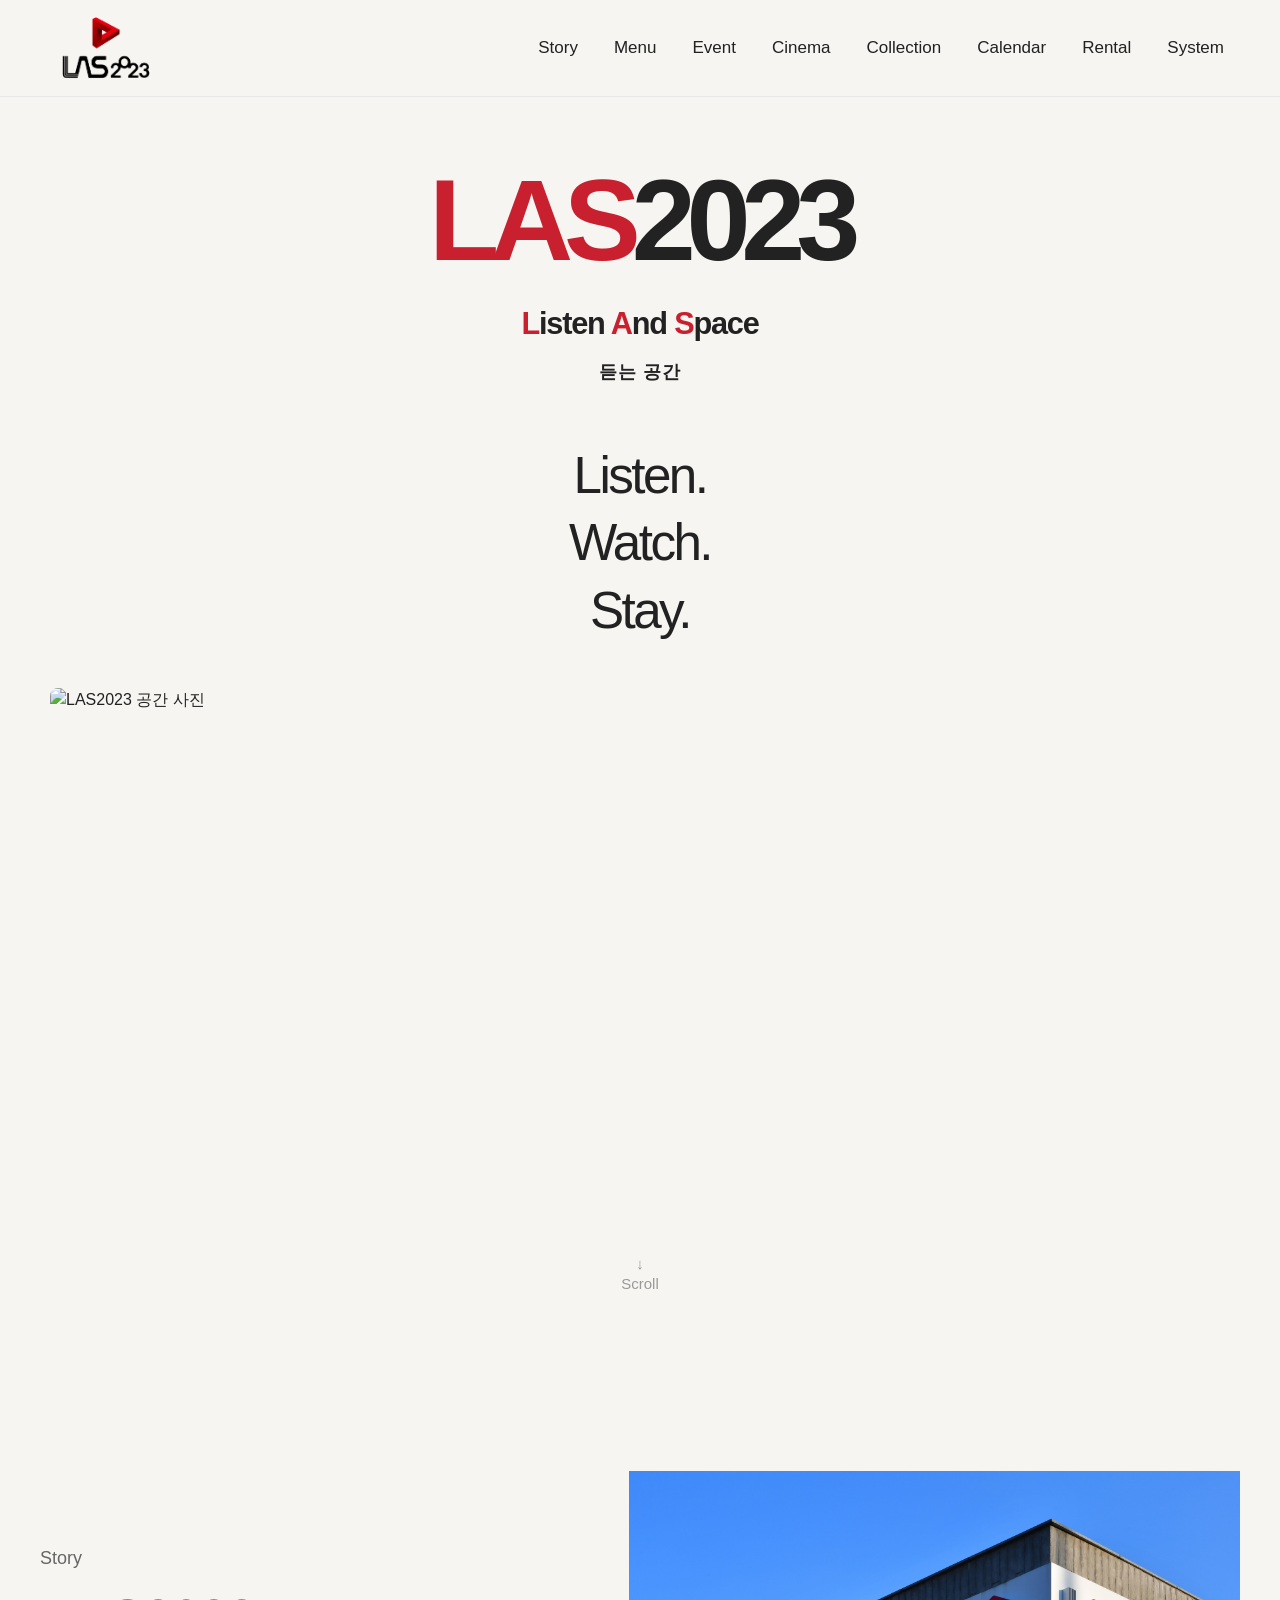
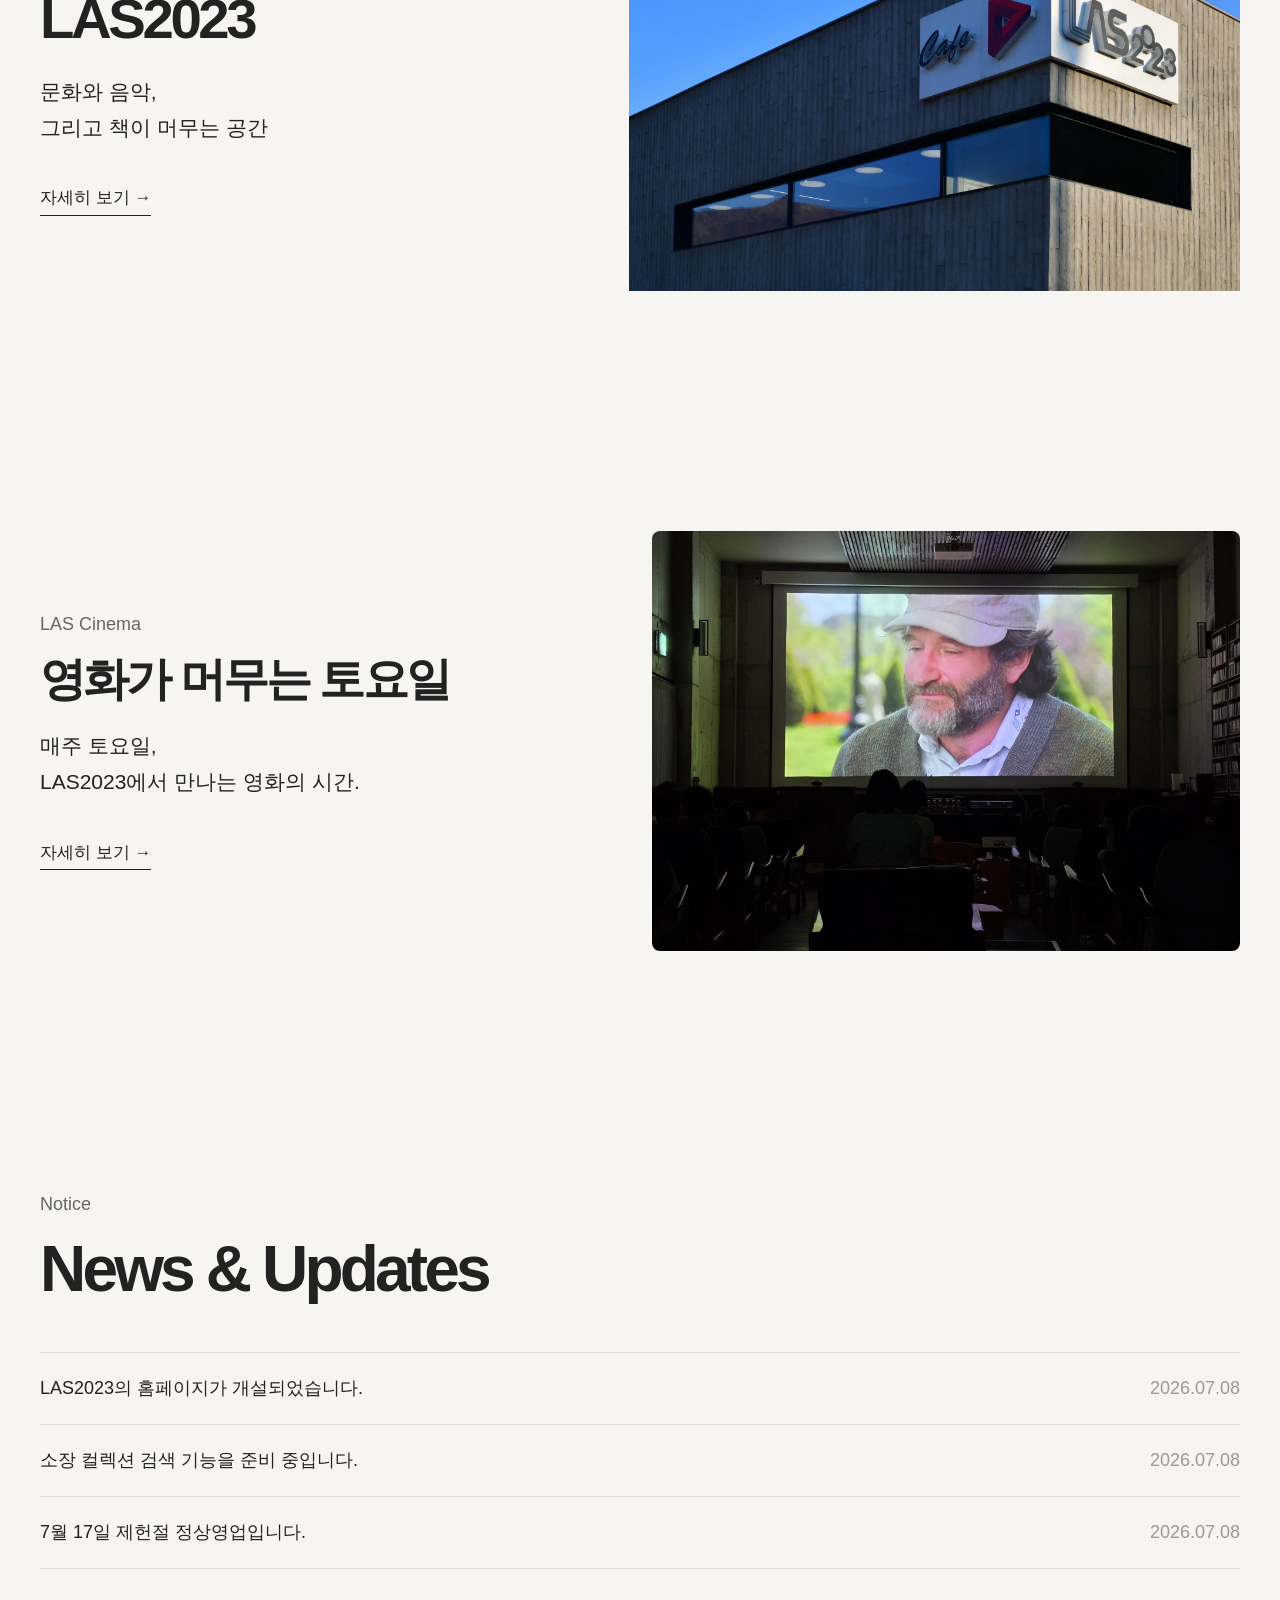
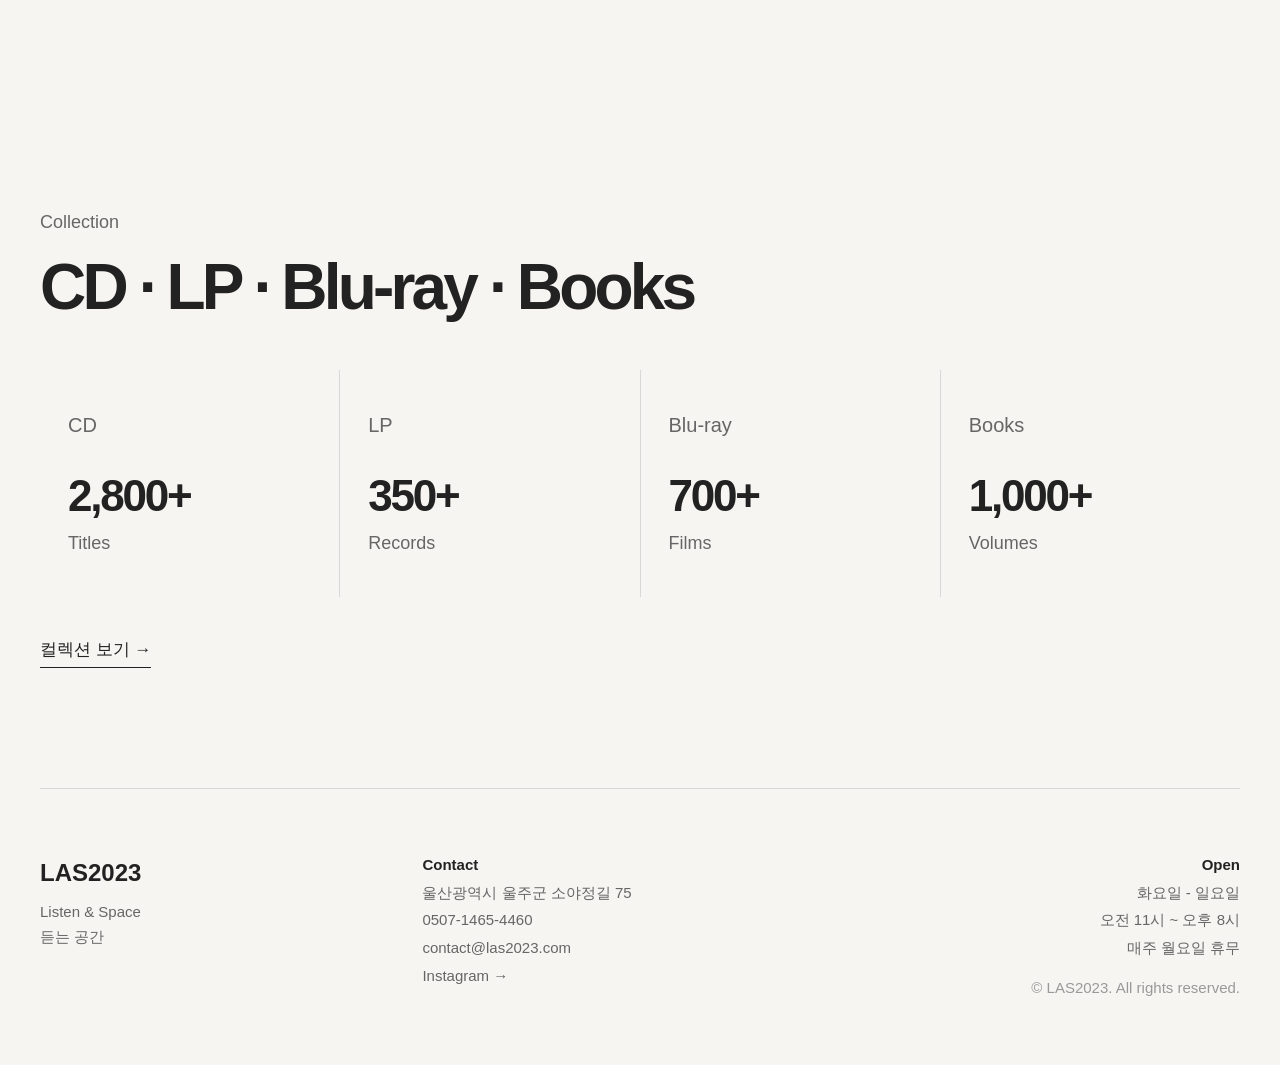
==== commit f51f97e4: "Simplify navigation and add single menu page" ====
--- a/index.html
+++ b/index.html
@@ -40,33 +40,14 @@
       <img src="images/logo/logo.png" alt="LAS2023">
     </a>
     <nav id="mobileNavigation" class="nav" aria-label="Main navigation">
-      <a href="index.html" class="mobile-nav-home">Home</a>
-      <div class="nav-group">
-        <button class="nav-parent" type="button" aria-haspopup="true">Story</button>
-        <div class="nav-submenu">
-          <a href="pages/about.html">About Us</a>
-          <a href="pages/system.html">System</a>
-        </div>
-      </div>
-      <div class="nav-group">
-        <button class="nav-parent" type="button" aria-haspopup="true">Menu</button>
-        <div class="nav-submenu">
-          <a href="pages/menu-coffee.html">Coffee</a>
-          <a href="pages/menu-drinks.html">Drinks</a>
-          <a href="pages/menu-tea.html">Tea</a>
-          <a href="pages/menu-desserts.html">Desserts</a>
-        </div>
-      </div>
-      <div class="nav-group">
-        <button class="nav-parent" type="button" aria-haspopup="true">Event</button>
-        <div class="nav-submenu">
-          <a href="pages/cinema.html">Cinema</a>
-          <a href="pages/concert-rental.html">Concert &amp; Rental</a>
-        </div>
-      </div>
+      <a href="pages/about.html">Story</a>
+      <a href="pages/menu.html">Menu</a>
+      <a href="pages/event.html">Event</a>
+      <a href="pages/cinema.html">Cinema</a>
       <a href="pages/collection.html">Collection</a>
       <a href="pages/calendar.html">Calendar</a>
       <a href="pages/rental.html">Rental</a>
+      <a href="pages/system.html">System</a>
     </nav>
     <button class="mobile-nav-toggle" type="button" aria-label="메뉴 열기" aria-controls="mobileNavigation" aria-expanded="false">
       <svg class="mobile-nav-icon" viewBox="0 0 24 24" aria-hidden="true" focusable="false">
--- a/css/style.css
+++ b/css/style.css
@@ -123,27 +123,16 @@
   flex-wrap: nowrap;
 }
 
-.nav-group {
+.nav a {
   position: relative;
-}
-
-.nav a,
-.nav-parent {
-  position: relative;
-  padding: 0;
-  border: 0;
-  background: transparent;
   font-size: 17px;
   font-weight: 500;
-  font-family: inherit;
   color: #222222;
   white-space: nowrap;
-  cursor: pointer;
   transition: color 0.25s ease;
 }
 
-.nav a::after,
-.nav-parent::after {
+.nav a::after {
   content: "";
   position: absolute;
   left: 0;
@@ -156,56 +145,19 @@
   transition: transform 0.25s ease;
 }
 
-.nav a:hover,
-.nav-parent:hover,
-.nav-group:focus-within .nav-parent {
+.nav a:hover {
   color: #555555;
 }
 
-.nav a[aria-current="page"]::after,
-.nav-group.is-active > .nav-parent::after {
+.nav a[aria-current="page"]::after {
   transform: scaleX(1);
   transform-origin: left;
 }
 
-.nav a[aria-current="page"],
-.nav-group.is-active > .nav-parent {
+.nav a[aria-current="page"] {
   color: #222222;
 }
 
-.nav-submenu {
-  position: absolute;
-  top: calc(100% + 22px);
-  left: 50%;
-  min-width: 190px;
-  padding: 18px 20px;
-  display: grid;
-  gap: 14px;
-  background: rgba(247, 245, 242, 0.98);
-  border: 1px solid #d8d8d8;
-  opacity: 0;
-  visibility: hidden;
-  transform: translate(-50%, -8px);
-  transition: opacity 0.22s ease, transform 0.22s ease, visibility 0.22s ease;
-}
-
-.nav-group:hover .nav-submenu,
-.nav-group:focus-within .nav-submenu {
-  opacity: 1;
-  visibility: visible;
-  transform: translate(-50%, 0);
-}
-
-.nav-submenu a {
-  font-size: 15px;
-  font-weight: 400;
-}
-
-.nav-submenu a::after {
-  bottom: -5px;
-}
-
-.mobile-nav-home,
 .mobile-nav-toggle {
   display: none;
 }
@@ -1077,44 +1029,29 @@
 }
 
 /* ==========================
-   Menu & Event Gallery
+   Menu
 ========================== */
 
-.menu-page,
-.event-gallery-page {
-  width: min(1200px, calc(100% - 80px));
-}
-
-.menu-hero,
-.event-gallery-hero {
+.menu-page {
+  width: min(1000px, calc(100% - 80px));
+}
+
+.menu-hero {
   text-align: center;
 }
 
-.menu-hero p,
-.event-gallery-hero p {
+.menu-hero p {
   margin-left: auto;
   margin-right: auto;
 }
 
-.menu-grid,
-.event-gallery-grid {
+.menu-board {
   padding: 0 0 140px;
-  display: grid;
-  grid-template-columns: repeat(3, minmax(0, 1fr));
-  gap: 48px 32px;
-}
-
-.menu-card,
-.event-gallery-card {
-  min-width: 0;
-  text-align: center;
-}
-
-.menu-card-image,
-.event-gallery-image {
-  position: relative;
+}
+
+.menu-board-image {
   width: 100%;
-  aspect-ratio: 4 / 5;
+  min-height: 420px;
   display: grid;
   place-items: center;
   border: 1px solid #d8d8d8;
@@ -1122,31 +1059,19 @@
   overflow: hidden;
 }
 
-.menu-card-image::before,
-.event-gallery-image::before {
-  content: "Image";
+.menu-board-image::before {
+  content: "Menu image";
+  grid-area: 1 / 1;
   color: #999999;
   font-size: 14px;
   letter-spacing: 0.04em;
 }
 
-.menu-card-image img,
-.event-gallery-image img {
-  position: absolute;
-  inset: 0;
+.menu-board-image img {
+  grid-area: 1 / 1;
   width: 100%;
-  height: 100%;
-  object-fit: cover;
-}
-
-.menu-card h2,
-.event-gallery-card h2 {
-  margin-top: 18px;
-  color: #222222;
-  font-size: 18px;
-  font-weight: 500;
-  line-height: 1.4;
-  letter-spacing: -0.02em;
+  height: auto;
+  display: block;
 }
 
 /* ==========================
@@ -1516,8 +1441,7 @@
     padding-bottom: 0;
   }
 
-  .nav a,
-  .nav-parent {
+  .nav a {
     font-size: 15px;
     white-space: nowrap;
   }
@@ -1630,17 +1554,6 @@
     padding-bottom: 88px;
   }
 
-  .menu-page,
-  .event-gallery-page {
-    width: min(100% - 32px, 1200px);
-  }
-
-  .menu-grid,
-  .event-gallery-grid {
-    grid-template-columns: repeat(2, minmax(0, 1fr));
-    gap: 36px 24px;
-    padding-bottom: 100px;
-  }
 
   .system-page {
     width: min(100% - 32px, 1200px);
@@ -1707,6 +1620,19 @@
 
   .about-closing p {
     font-size: 28px;
+  }
+
+
+  .menu-page {
+    width: min(100% - 32px, 1000px);
+  }
+
+  .menu-board {
+    padding-bottom: 100px;
+  }
+
+  .menu-board-image {
+    min-height: 320px;
   }
 
   .collection-grid {
@@ -1914,21 +1840,20 @@
     font-size: clamp(34px, 9vw, 42px);
   }
 
+
+  .menu-board {
+    padding-bottom: 84px;
+  }
+
+  .menu-board-image {
+    min-height: 240px;
+    border-radius: 6px;
+  }
+
   .collection-grid {
     grid-template-columns: 1fr;
   }
 
-  .menu-grid,
-  .event-gallery-grid {
-    grid-template-columns: 1fr;
-    gap: 32px;
-    padding-bottom: 84px;
-  }
-
-  .menu-card-image,
-  .event-gallery-image {
-    aspect-ratio: 4 / 4.6;
-  }
 
   #collectionSearch {
     font-size: 30px;
@@ -2186,10 +2111,6 @@
     align-items: center;
     justify-content: center;
     margin-left: auto;
-  }
-
-  .mobile-nav-home {
-    display: block;
   }
 
   .nav {
@@ -2222,38 +2143,8 @@
     pointer-events: auto;
   }
 
-  .nav-group {
-    border-bottom: 1px solid #e2e2e2;
-  }
-
-  .nav-parent {
-    width: 100%;
-    padding: 18px 0 12px;
-    font-size: 22px;
-    line-height: 1.2;
-    text-align: left;
-  }
-
-  .nav-submenu {
-    position: static;
-    min-width: 0;
-    padding: 0 0 14px 16px;
-    gap: 10px;
-    border: 0;
-    background: transparent;
-    opacity: 1;
-    visibility: visible;
-    transform: none;
-  }
-
-  .nav-submenu a {
-    padding: 8px 0;
-    border-bottom: 0;
-    color: #666666;
-    font-size: 16px;
-  }
-
-  .nav > a {
+
+  .nav a {
     padding: 18px 0;
     border-bottom: 1px solid #e2e2e2;
     font-size: 22px;
@@ -2261,8 +2152,7 @@
     white-space: normal;
   }
 
-  .nav a::after,
-  .nav-parent::after {
+  .nav a::after {
     display: none;
   }
 }
@@ -2293,22 +2183,8 @@
     padding: 18px 24px 26px;
   }
 
-  .nav > a,
-  .nav-parent {
+  .nav a {
     padding: 17px 0;
     font-size: 20px;
   }
-
-  .nav-parent {
-    padding-bottom: 10px;
-  }
-
-  .nav-submenu {
-    padding-left: 14px;
-    padding-bottom: 12px;
-  }
-
-  .nav-submenu a {
-    font-size: 15px;
-  }
-}
+}
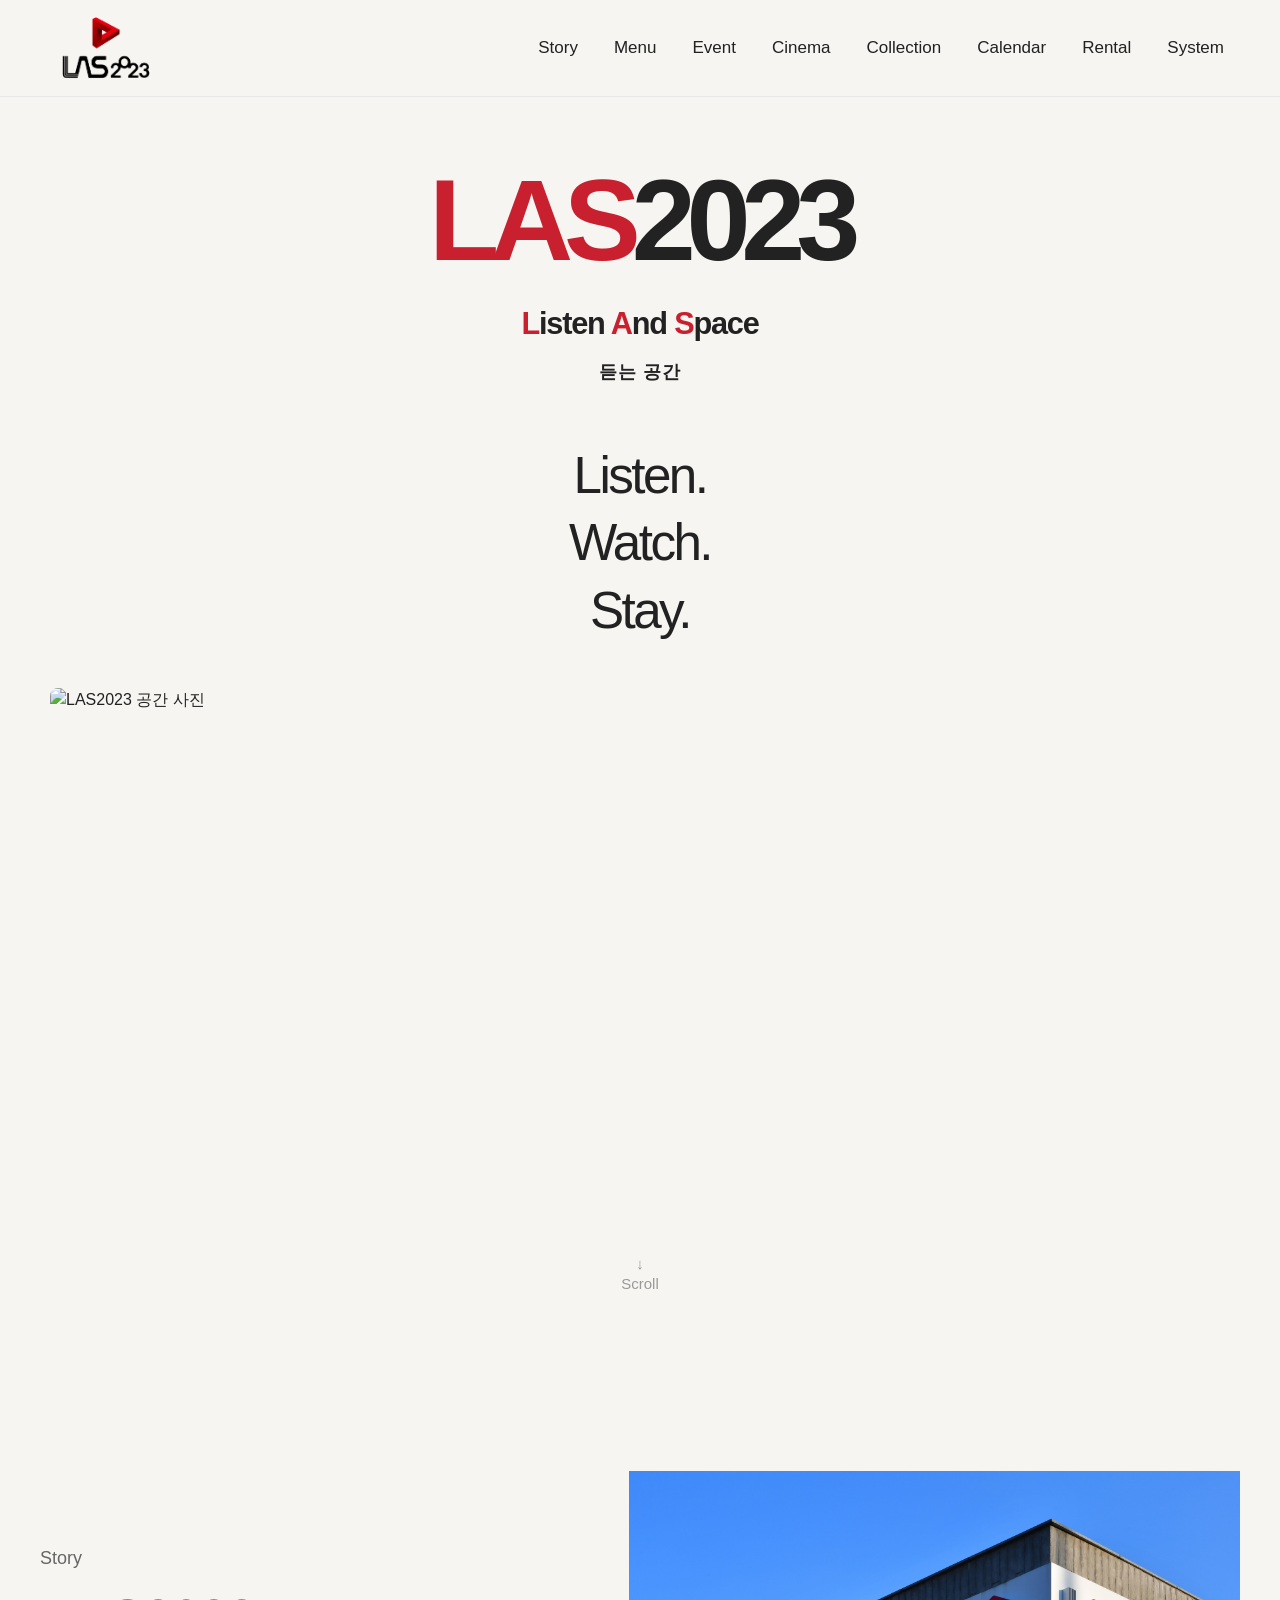
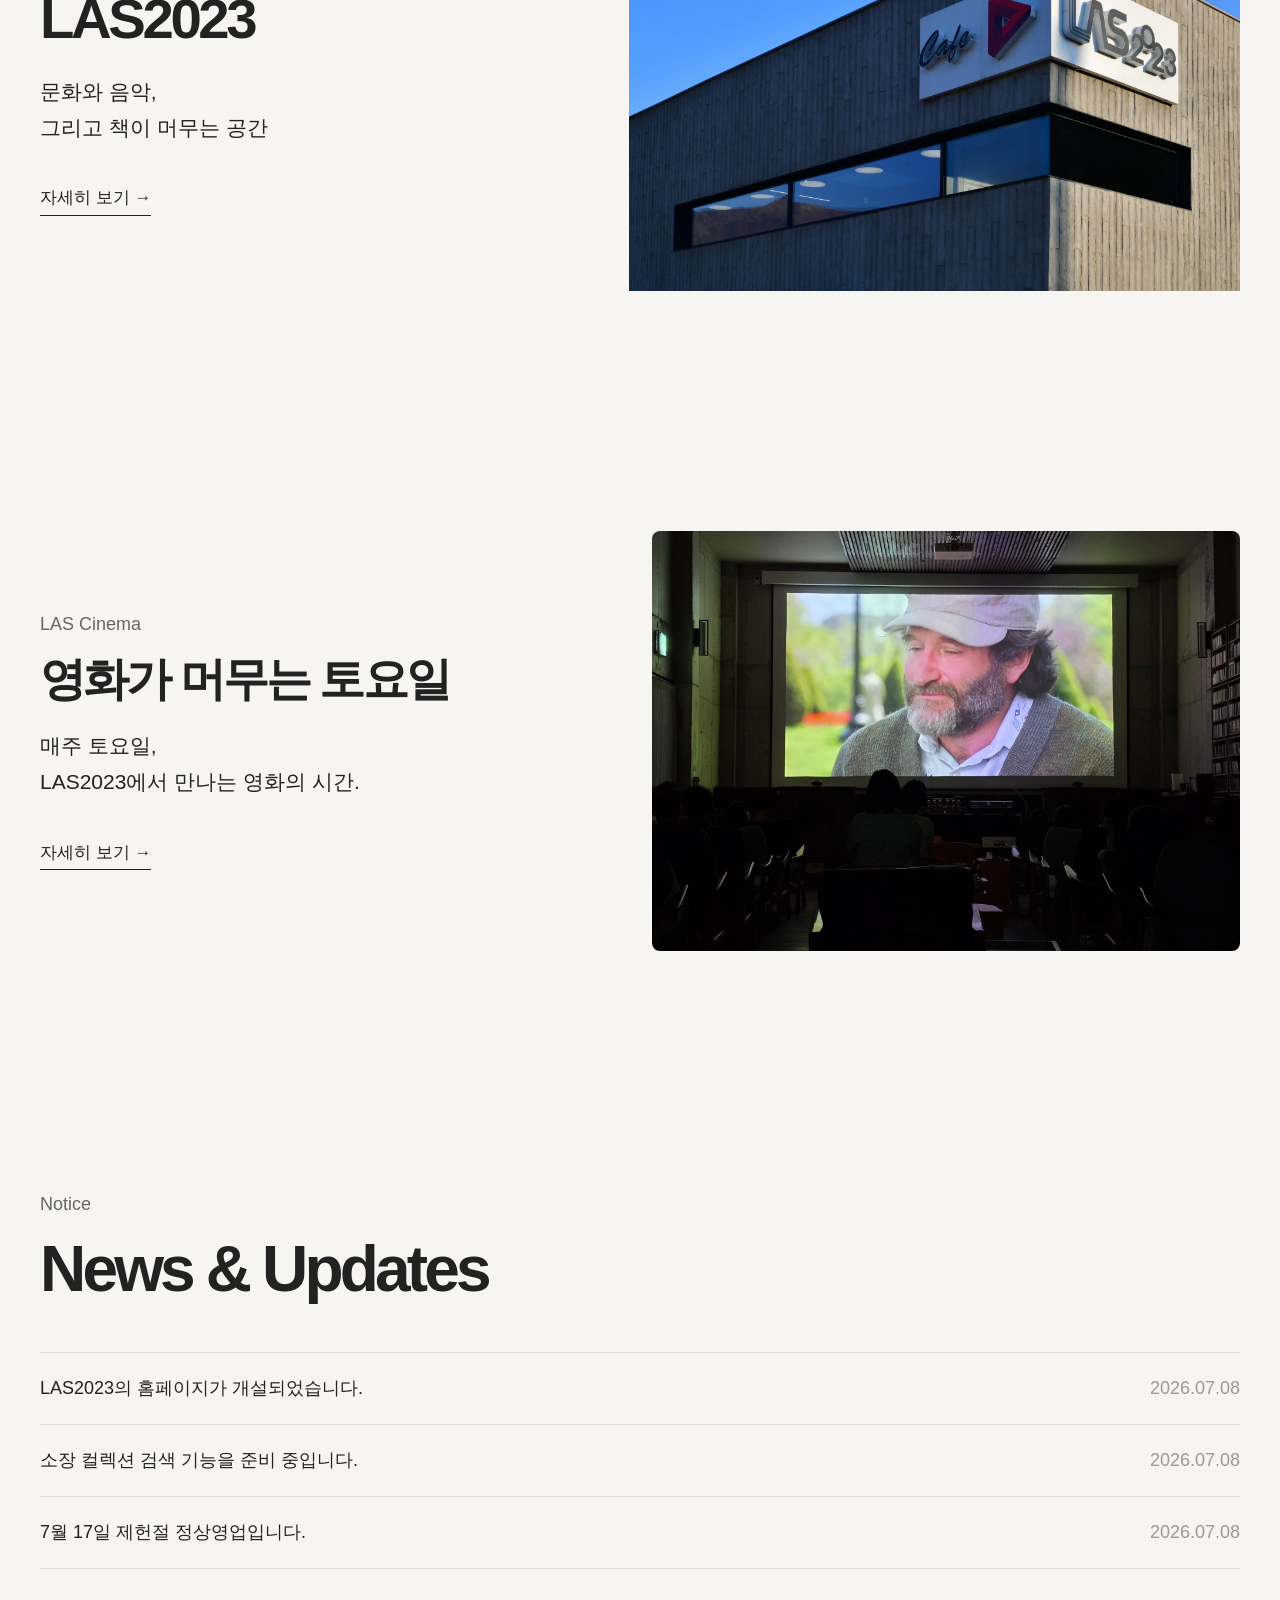
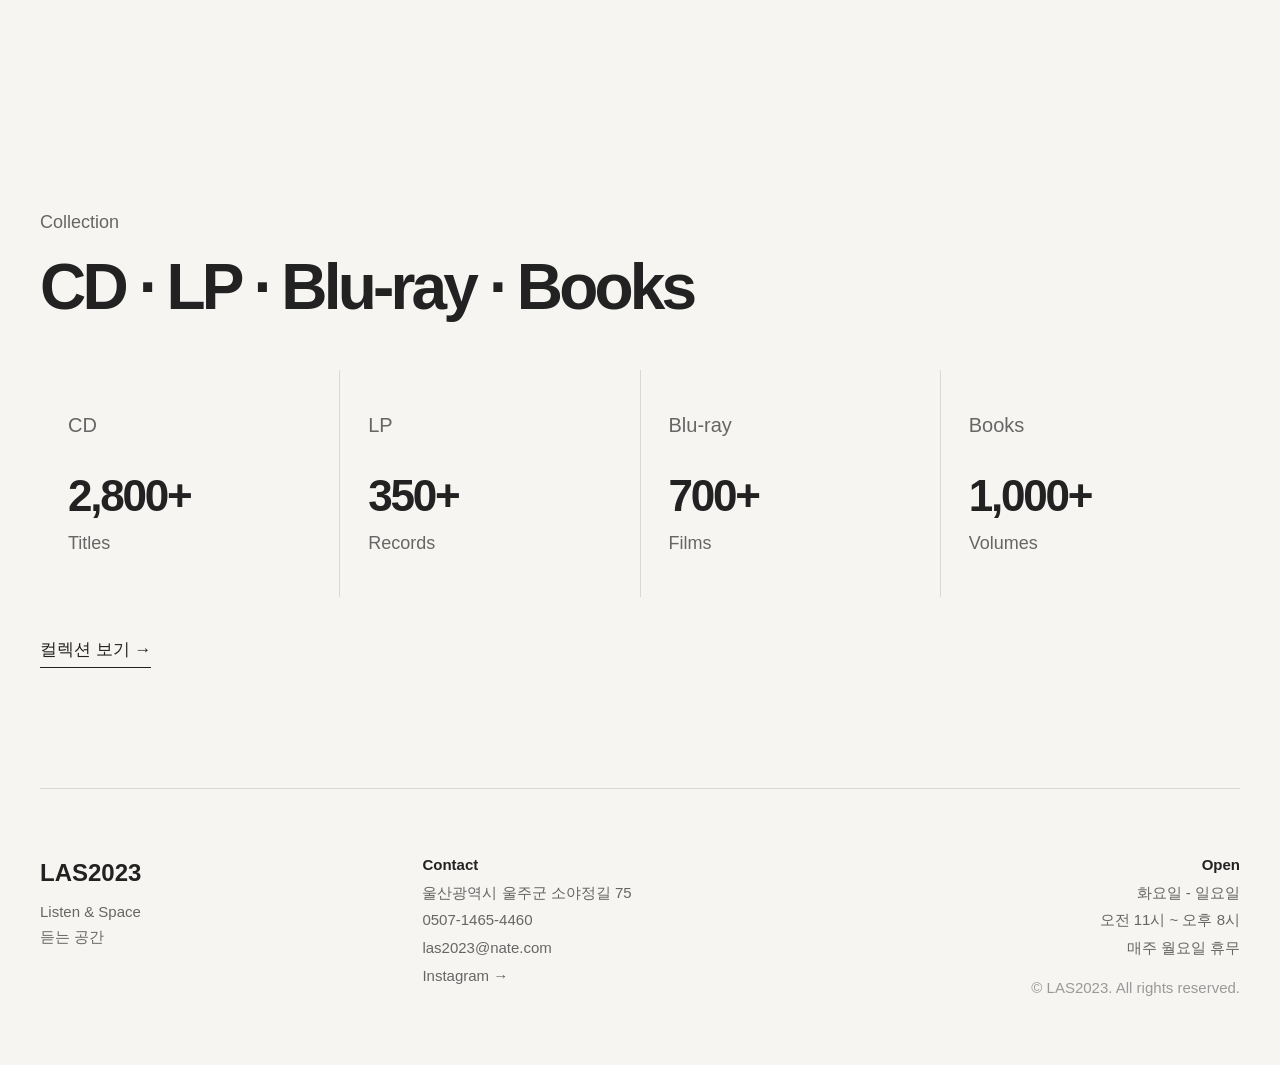
==== commit 750ca2f2: "Update footer email and mobile calendar styling" ====
--- a/index.html
+++ b/index.html
@@ -143,7 +143,7 @@
     <p class="footer-title">Contact</p>
     <p><a class="footer-address-link" href="https://naver.me/FjbnFukI" target="_blank" rel="noopener noreferrer">울산광역시 울주군 소야정길 75</a></p>
     <p><a href="tel:0507-1465-4460">0507-1465-4460</a></p>
-    <p>contact@las2023.com</p>
+    <p><a href="mailto:las2023@nate.com">las2023@nate.com</a></p>
     <p><a href="https://www.instagram.com/las2023_official/" target="_blank" rel="noopener noreferrer">Instagram →</a></p>
   </div>
   <div class="footer-hours">
--- a/css/style.css
+++ b/css/style.css
@@ -1054,9 +1054,10 @@
   min-height: 420px;
   display: grid;
   place-items: center;
-  border: 1px solid #d8d8d8;
-  border-radius: 8px;
+  border: 0;
+  border-radius: 0;
   overflow: hidden;
+  cursor: zoom-in;
 }
 
 .menu-board-image::before {
@@ -1072,6 +1073,55 @@
   width: 100%;
   height: auto;
   display: block;
+}
+
+.menu-view-body {
+  min-height: 100vh;
+}
+
+.menu-view-page {
+  min-height: 100vh;
+  padding: 28px;
+  display: grid;
+  grid-template-rows: auto 1fr;
+  gap: 24px;
+}
+
+.menu-view-back {
+  width: fit-content;
+  color: #555555;
+  font-size: 15px;
+  border-bottom: 1px solid transparent;
+  transition: border-color 0.2s ease, color 0.2s ease;
+}
+
+.menu-view-back:hover {
+  color: #222222;
+  border-color: currentColor;
+}
+
+.menu-view-frame {
+  min-height: 0;
+  display: grid;
+  place-items: center;
+}
+
+.menu-view-frame::before {
+  content: "Menu image";
+  grid-area: 1 / 1;
+  color: #999999;
+  font-size: 14px;
+  letter-spacing: 0.04em;
+}
+
+.menu-view-frame img {
+  grid-area: 1 / 1;
+  max-width: 100%;
+  max-height: calc(100vh - 96px);
+  width: auto;
+  height: auto;
+  display: block;
+  object-fit: contain;
 }
 
 /* ==========================
@@ -1226,12 +1276,19 @@
 }
 
 .calendar-event {
-  margin-top: 14px;
+  position: absolute;
+  left: 50%;
+  top: 50%;
+  width: calc(100% - 20px);
+  margin-top: 0;
   display: grid;
-  gap: 2px;
-  color: #555555;
-  font-size: 13px;
+  gap: 3px;
+  color: var(--accent-color);
+  font-size: 14px;
+  font-weight: 700;
   line-height: 1.35;
+  text-align: center;
+  transform: translate(-50%, -50%);
 }
 
 .calendar-status {
@@ -1707,19 +1764,7 @@
   }
 
   .calendar-event {
-    font-size: 12px;
-  }
-
-  .site-footer {
-    grid-template-columns: 1fr;
-    gap: 24px;
-    padding: 44px 0;
-    font-size: 14px;
-    line-height: 1.55;
-  }
-
-  .footer-hours {
-    text-align: left;
+    font-size: 13px;
   }
 
   .results-grid {
@@ -1847,7 +1892,22 @@
 
   .menu-board-image {
     min-height: 240px;
-    border-radius: 6px;
+  }
+
+  .menu-view-page {
+    padding: 16px;
+    gap: 16px;
+  }
+
+  .menu-view-frame {
+    overflow: auto;
+    -webkit-overflow-scrolling: touch;
+  }
+
+  .menu-view-frame img {
+    max-width: none;
+    width: min(1280px, 190vw);
+    max-height: calc(100vh - 72px);
   }
 
   .collection-grid {
@@ -1937,13 +1997,29 @@
   }
 
   .calendar-event {
-    margin-top: 6px;
-    font-size: 8px;
-    line-height: 1.25;
+    width: calc(100% - 8px);
+    max-width: calc(100% - 8px);
+    font-size: clamp(10px, 2.6vw, 12px);
+    line-height: 1.18;
+    overflow-wrap: anywhere;
+    word-break: keep-all;
+    white-space: normal;
   }
 
   .cinema-hero p {
     font-size: 20px;
+  }
+
+  .site-footer {
+    grid-template-columns: 1fr;
+    gap: 24px;
+    padding: 44px 0;
+    font-size: 14px;
+    line-height: 1.55;
+  }
+
+  .footer-hours {
+    text-align: left;
   }
 
   .cinema-guide h2 {
